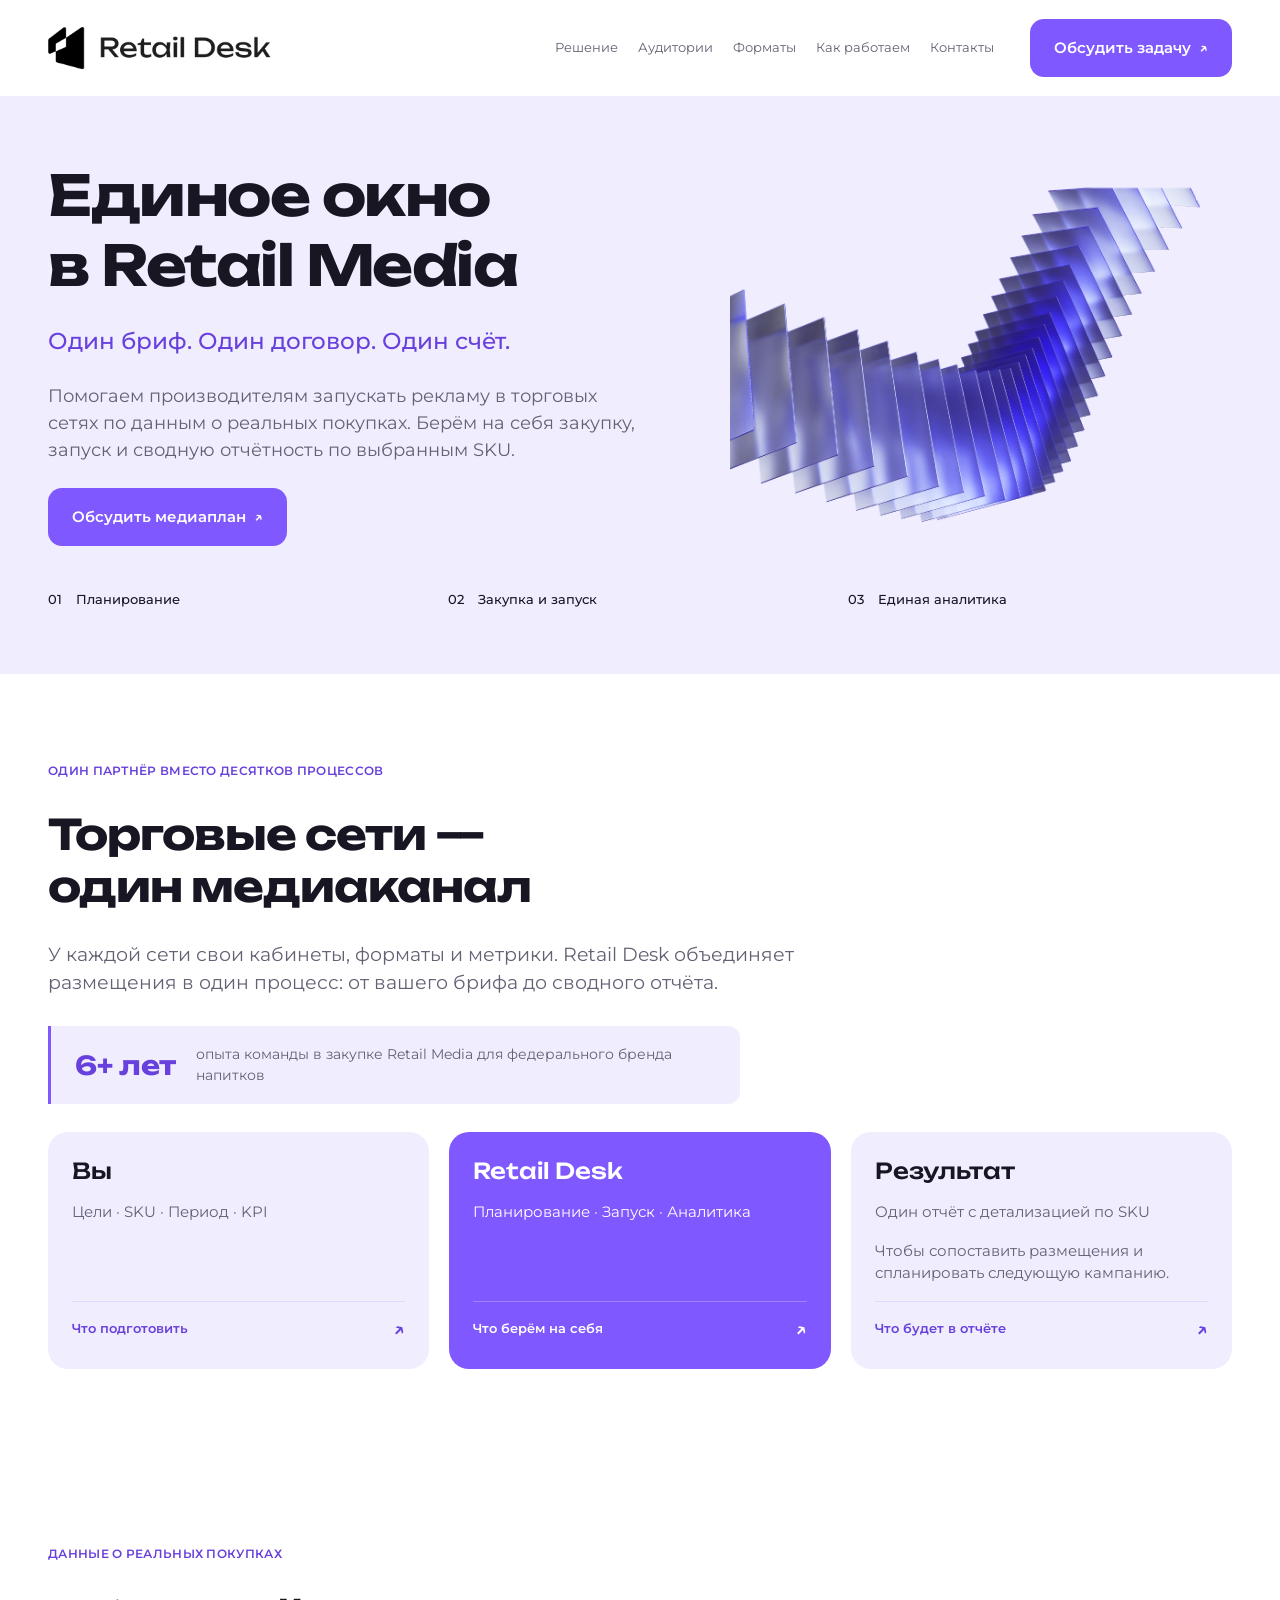
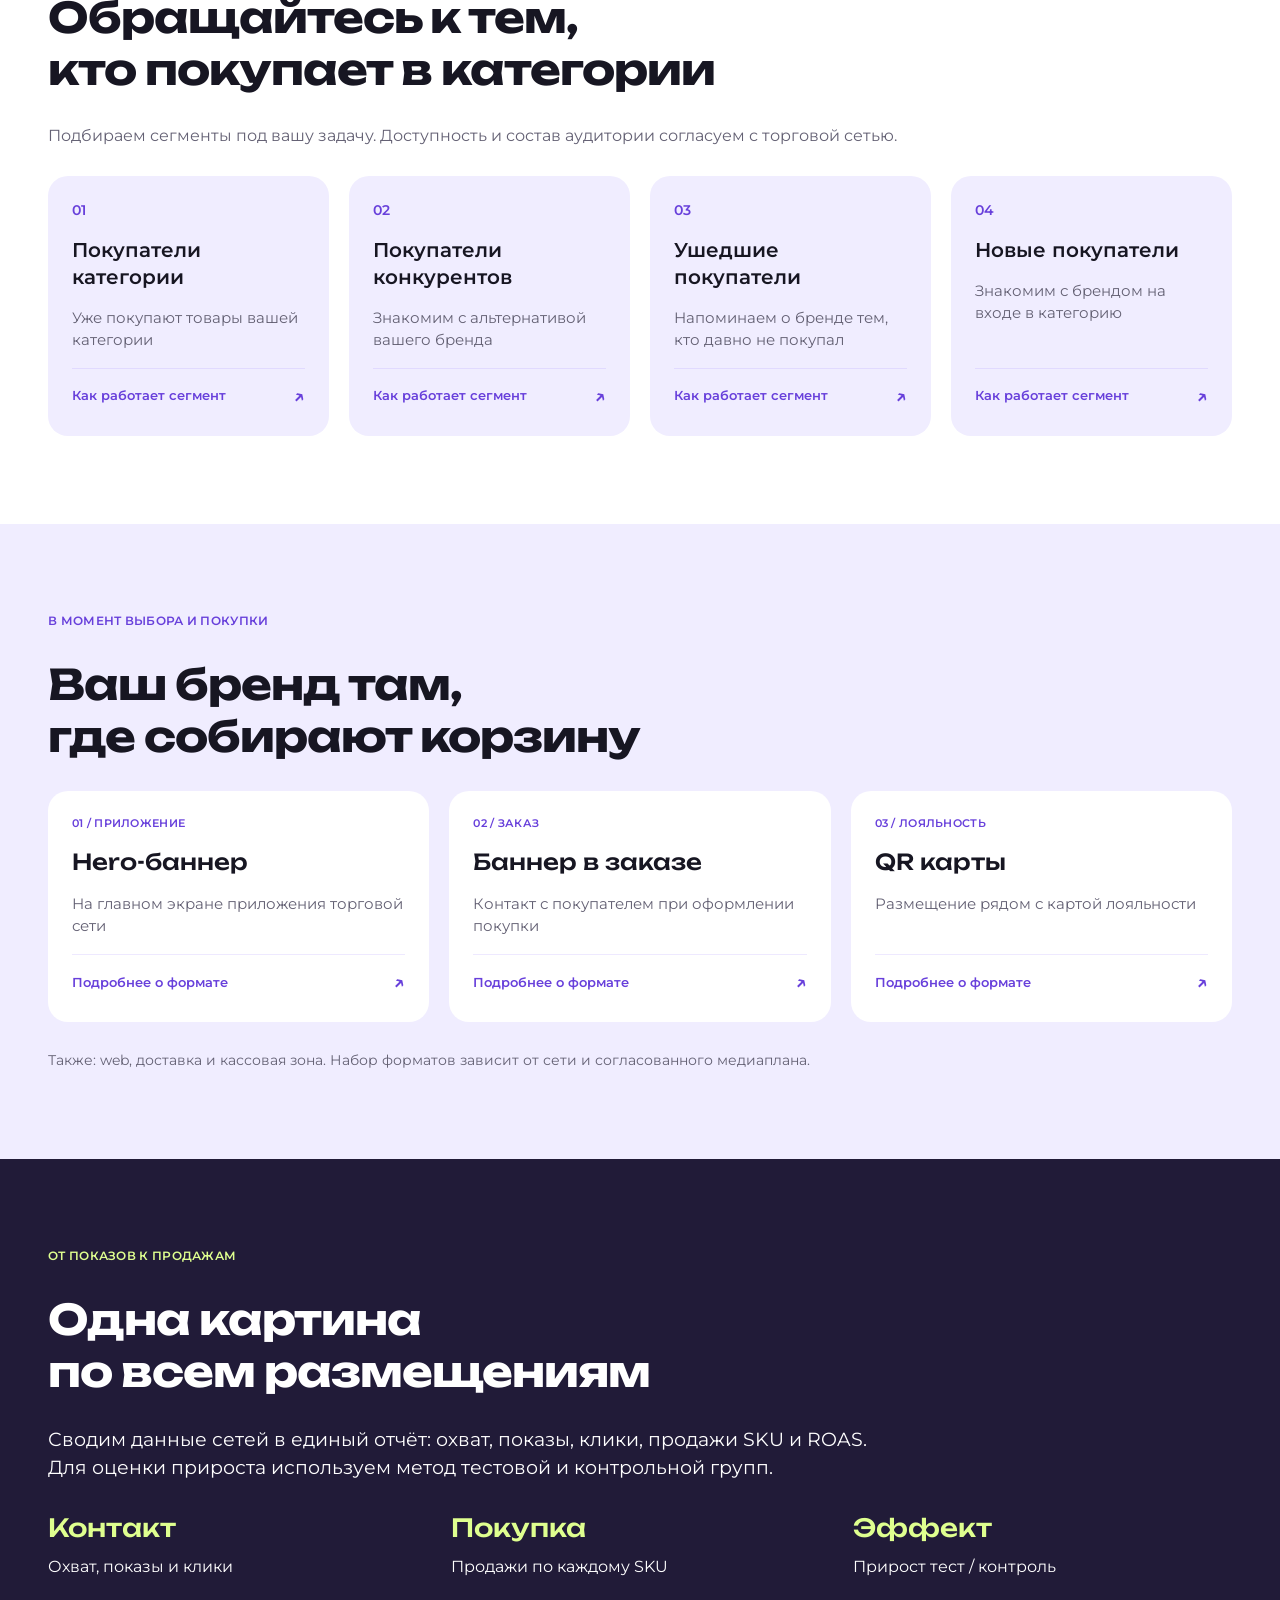
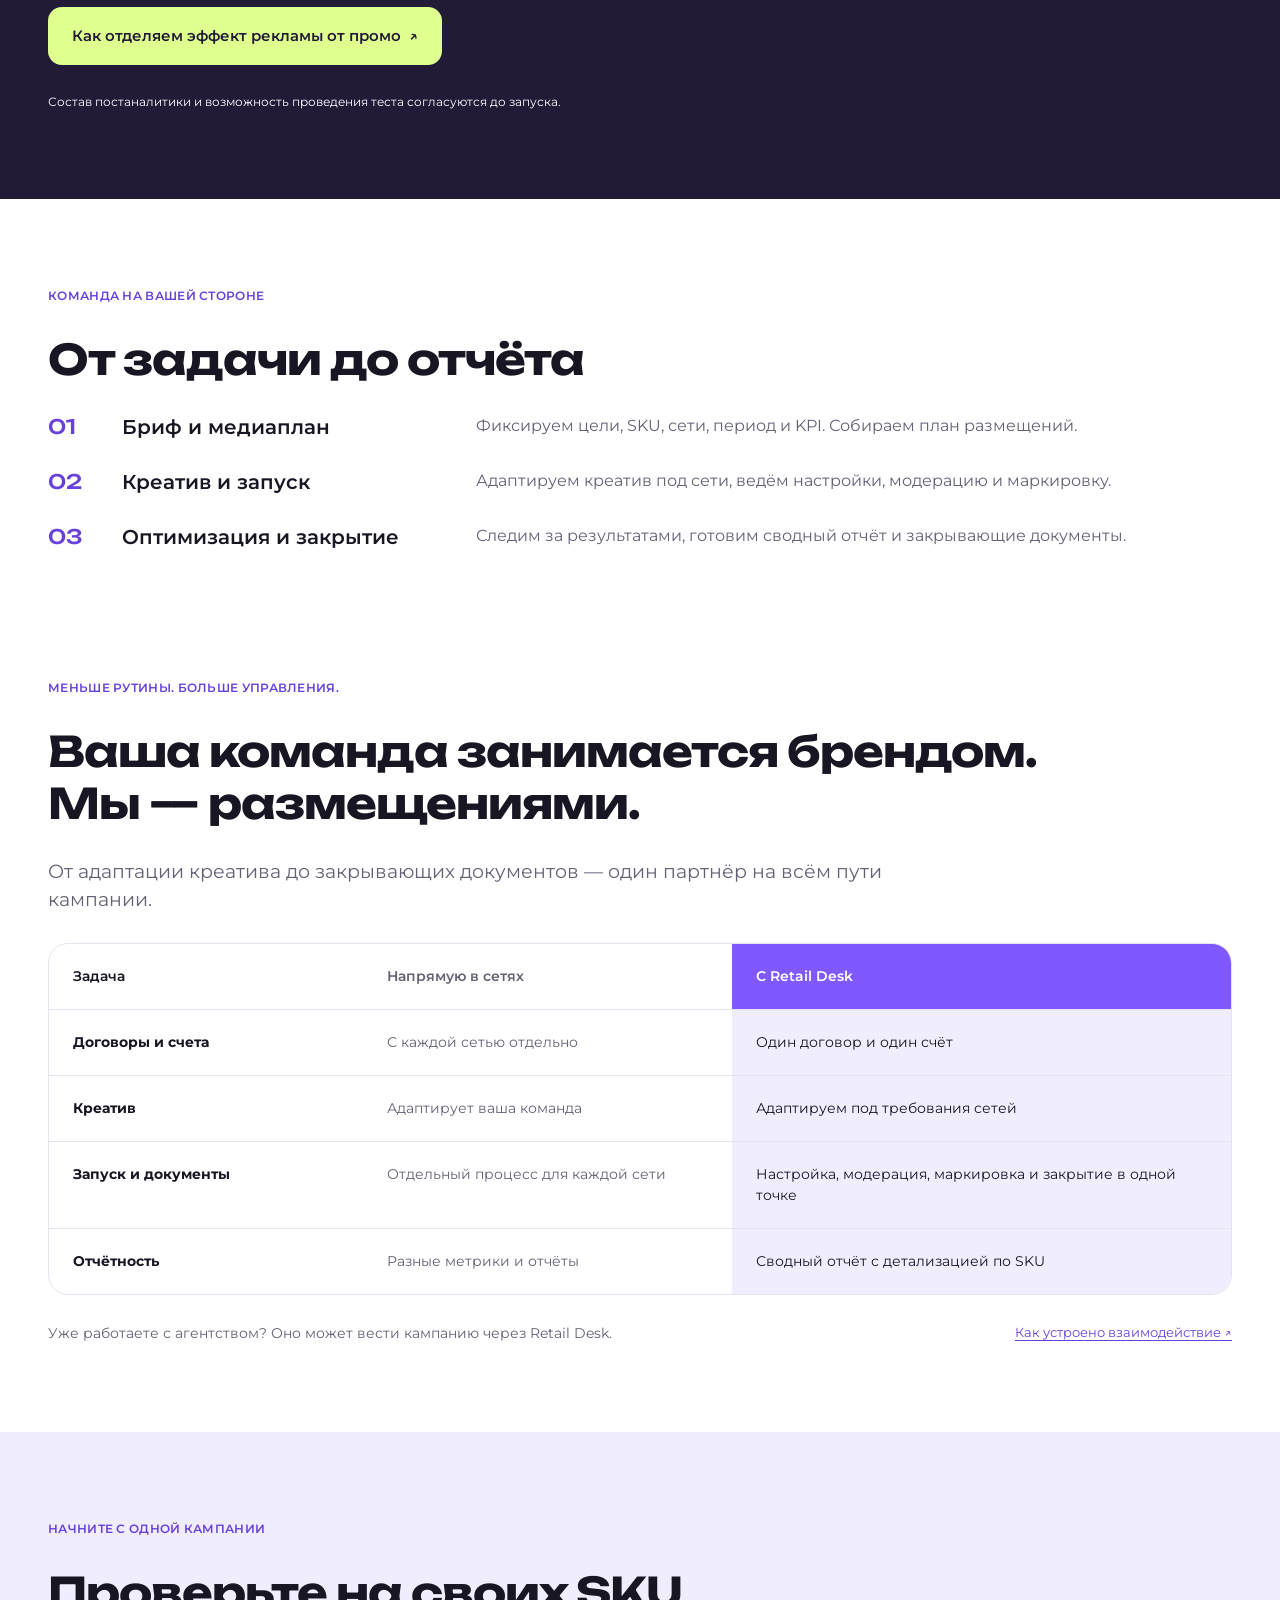
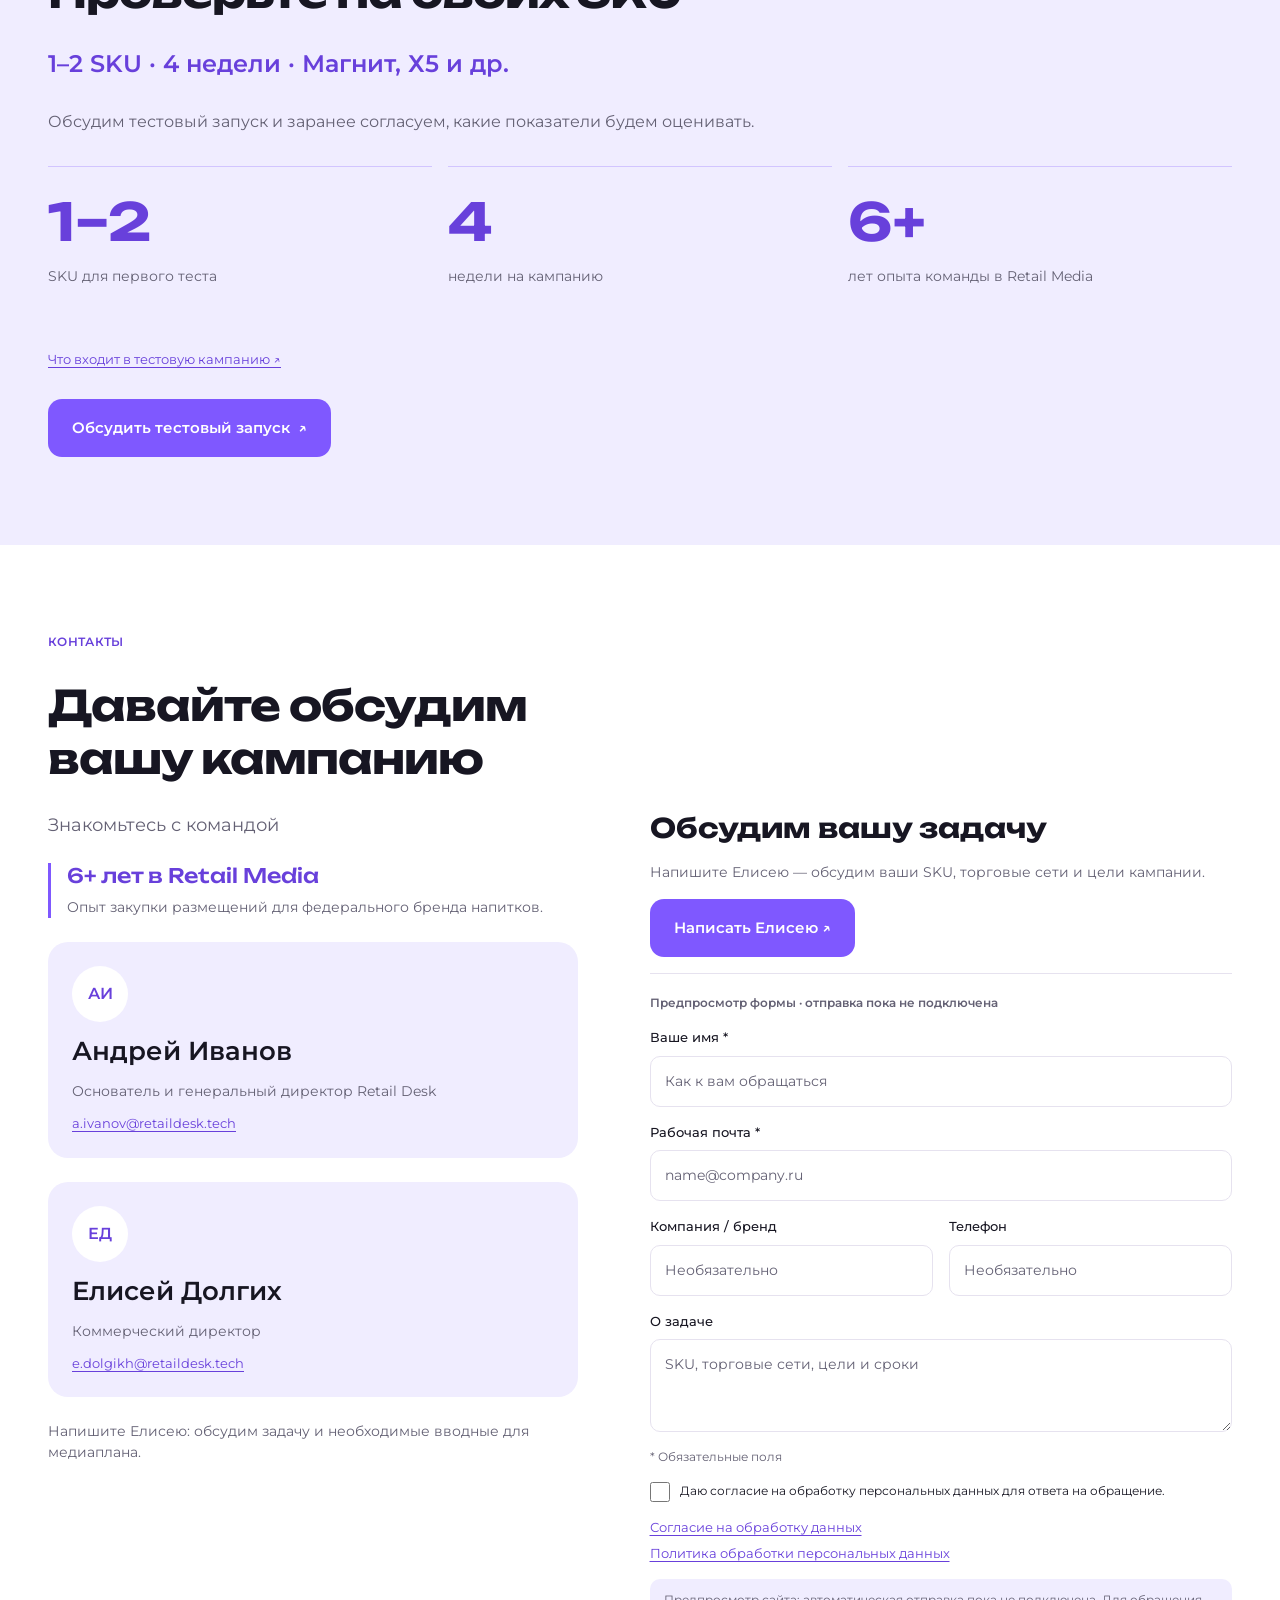
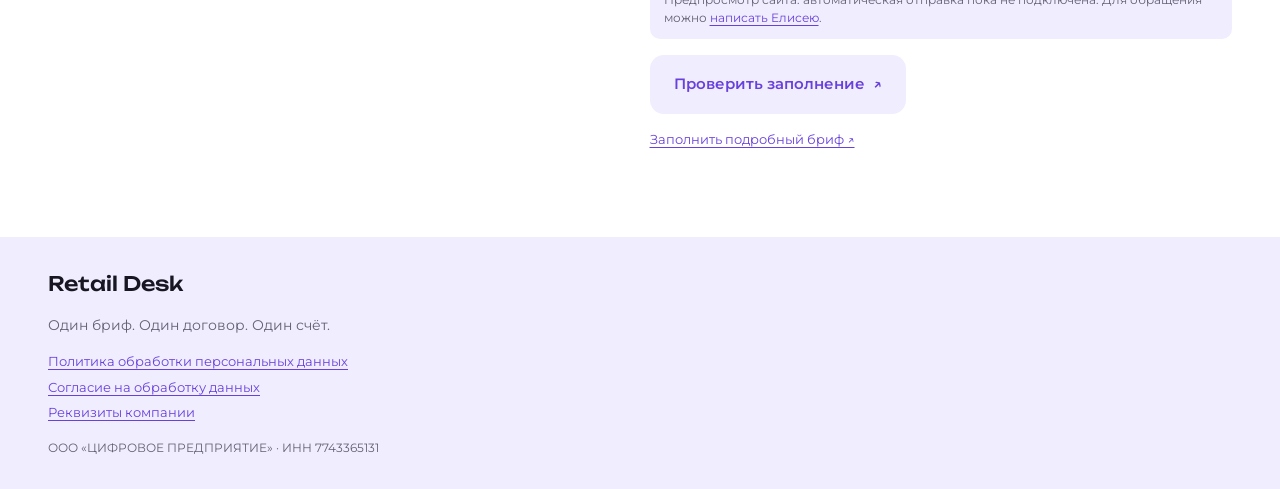
==== index.html @ 98cf6171 "Publish Retail Desk website preview" ====
<!doctype html>
<html lang="ru">
<head>
  <meta charset="UTF-8">
  <meta name="viewport" content="width=device-width,initial-scale=1">
  <meta name="description" content="Retail Desk — единое окно в Retail Media для производителей. Планирование, запуск и аналитика рекламы в торговых сетях.">
  <meta name="robots" content="noindex,nofollow">
  <meta name="theme-color" content="#7f58ff">
  <title>Retail Desk — единое окно в Retail Media</title>
  <style>@font-face {
  font-family: 'Montserrat';
  font-style: normal;
  font-weight: 400;
  font-display: swap;
  src: url([data-uri]) format('truetype');
}
@font-face {
  font-family: 'Montserrat';
  font-style: normal;
  font-weight: 500;
  font-display: swap;
  src: url([data-uri]) format('truetype');
}
@font-face {
  font-family: 'Montserrat';
  font-style: normal;
  font-weight: 600;
  font-display: swap;
  src: url([data-uri]) format('truetype');
}
@font-face {
  font-family: 'Montserrat';
  font-style: normal;
  font-weight: 700;
  font-display: swap;
  src: url([data-uri]) format('truetype');
}
@font-face {
  font-family: 'Unbounded';
  font-style: normal;
  font-weight: 500;
  font-display: swap;
  src: url([data-uri]) format('truetype');
}
@font-face {
  font-family: 'Unbounded';
  font-style: normal;
  font-weight: 700;
  font-display: swap;
  src: url([data-uri]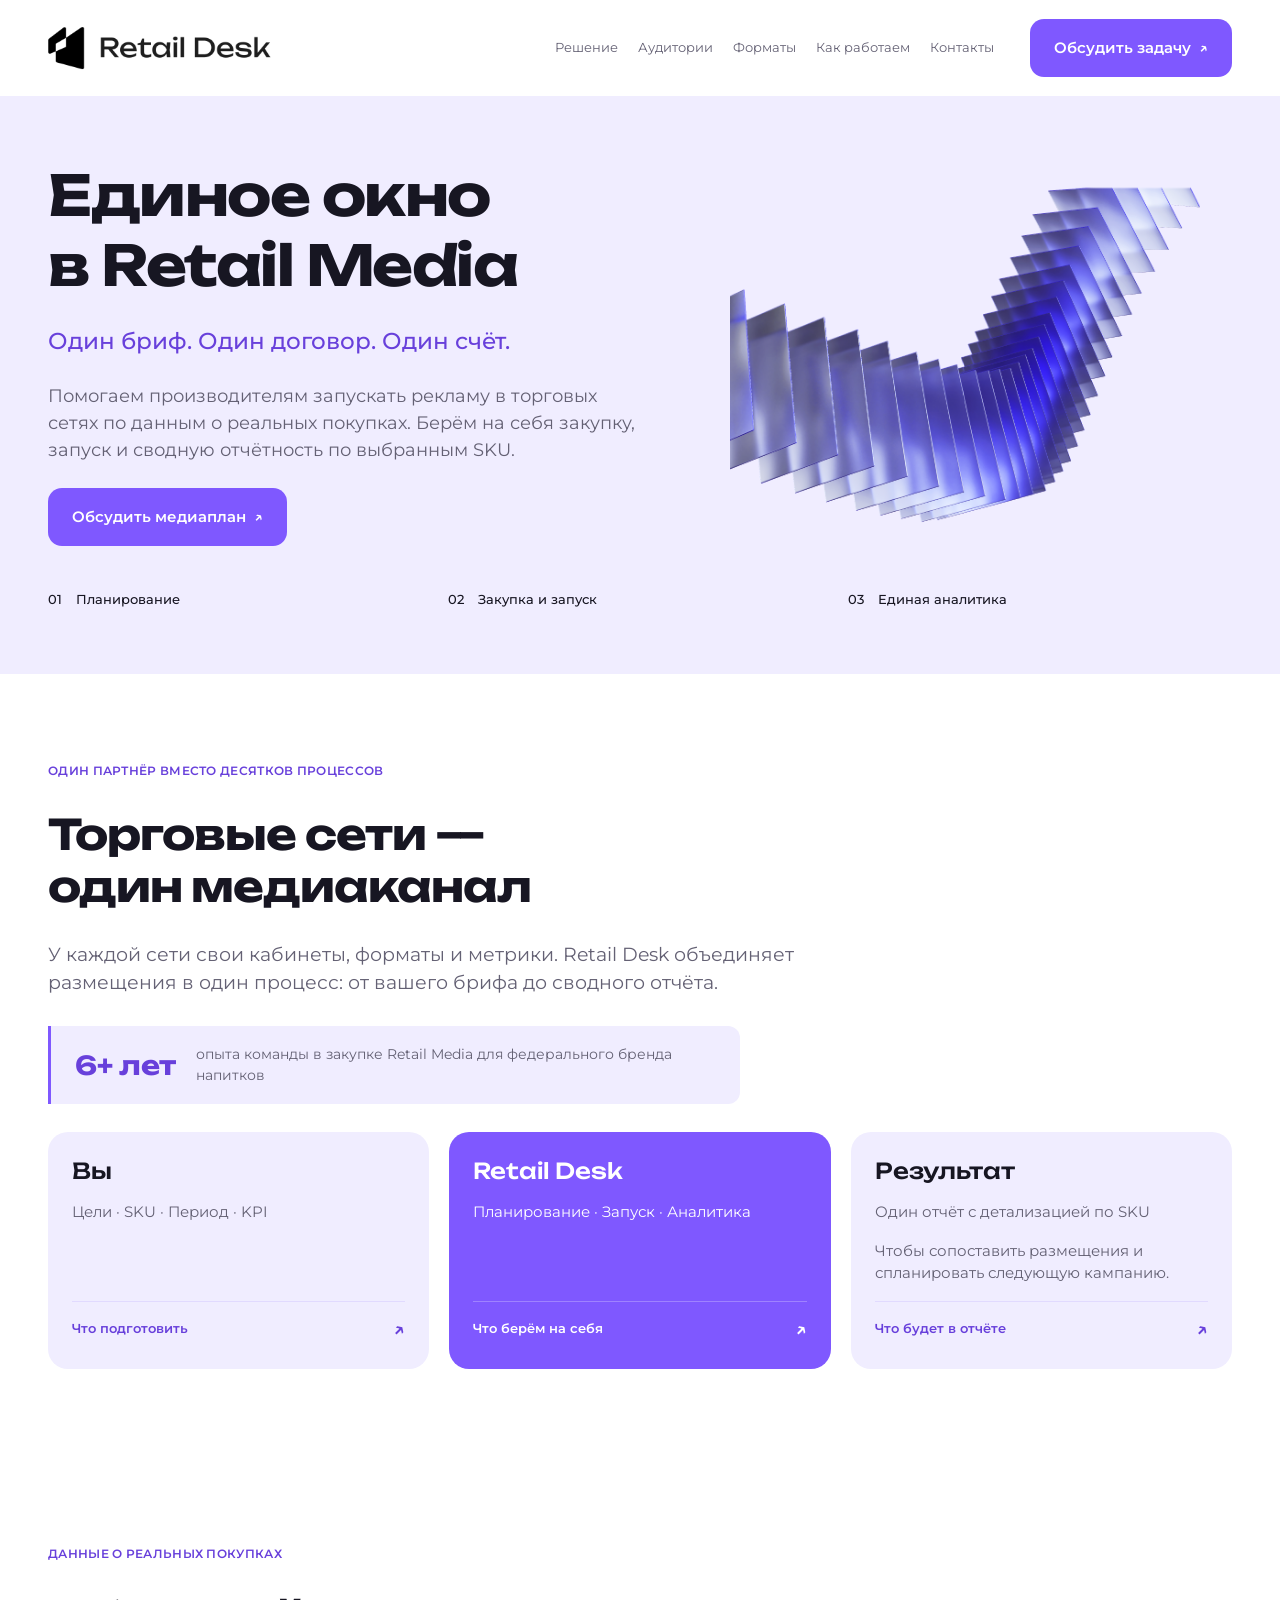
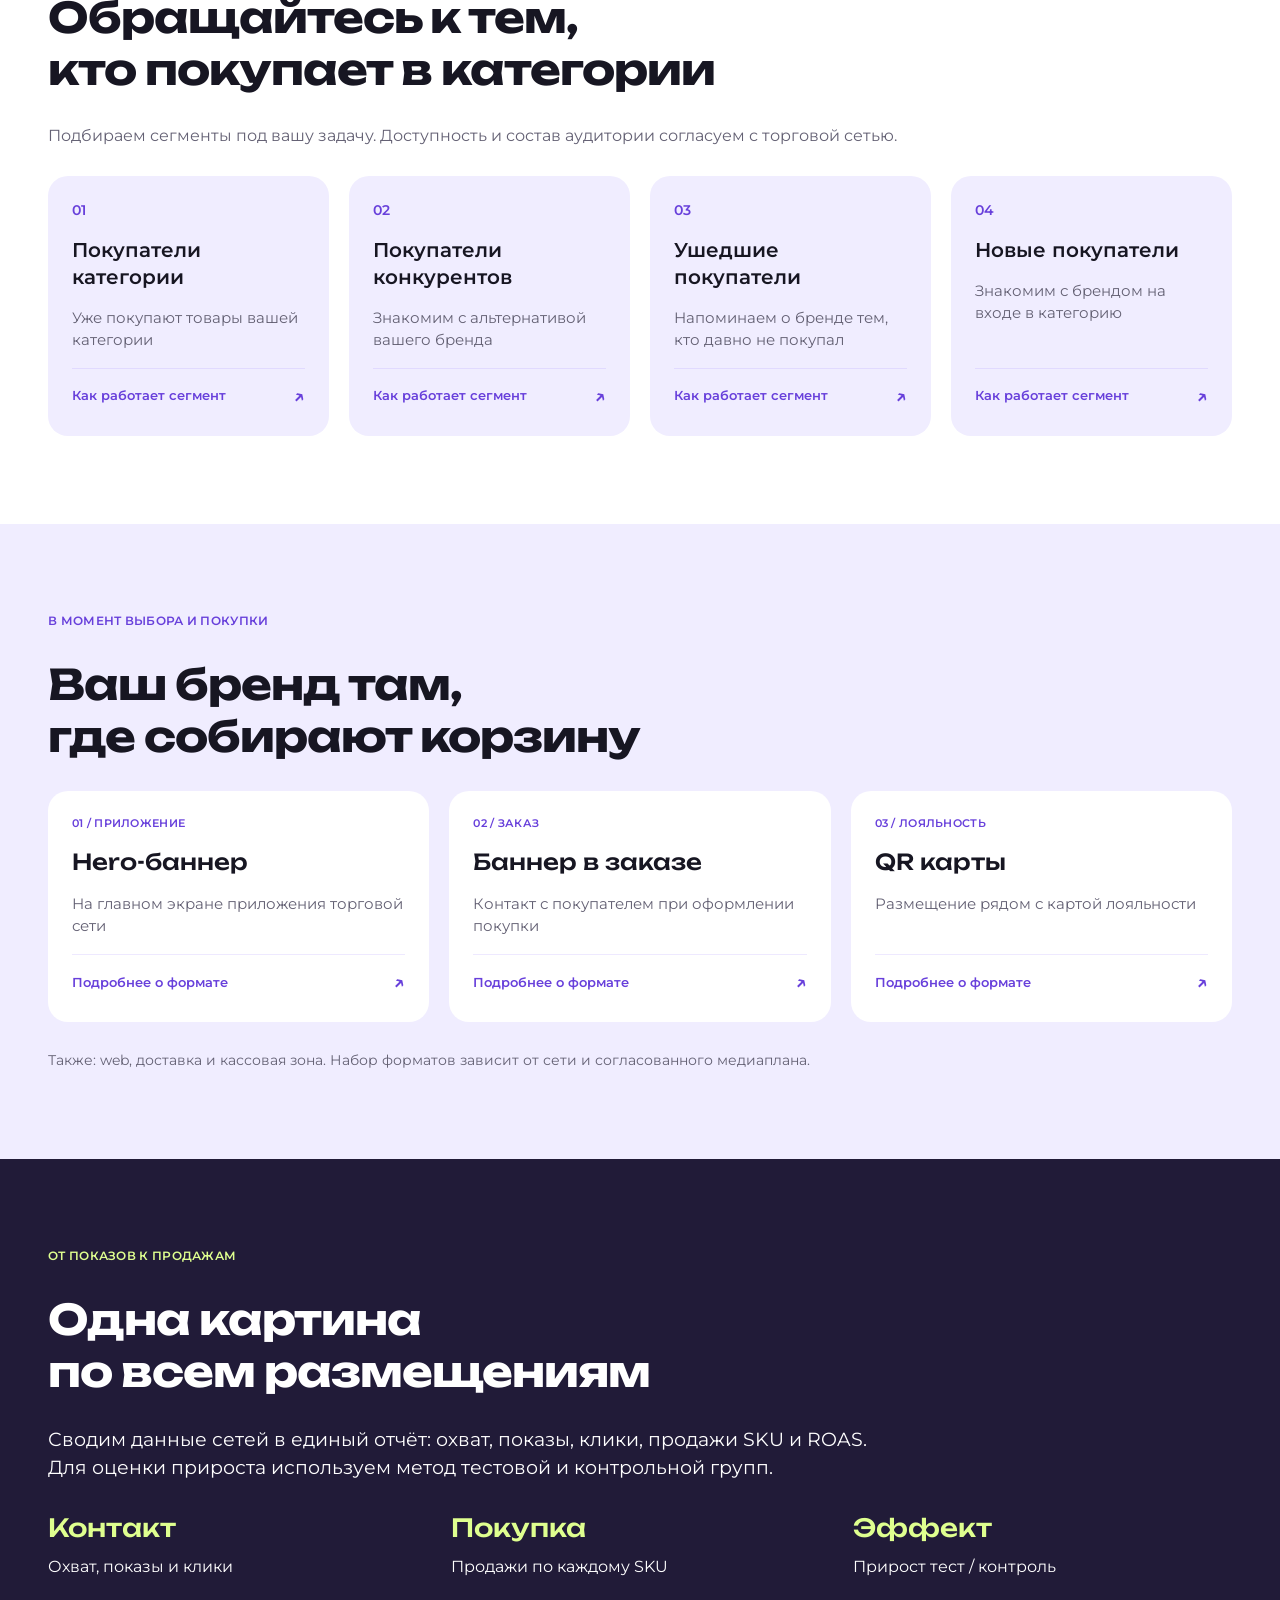
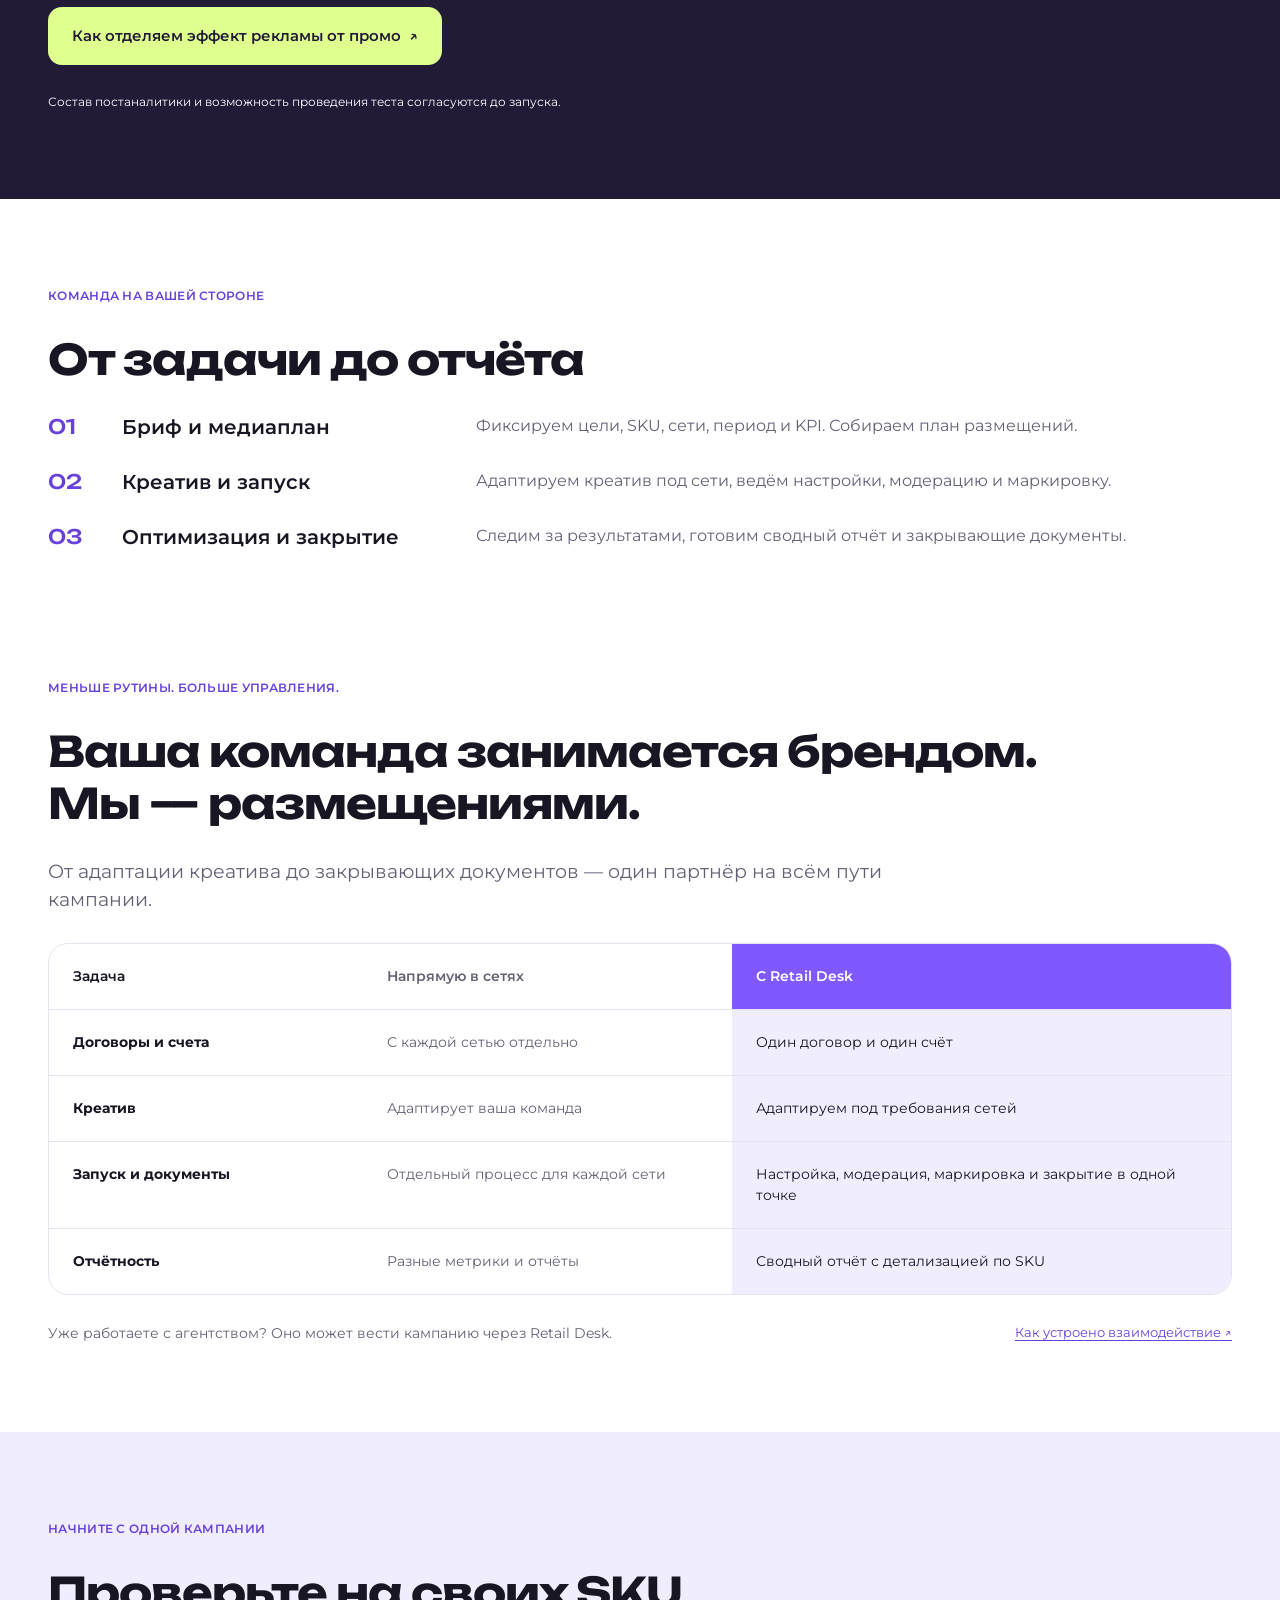
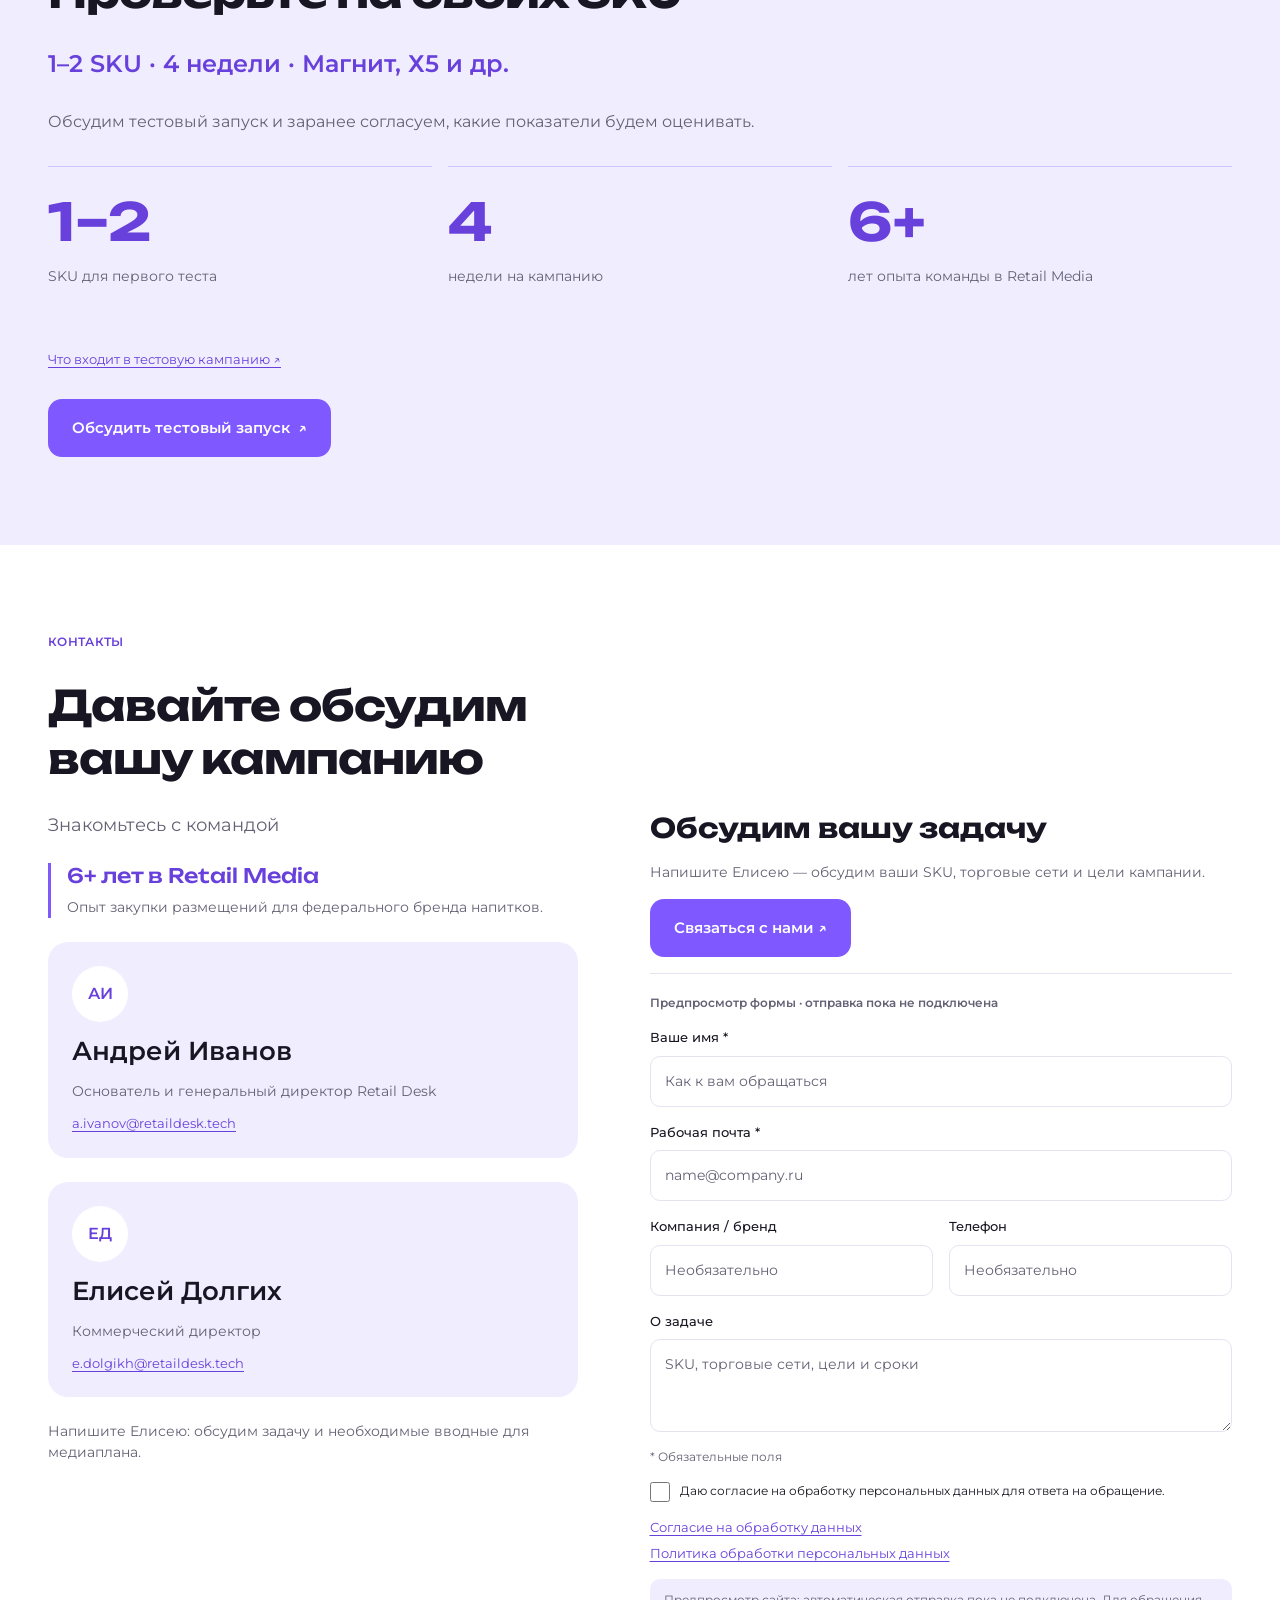
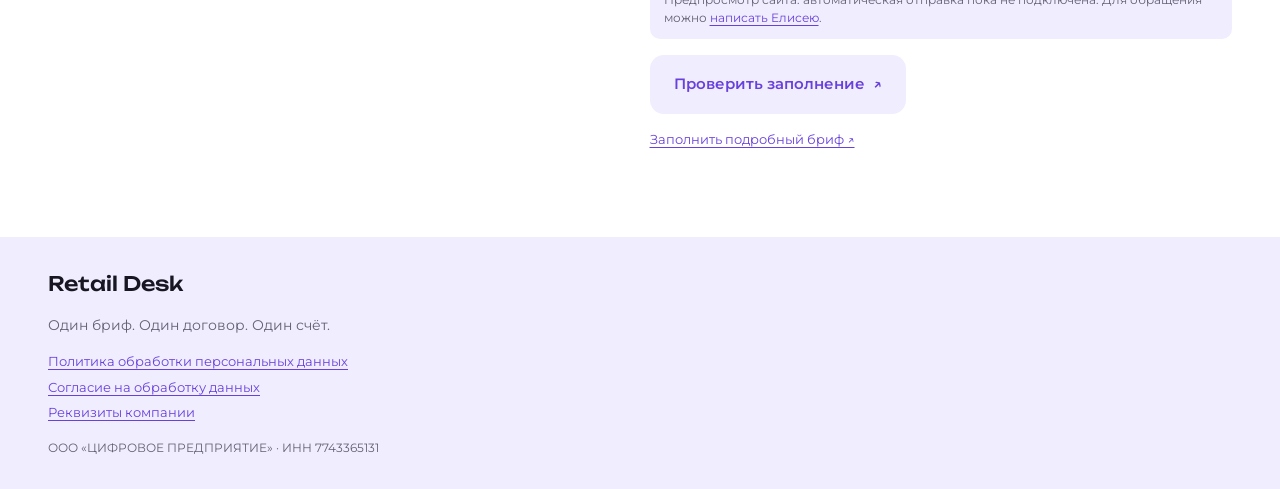
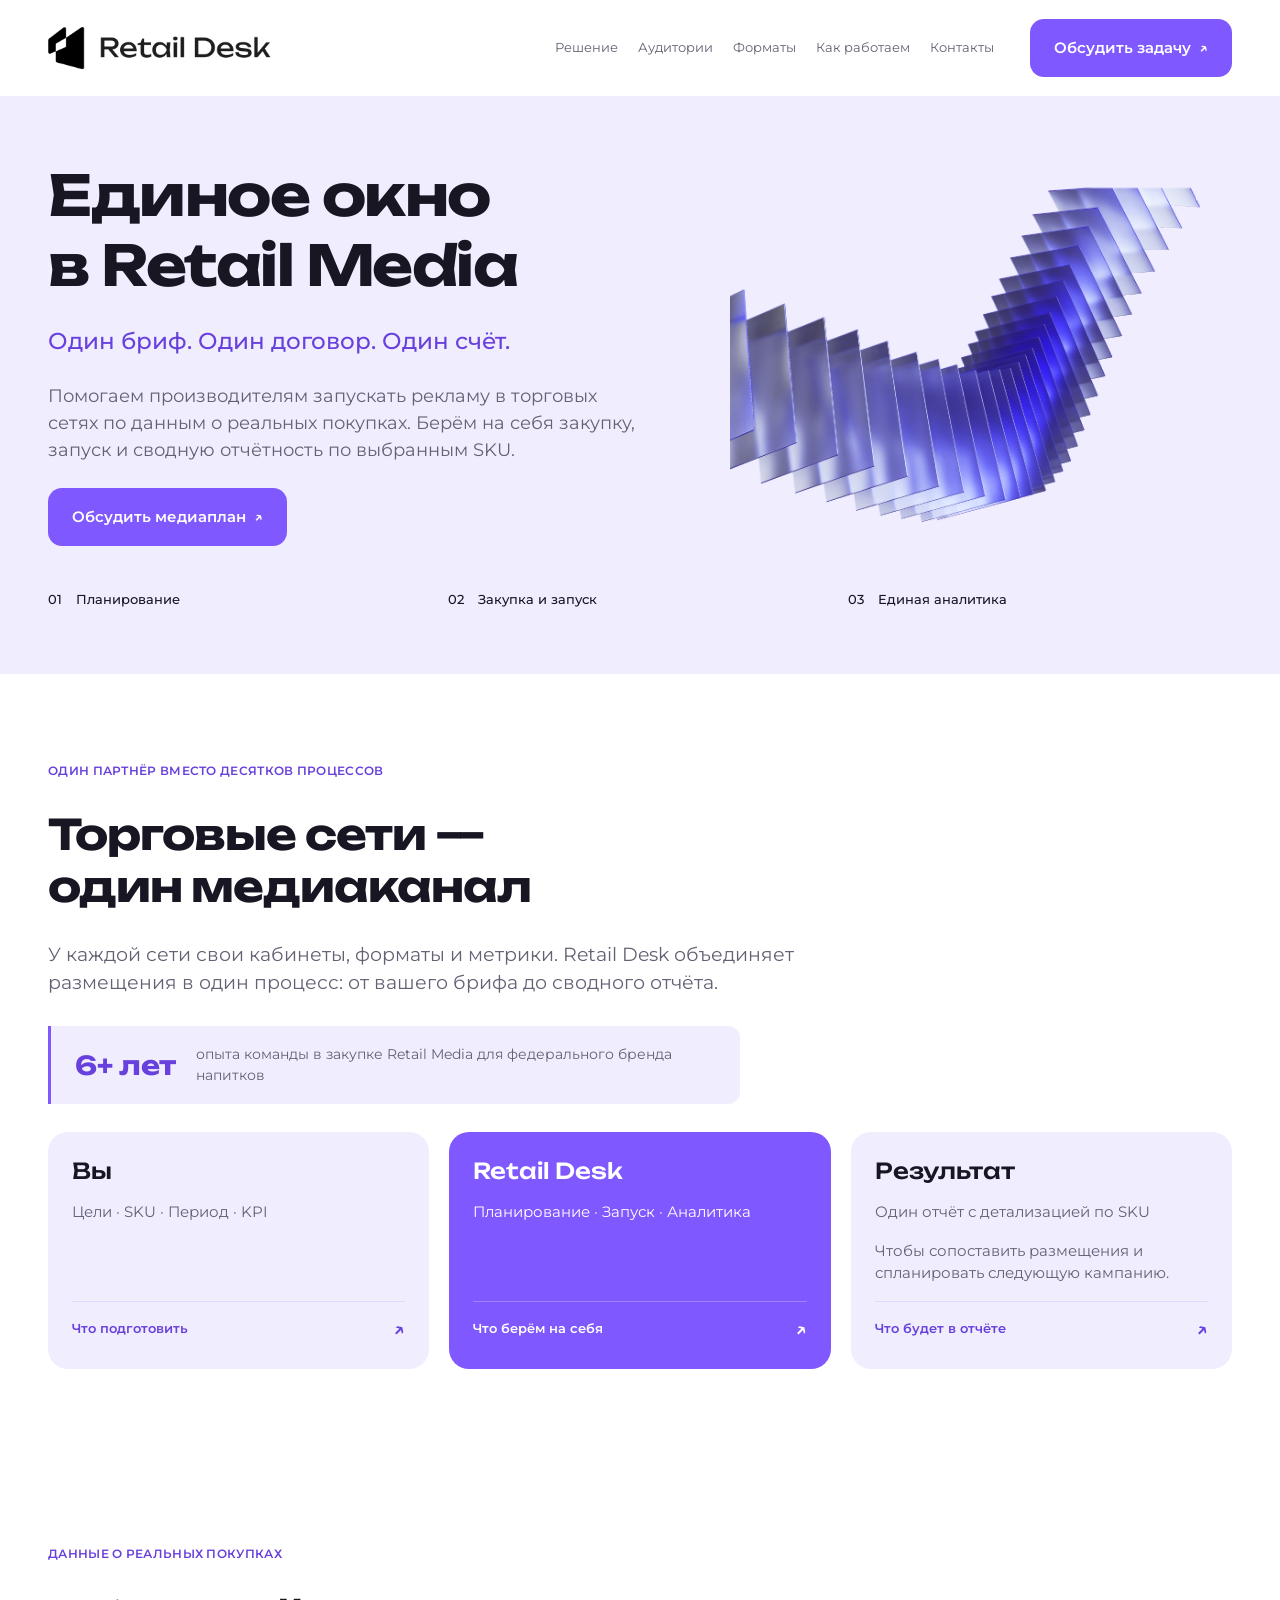
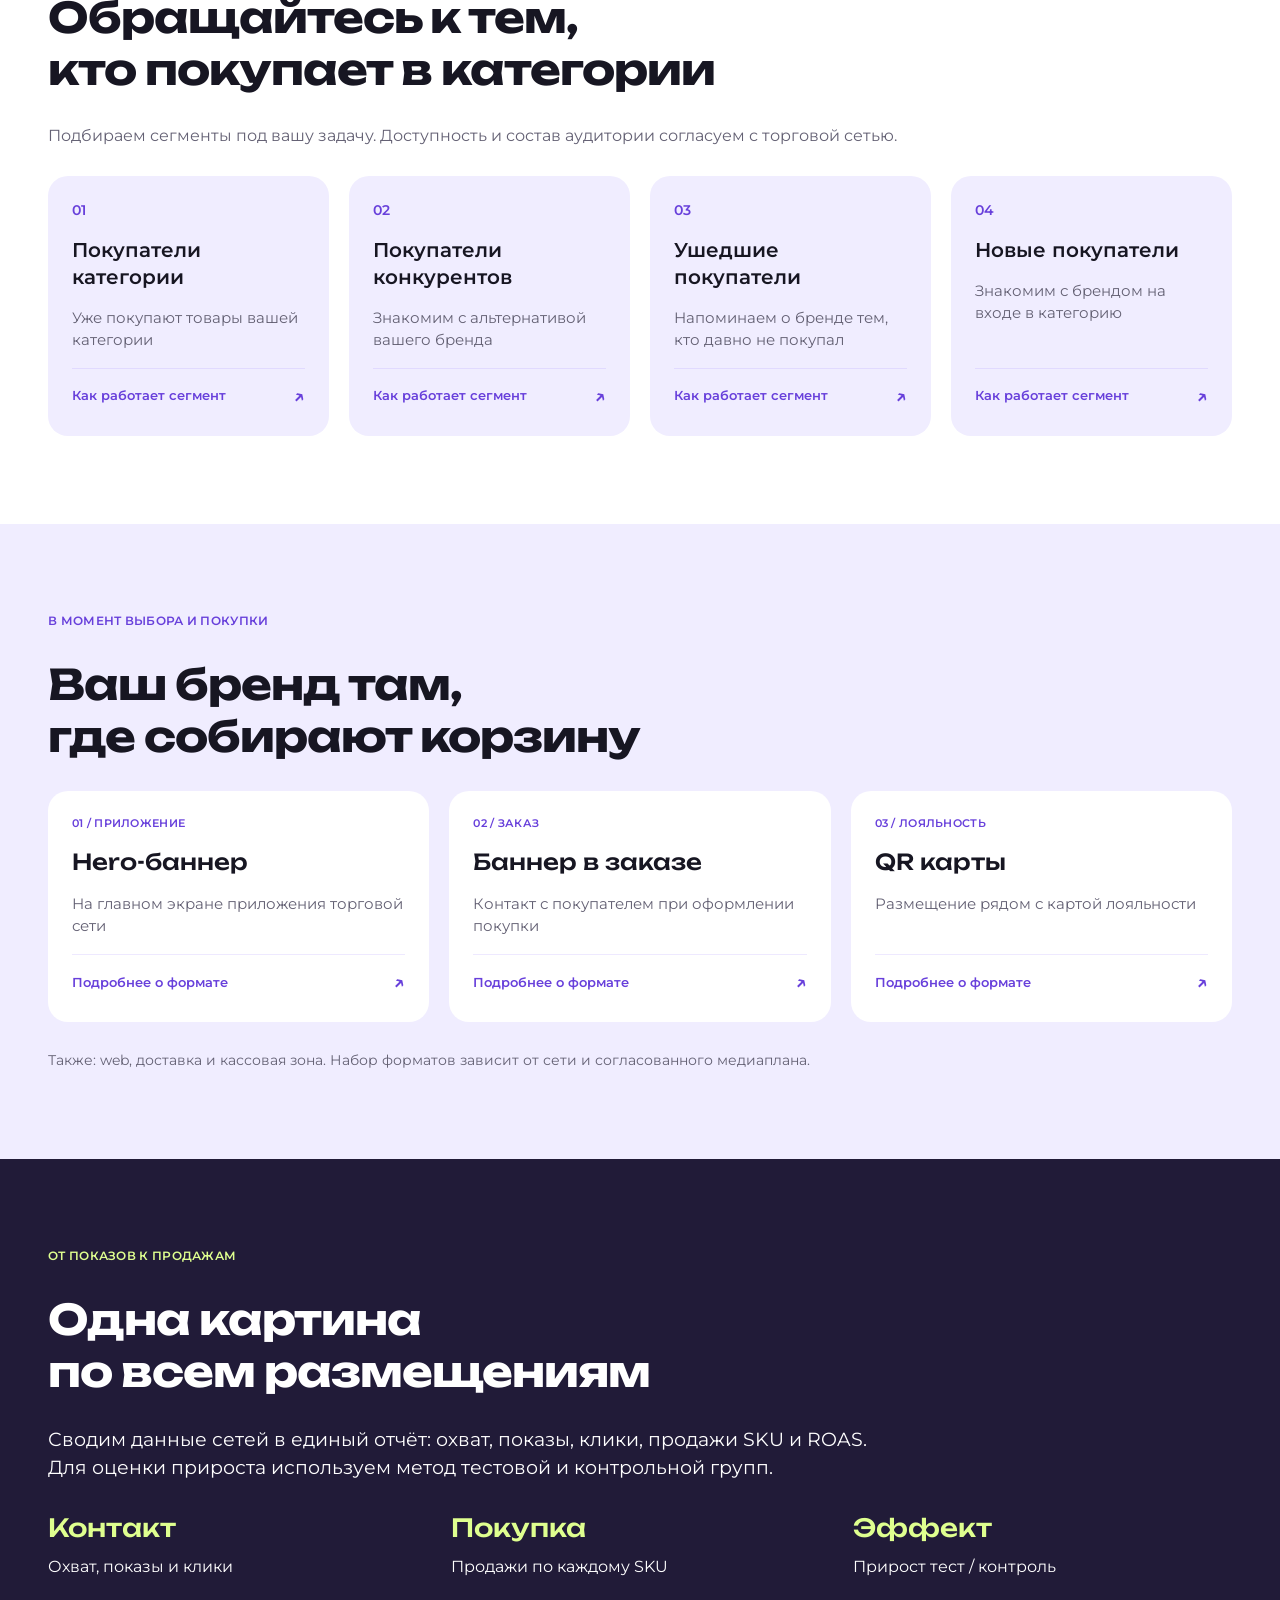
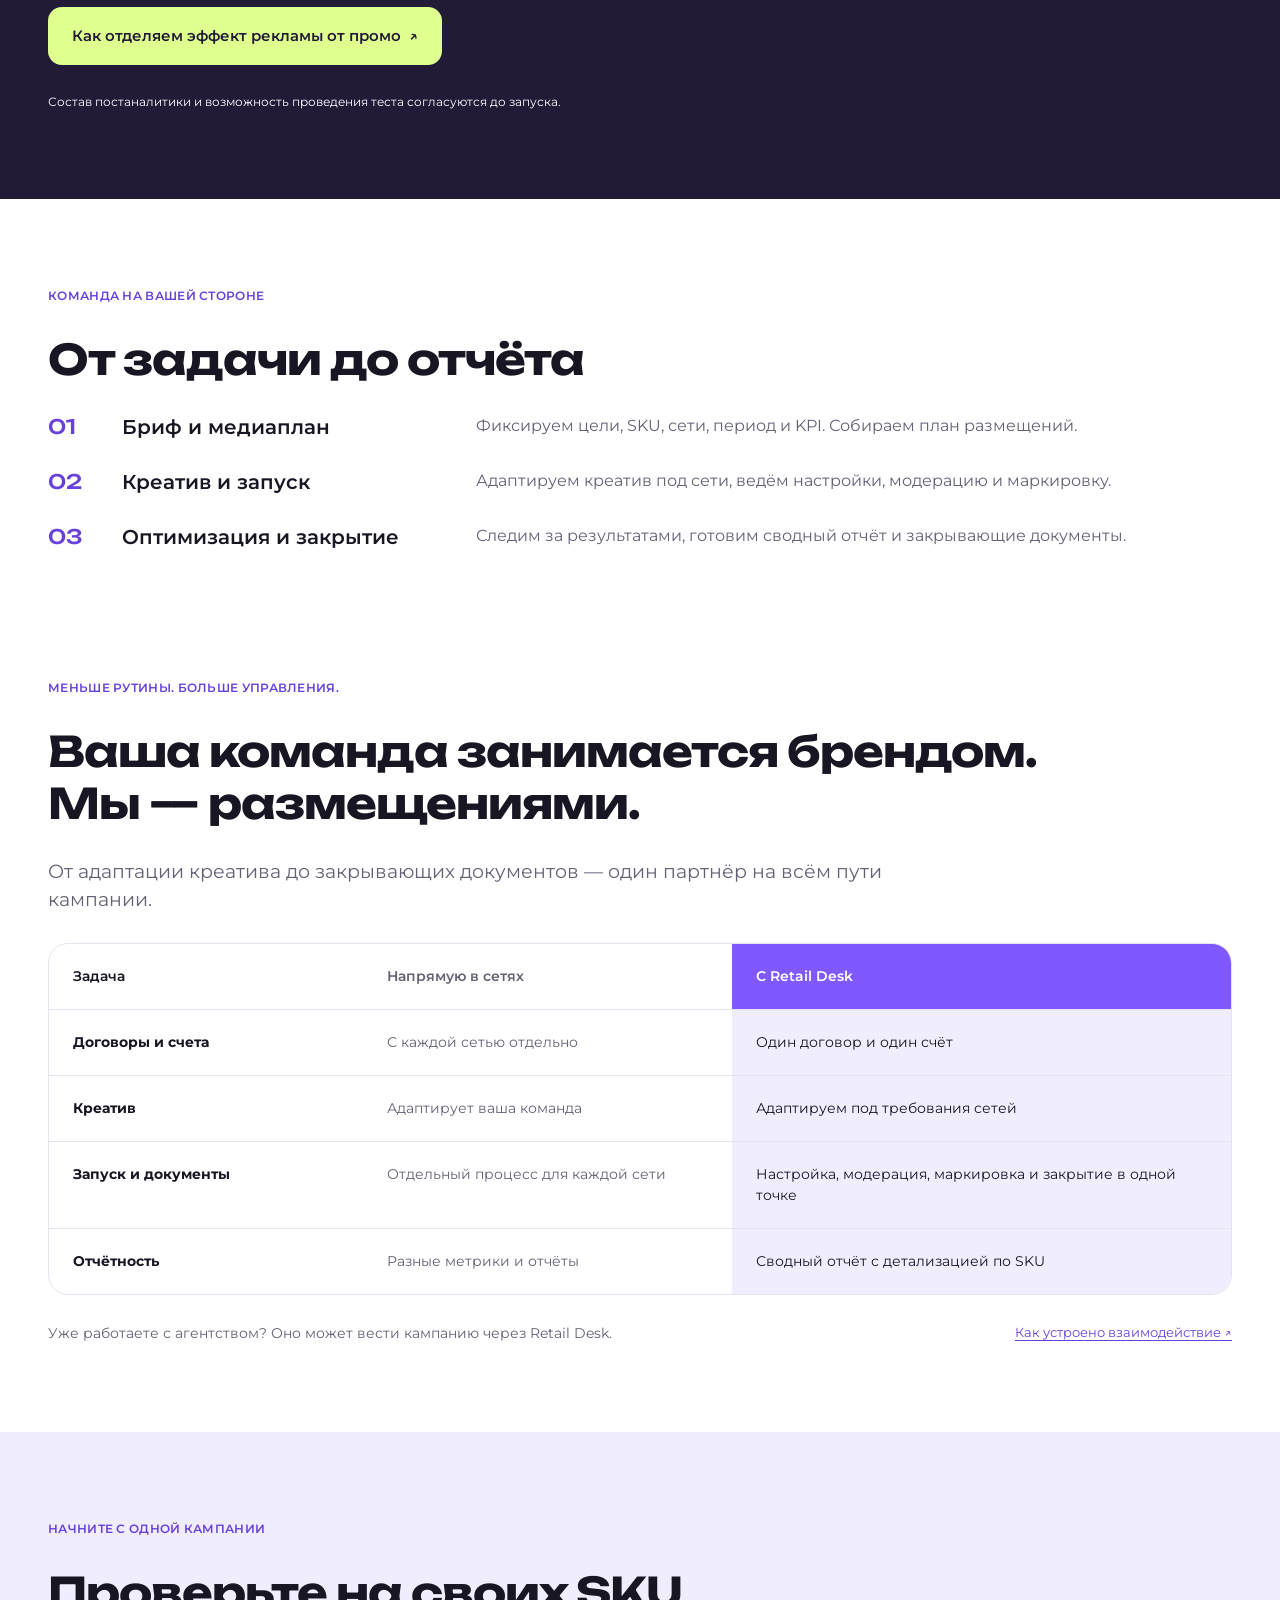
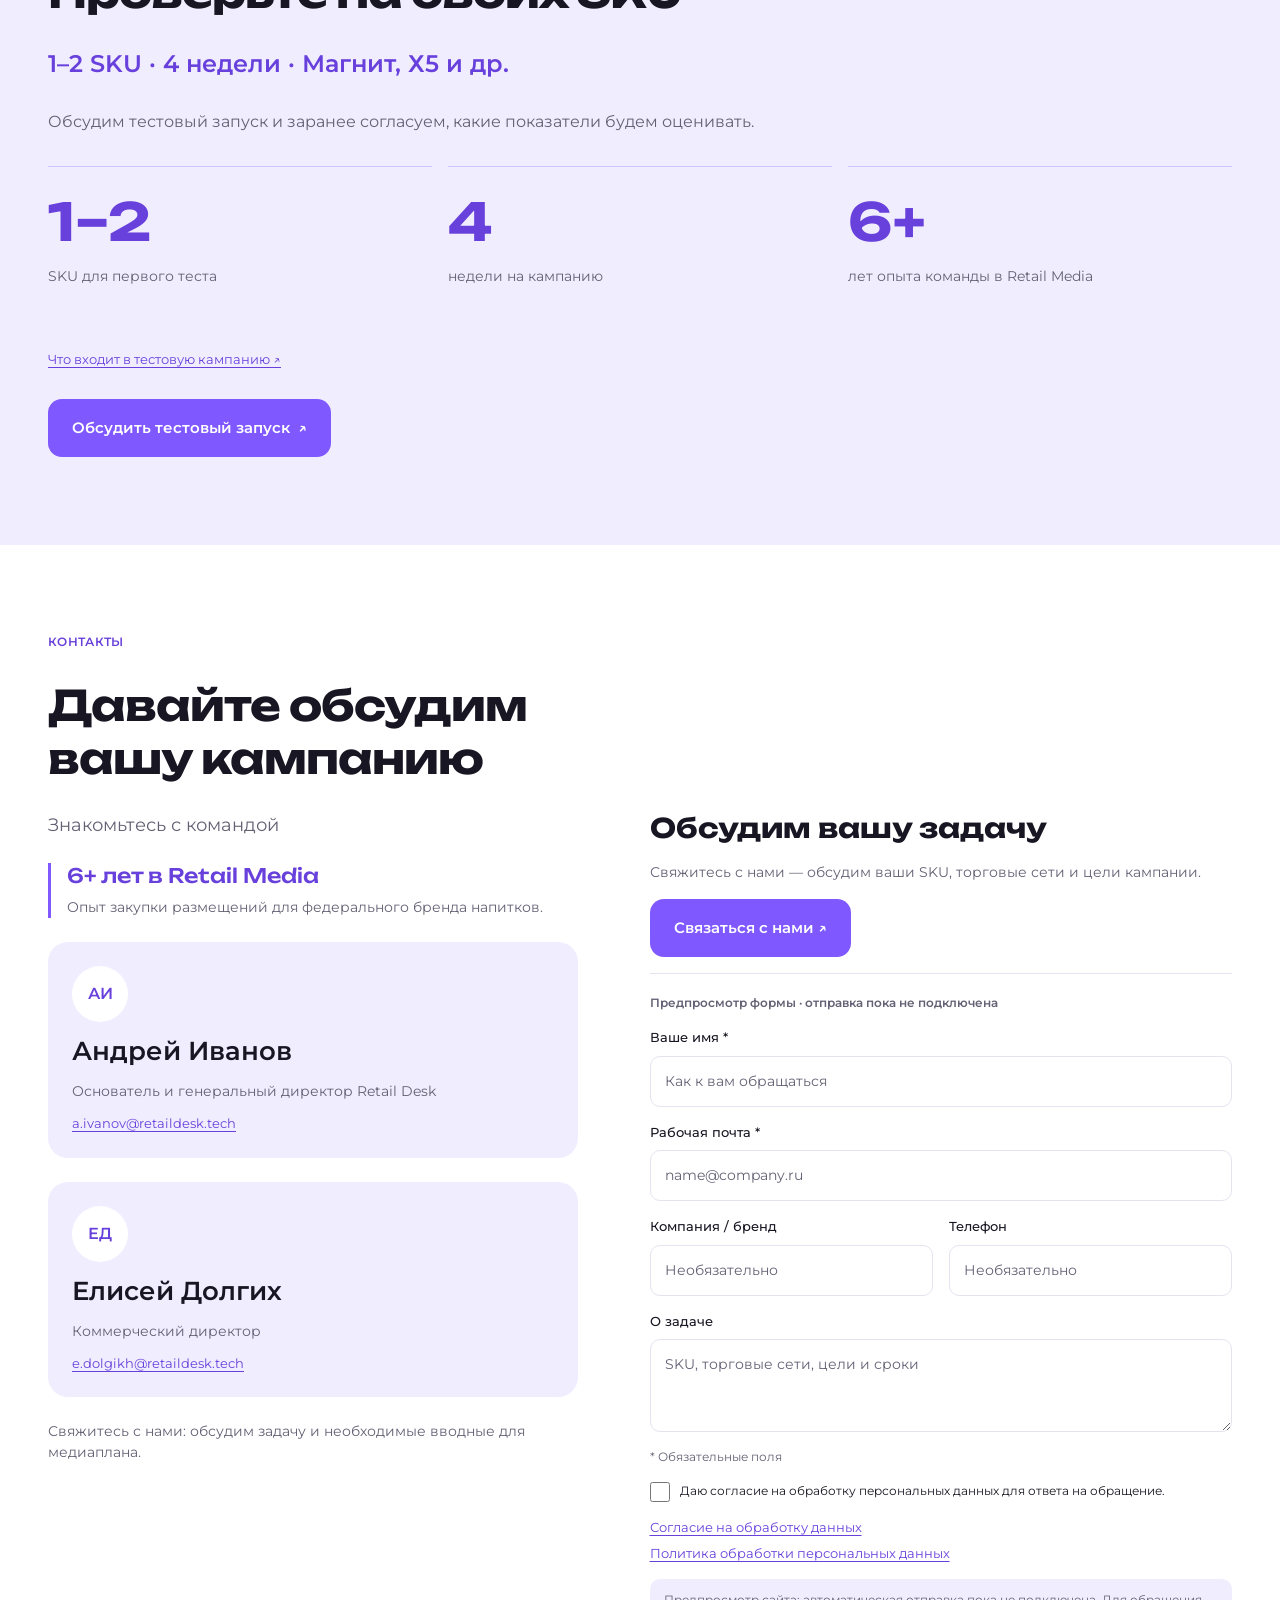
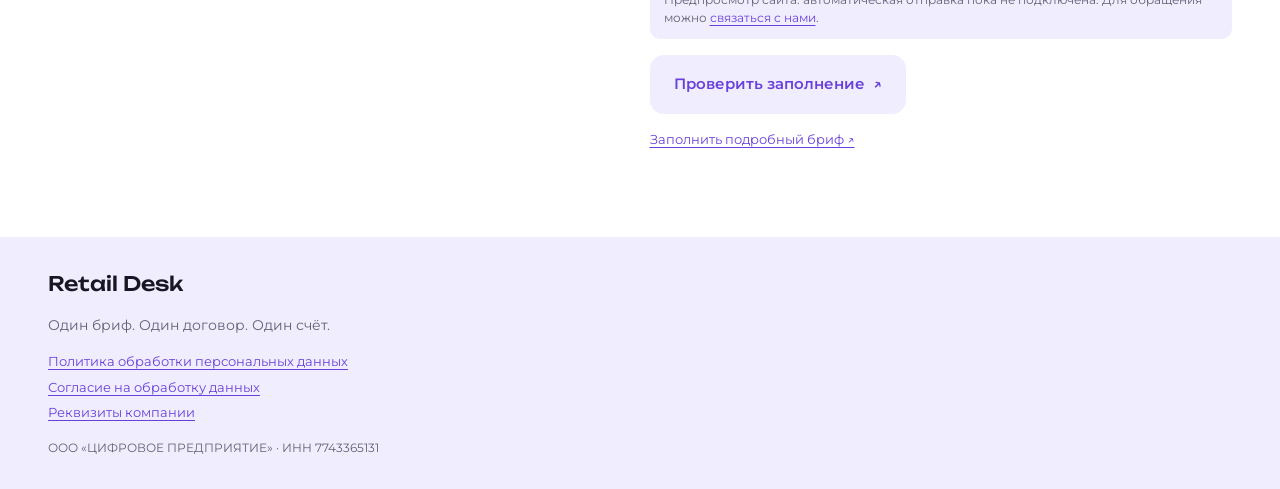
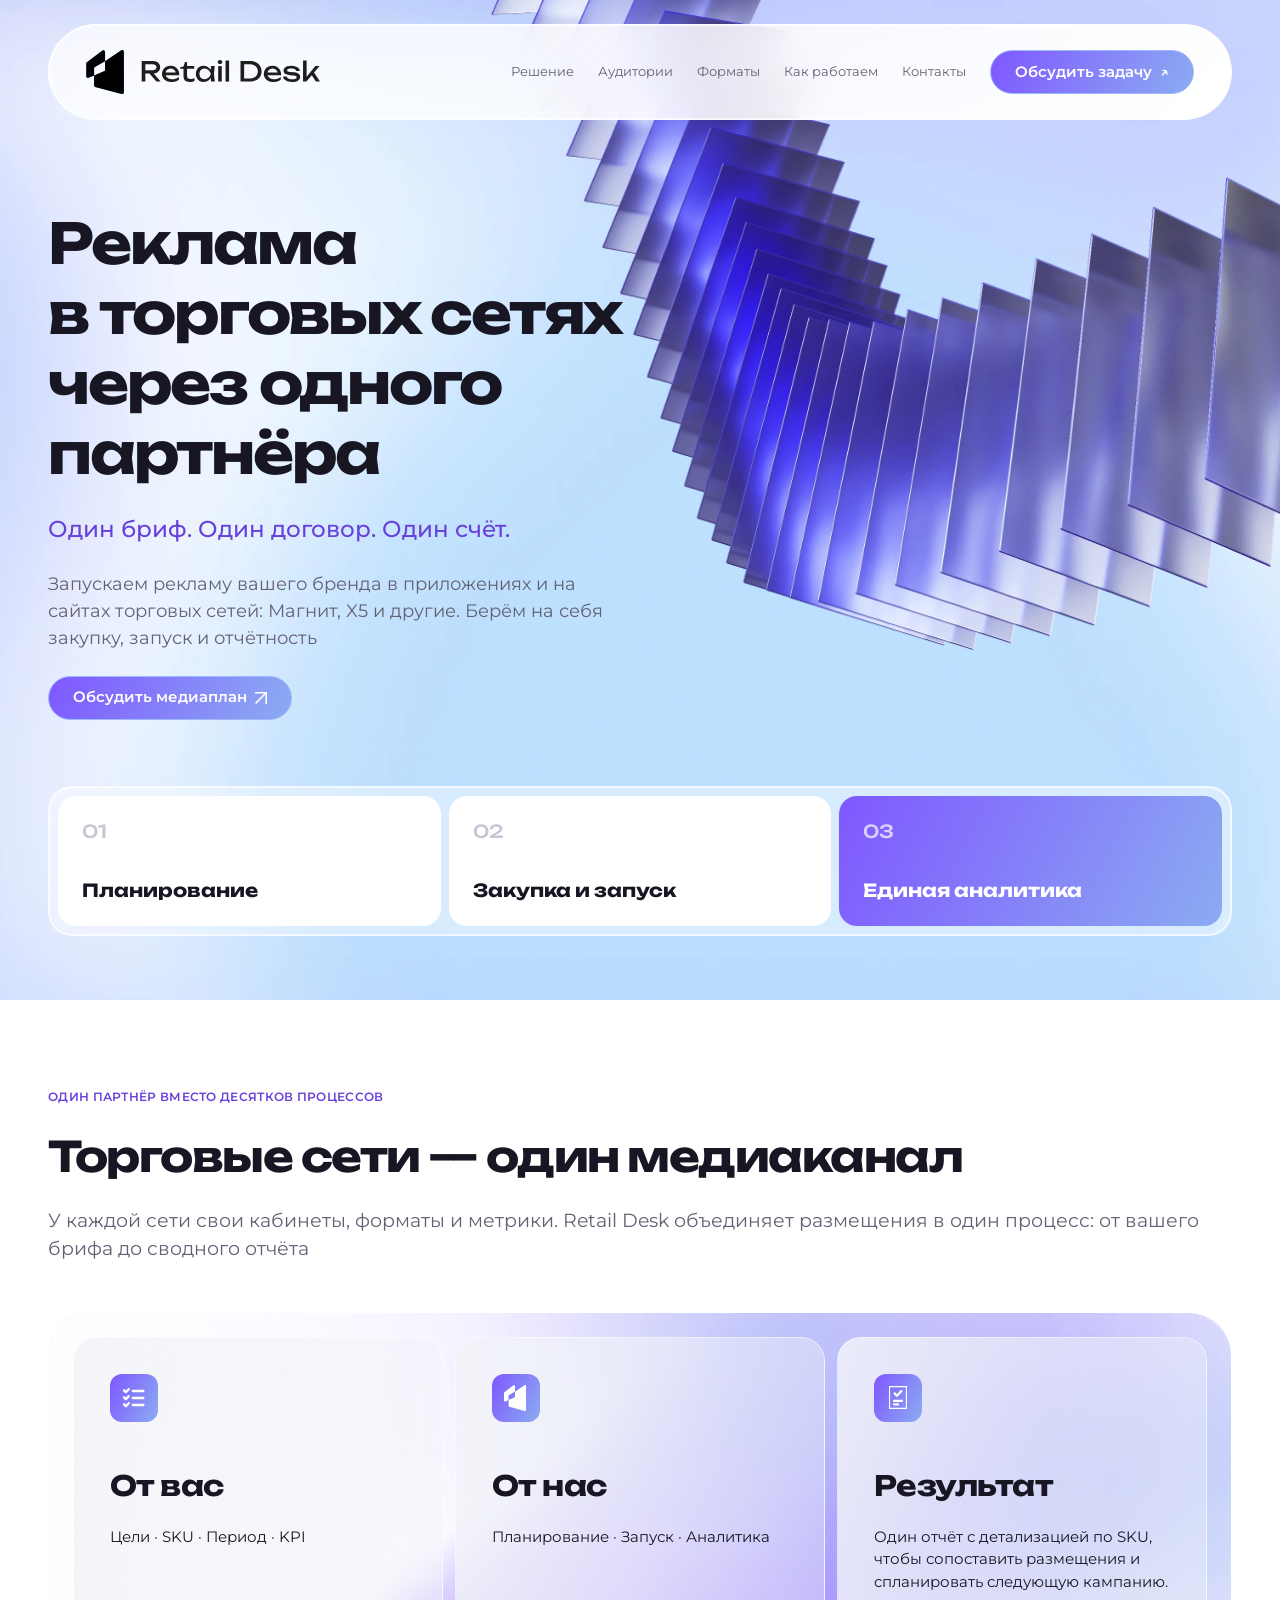
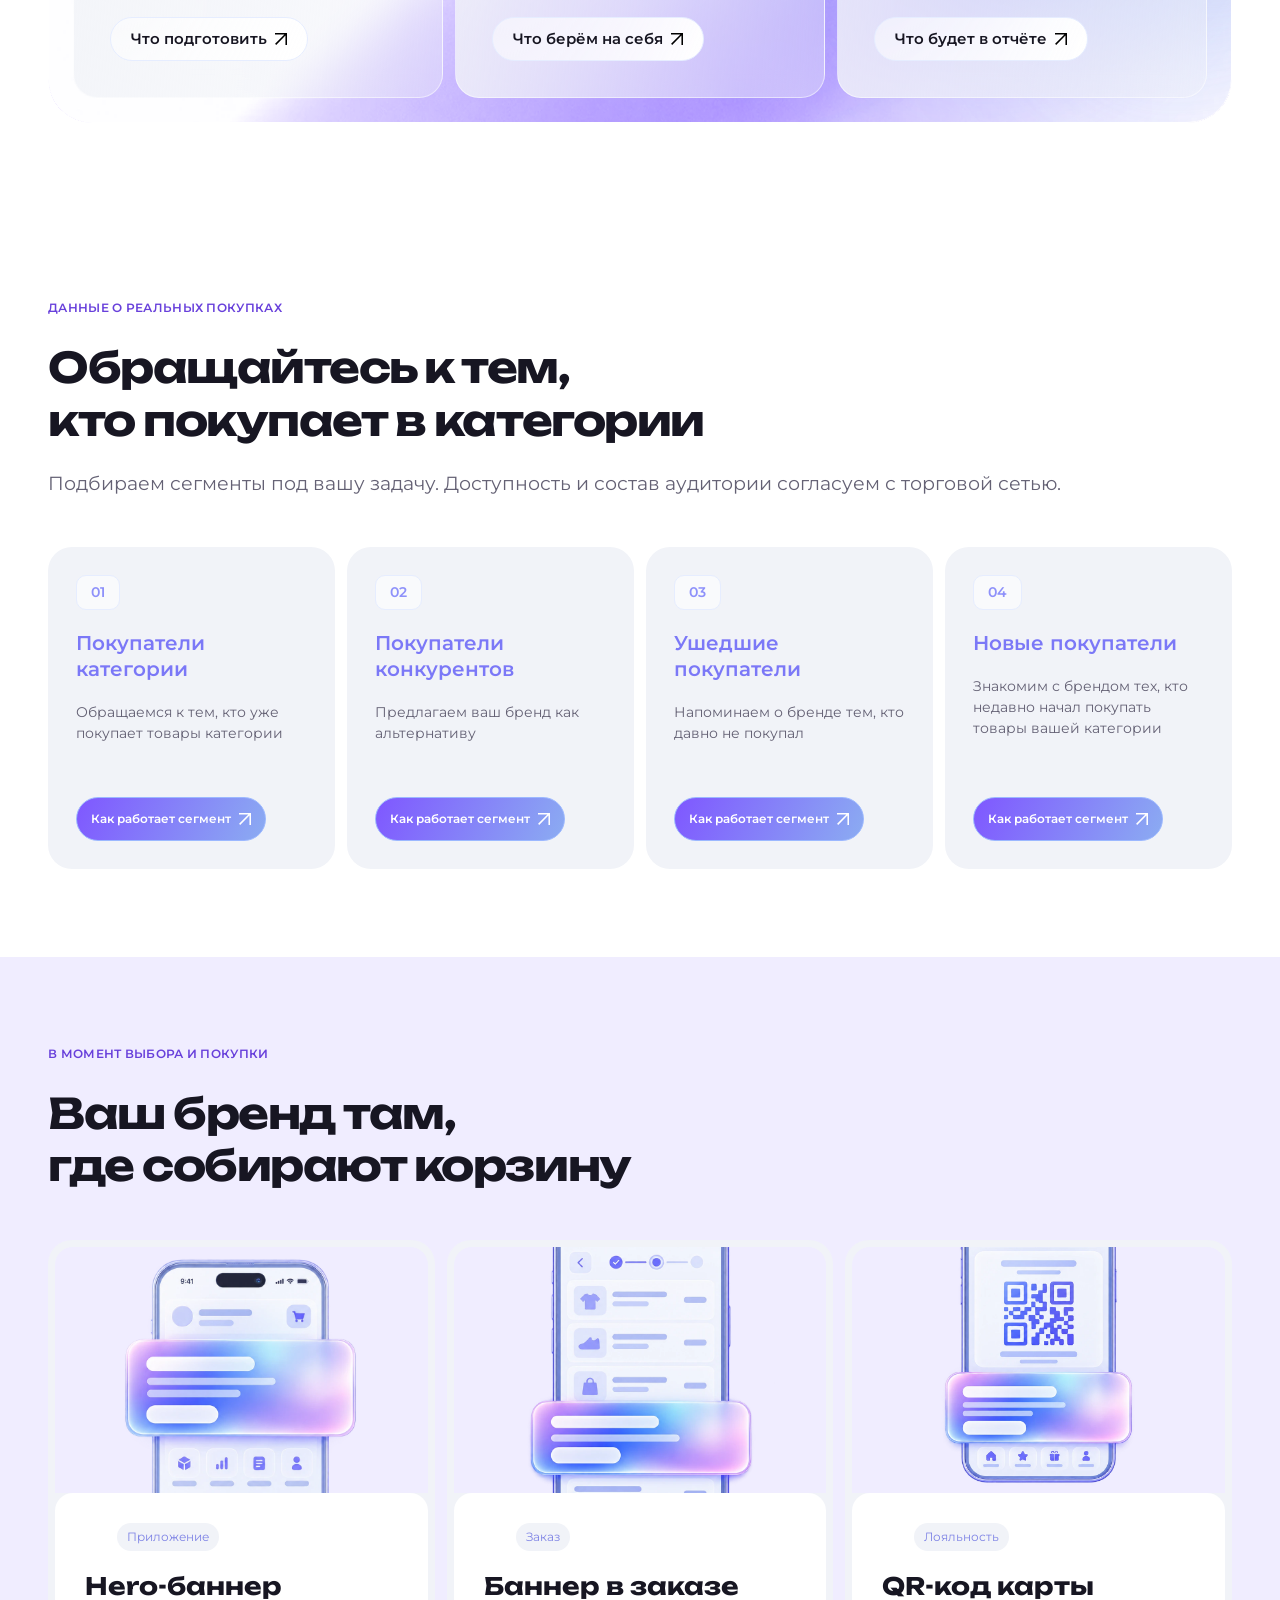
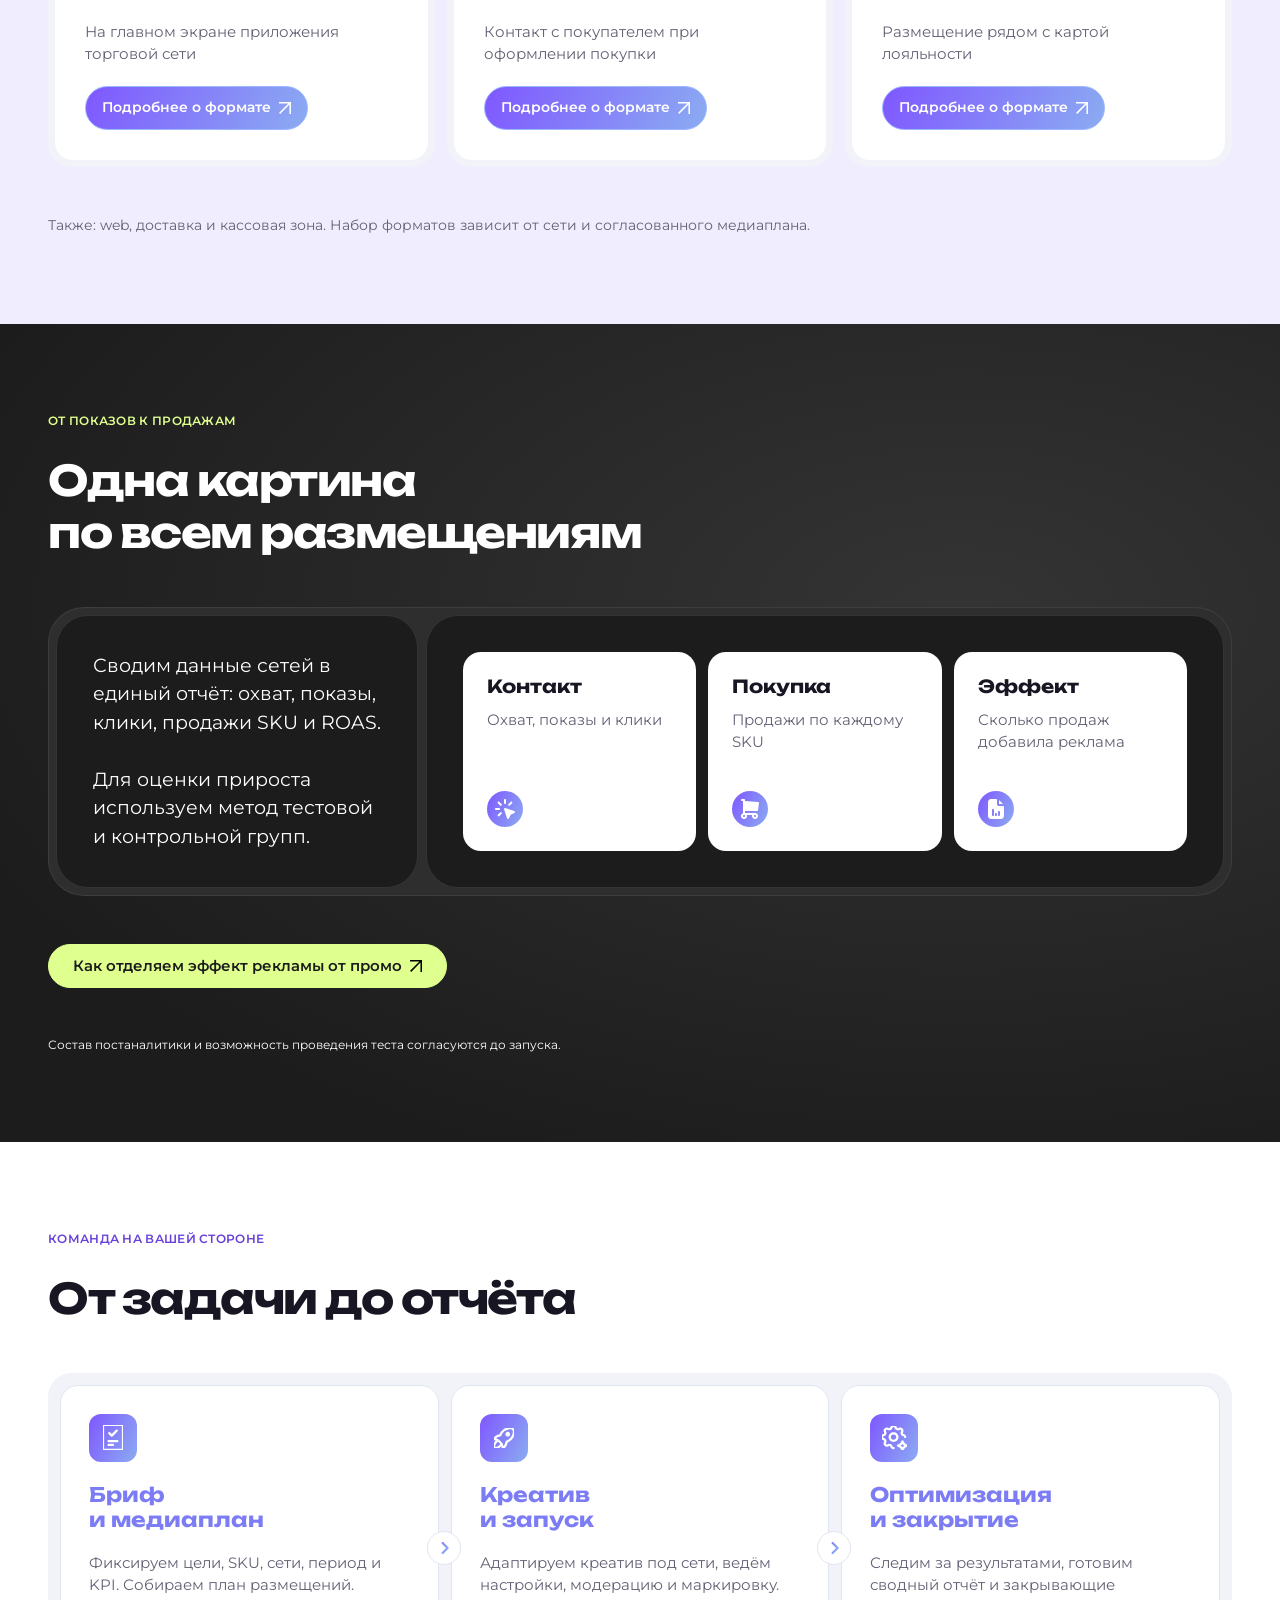
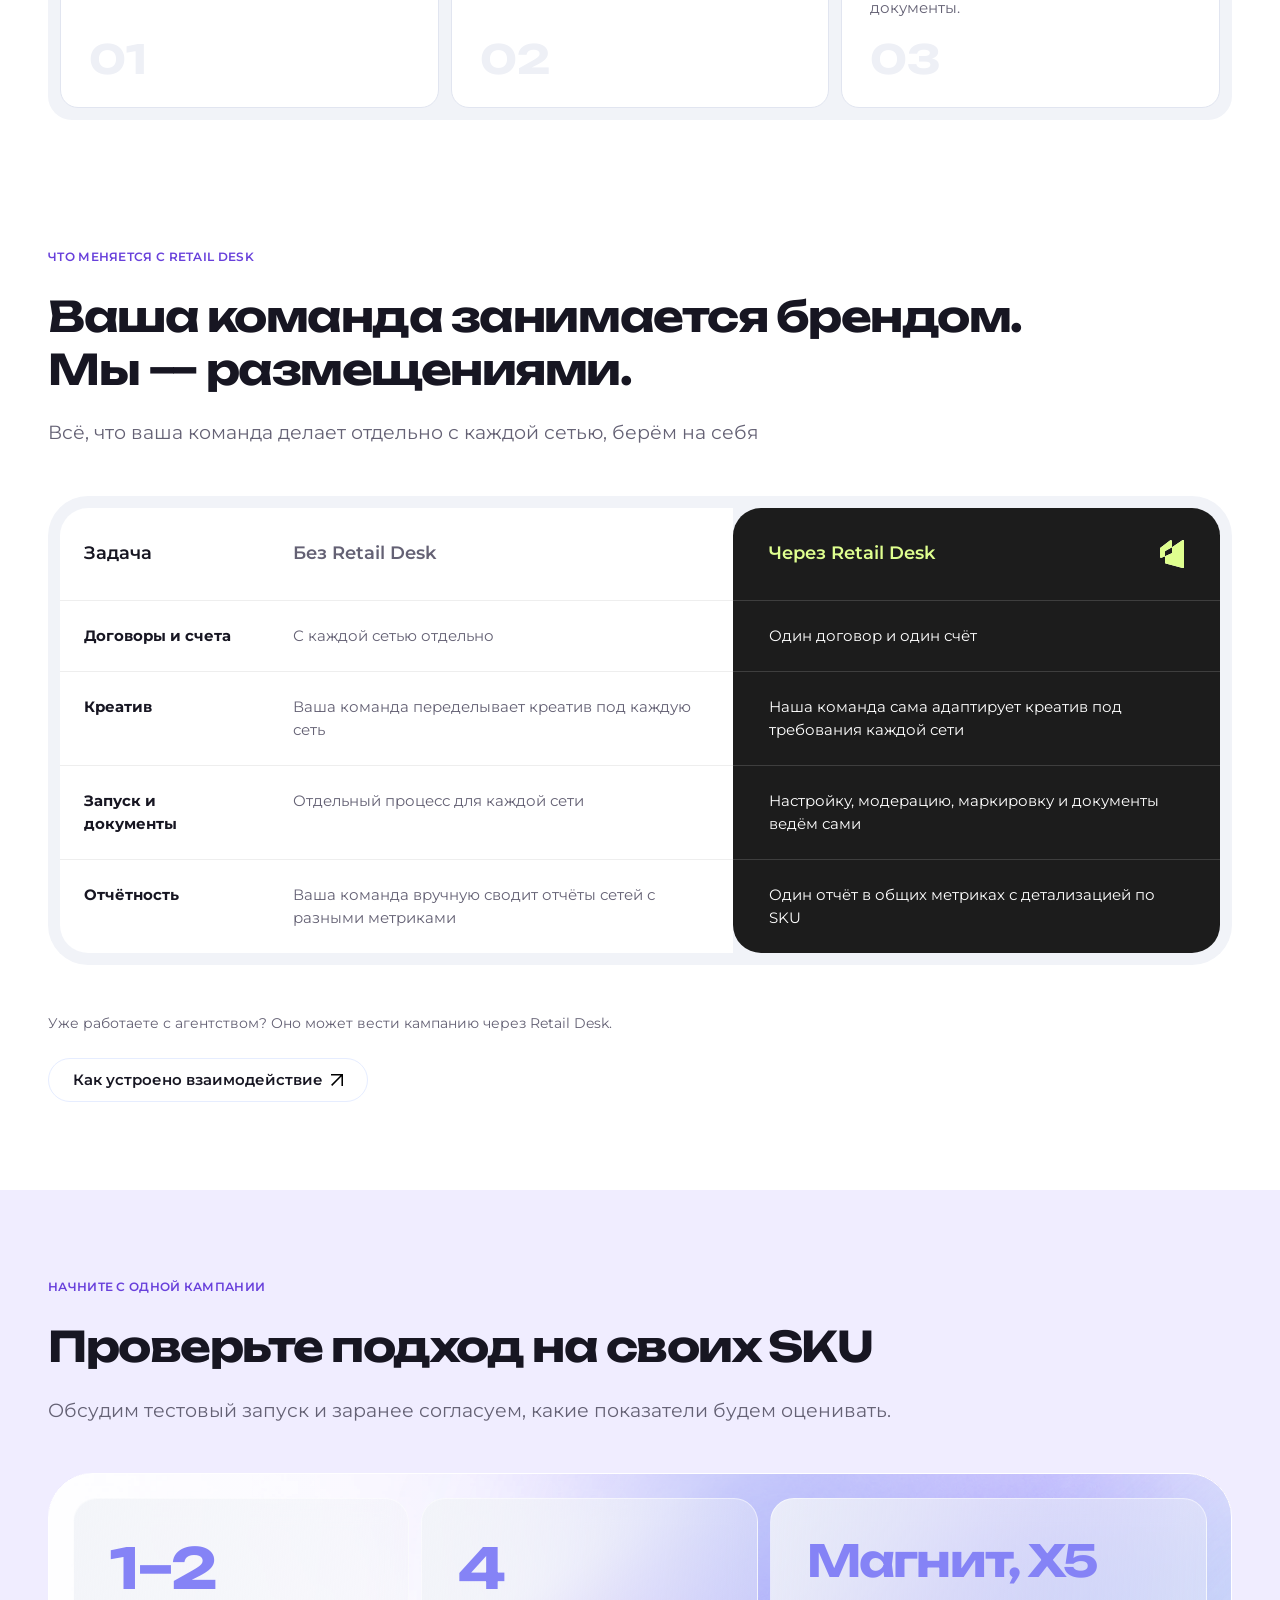
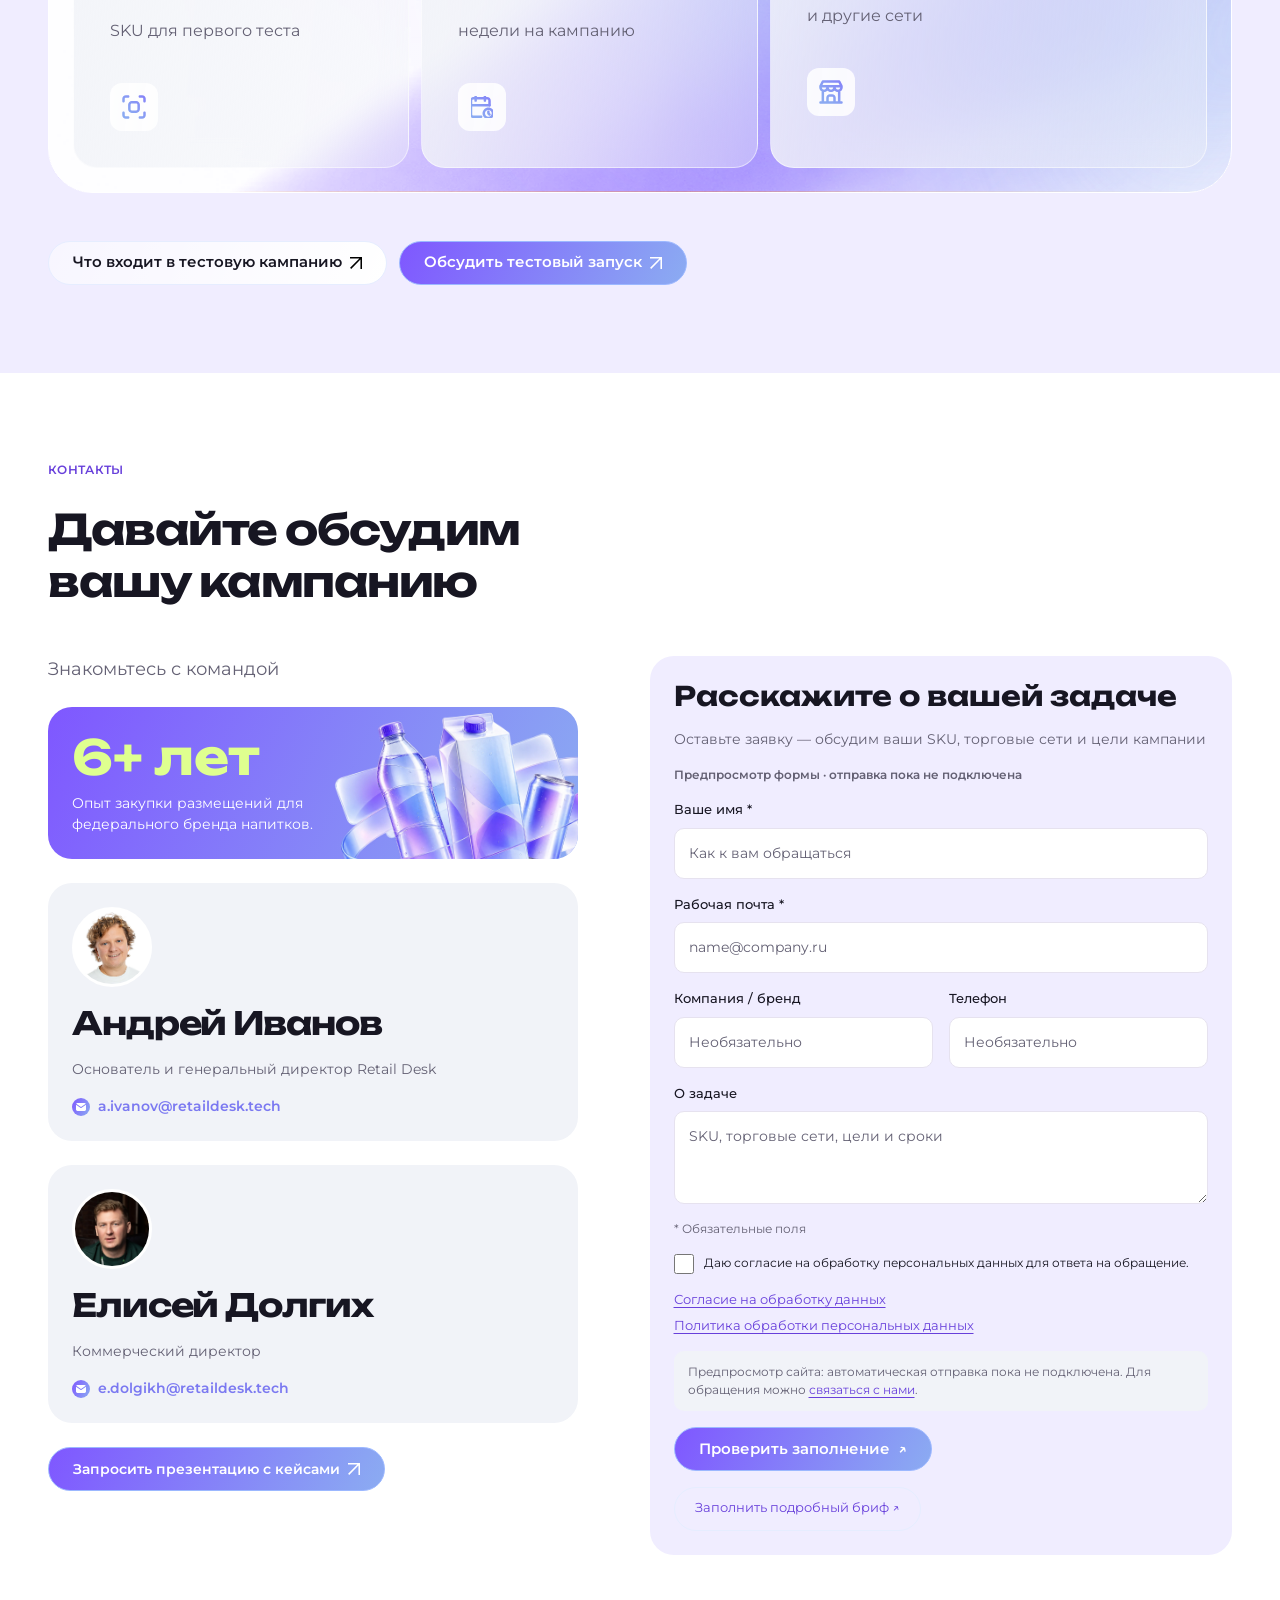
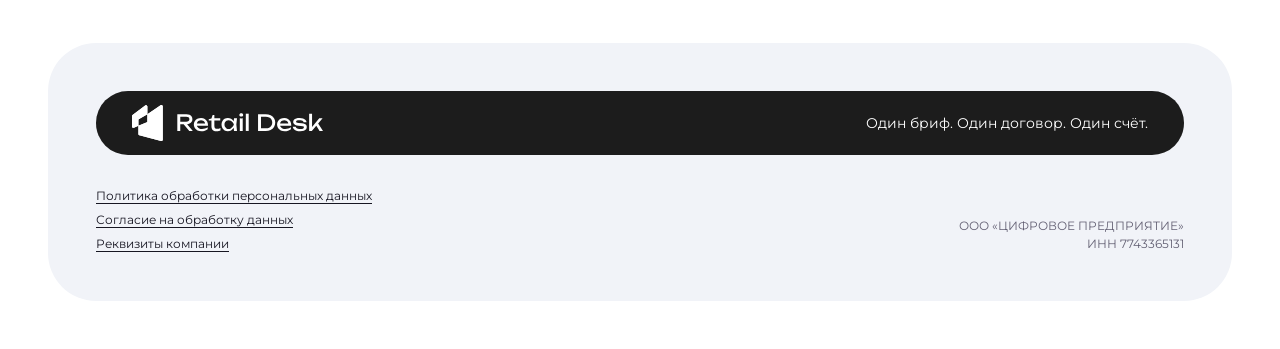
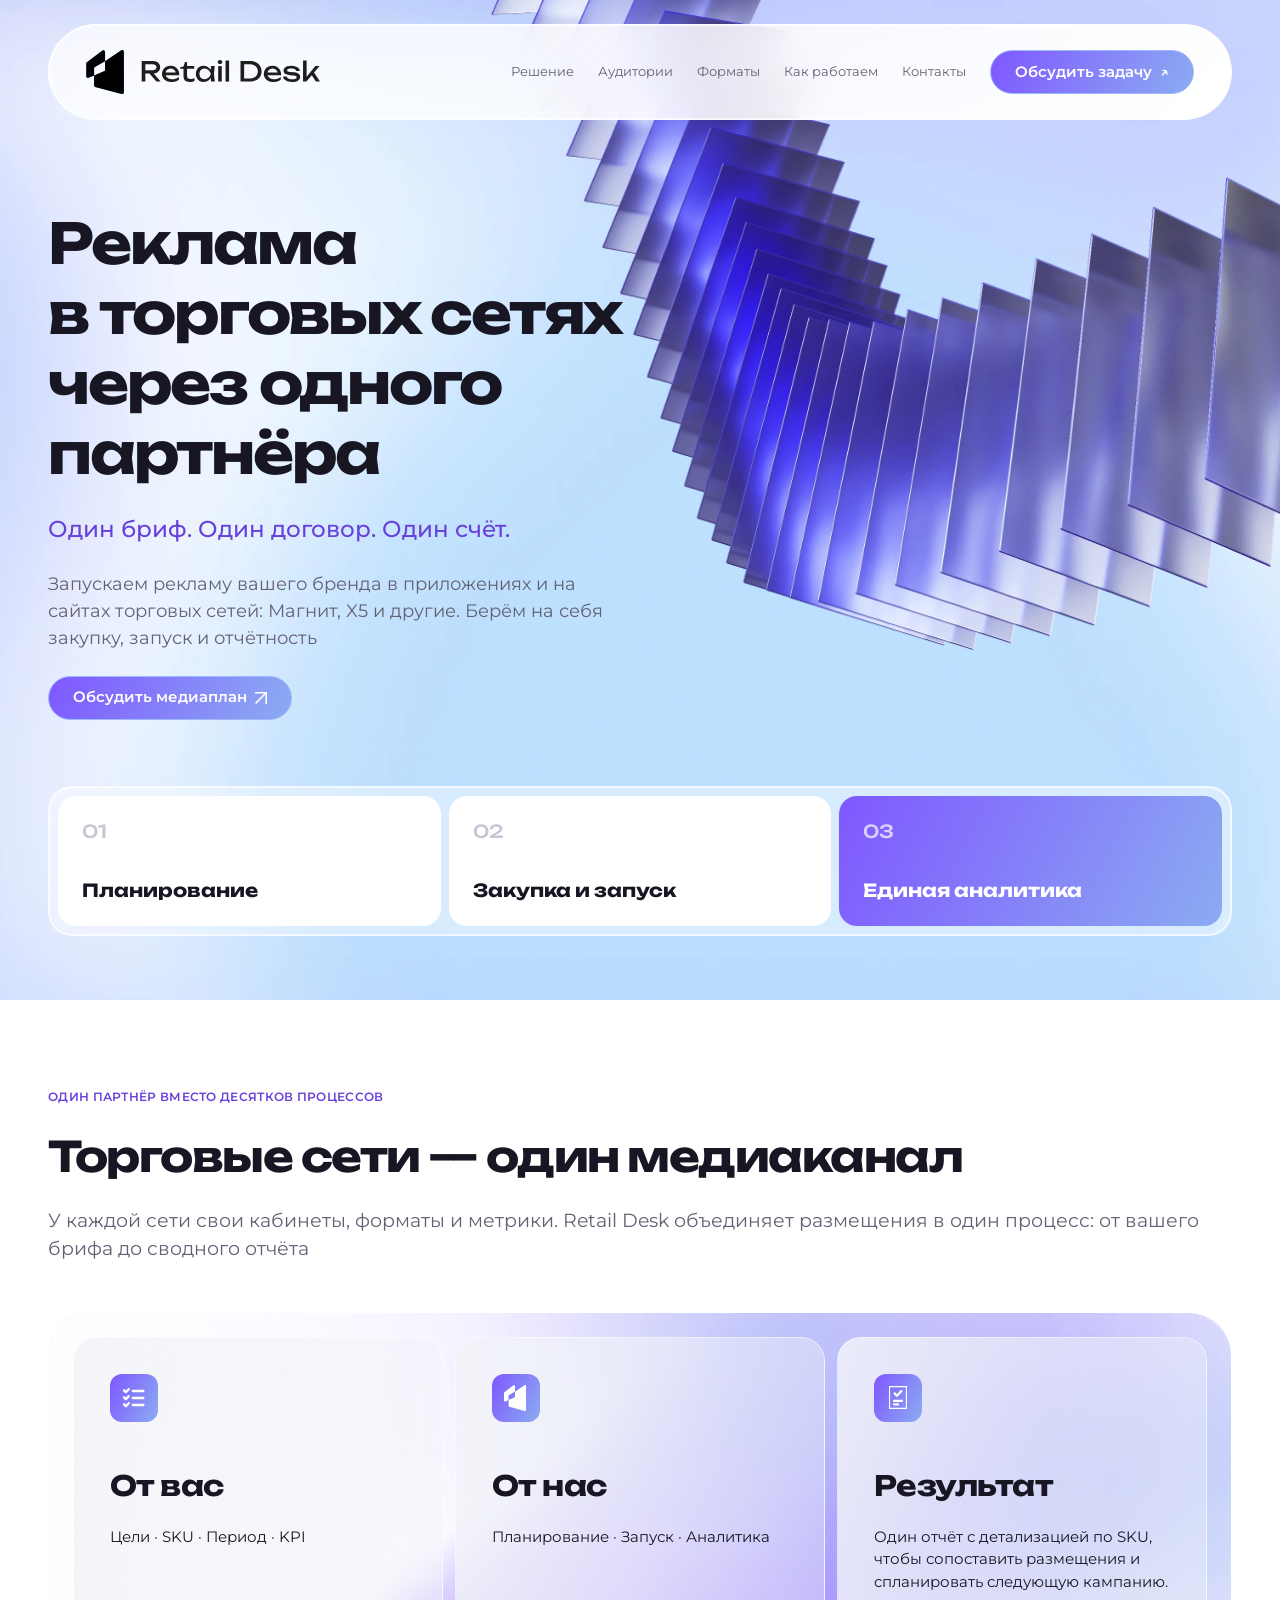
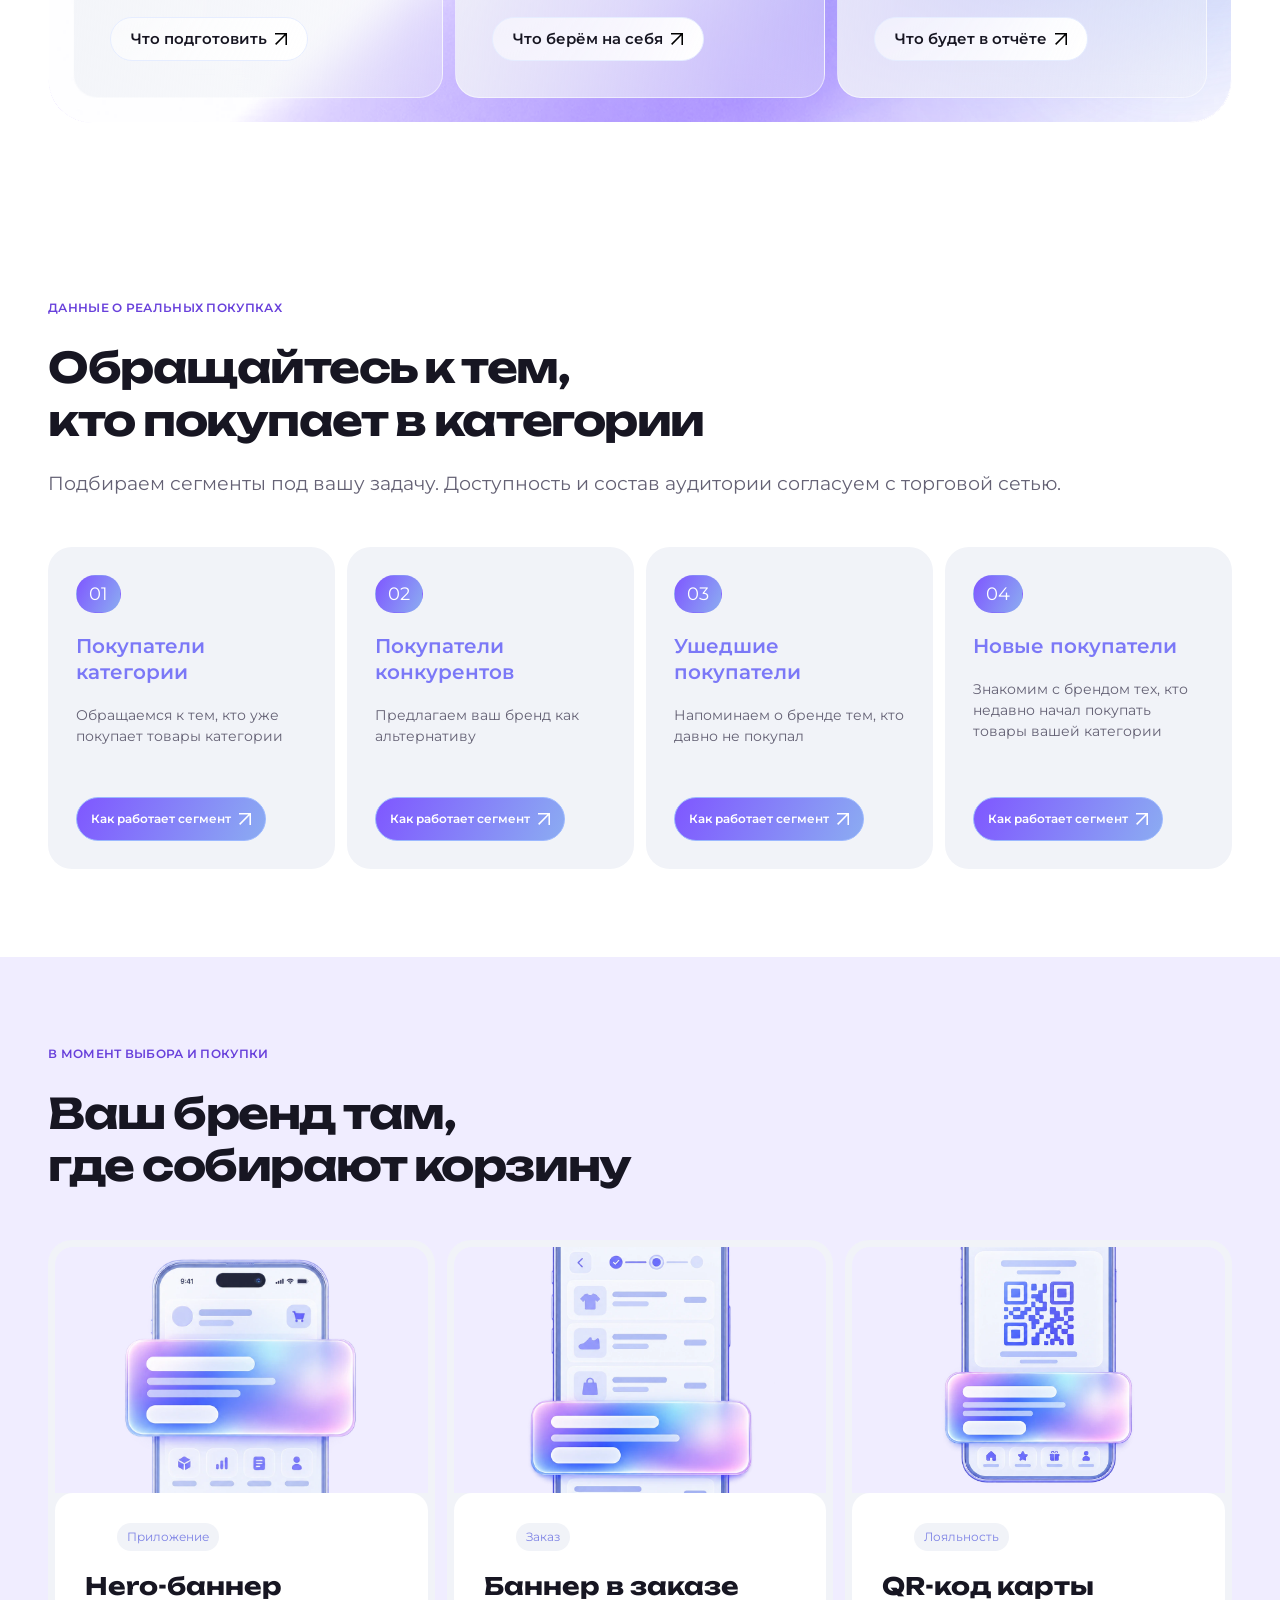
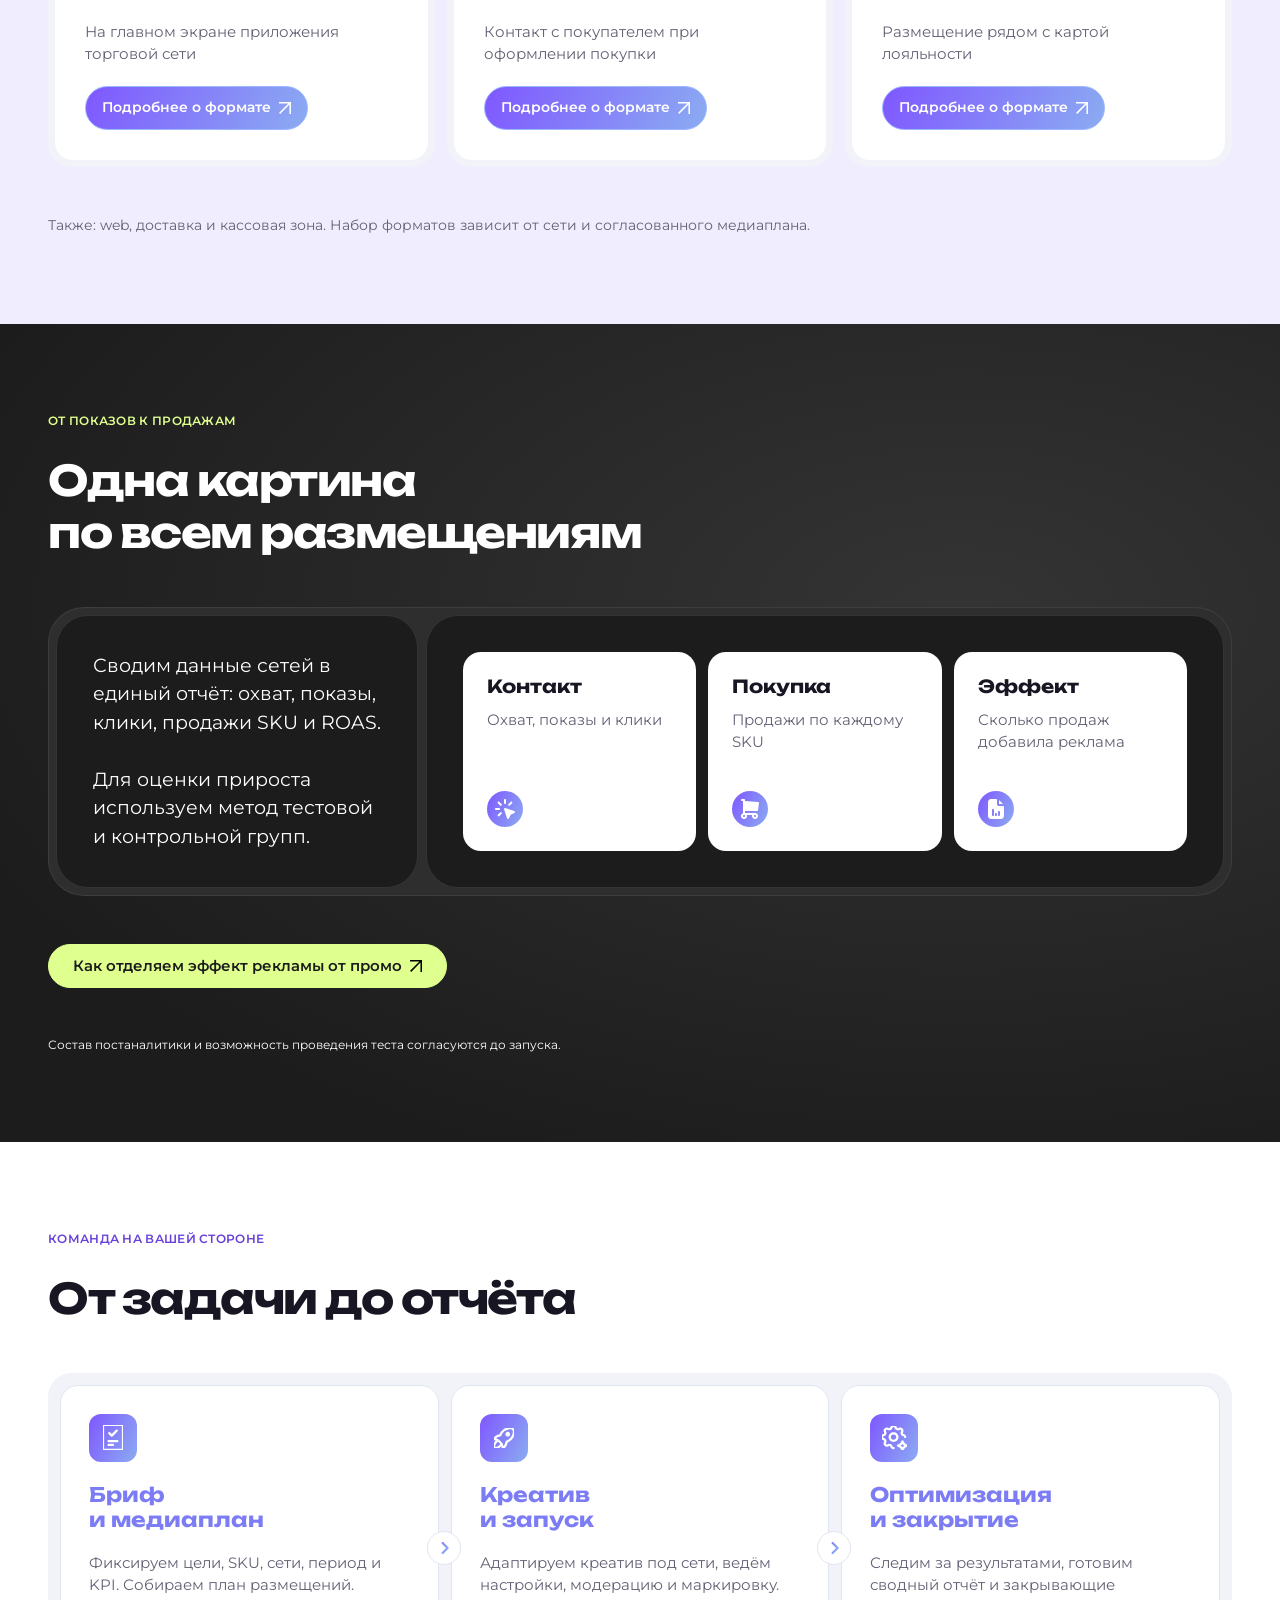
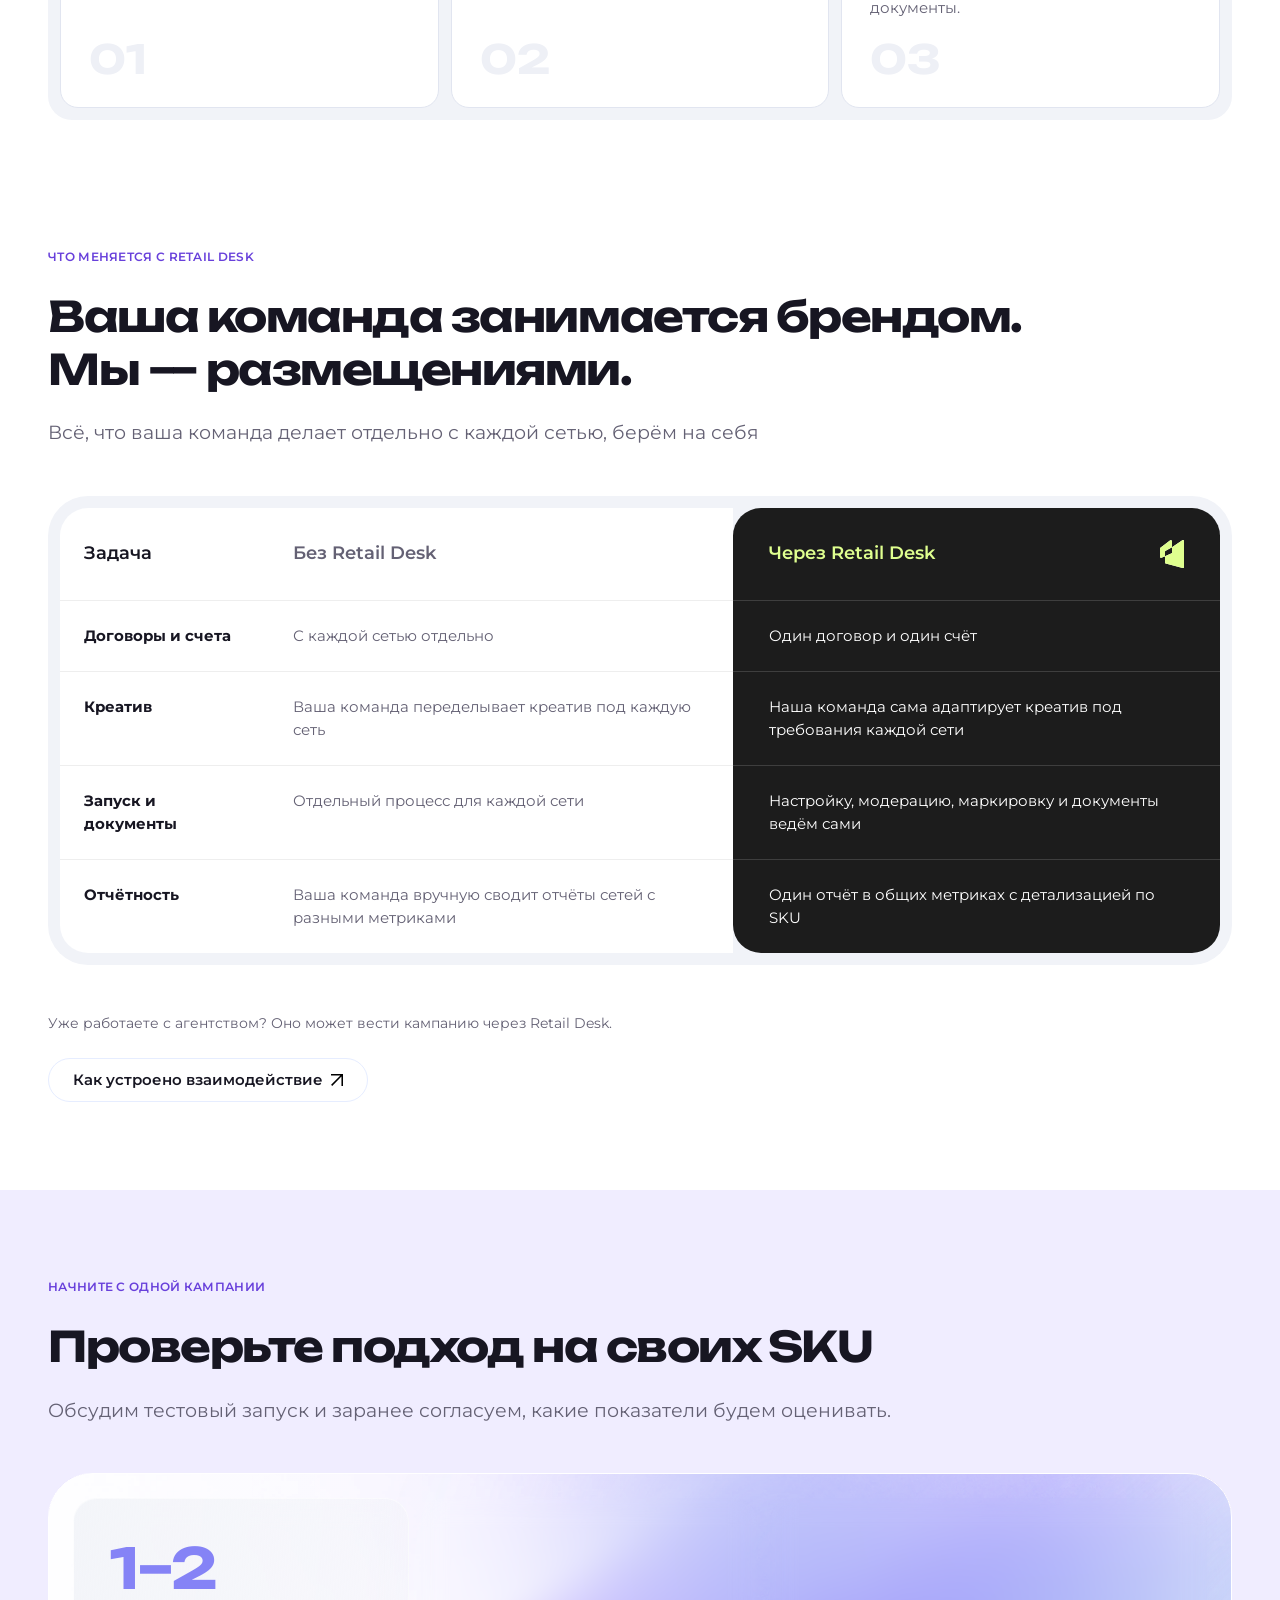
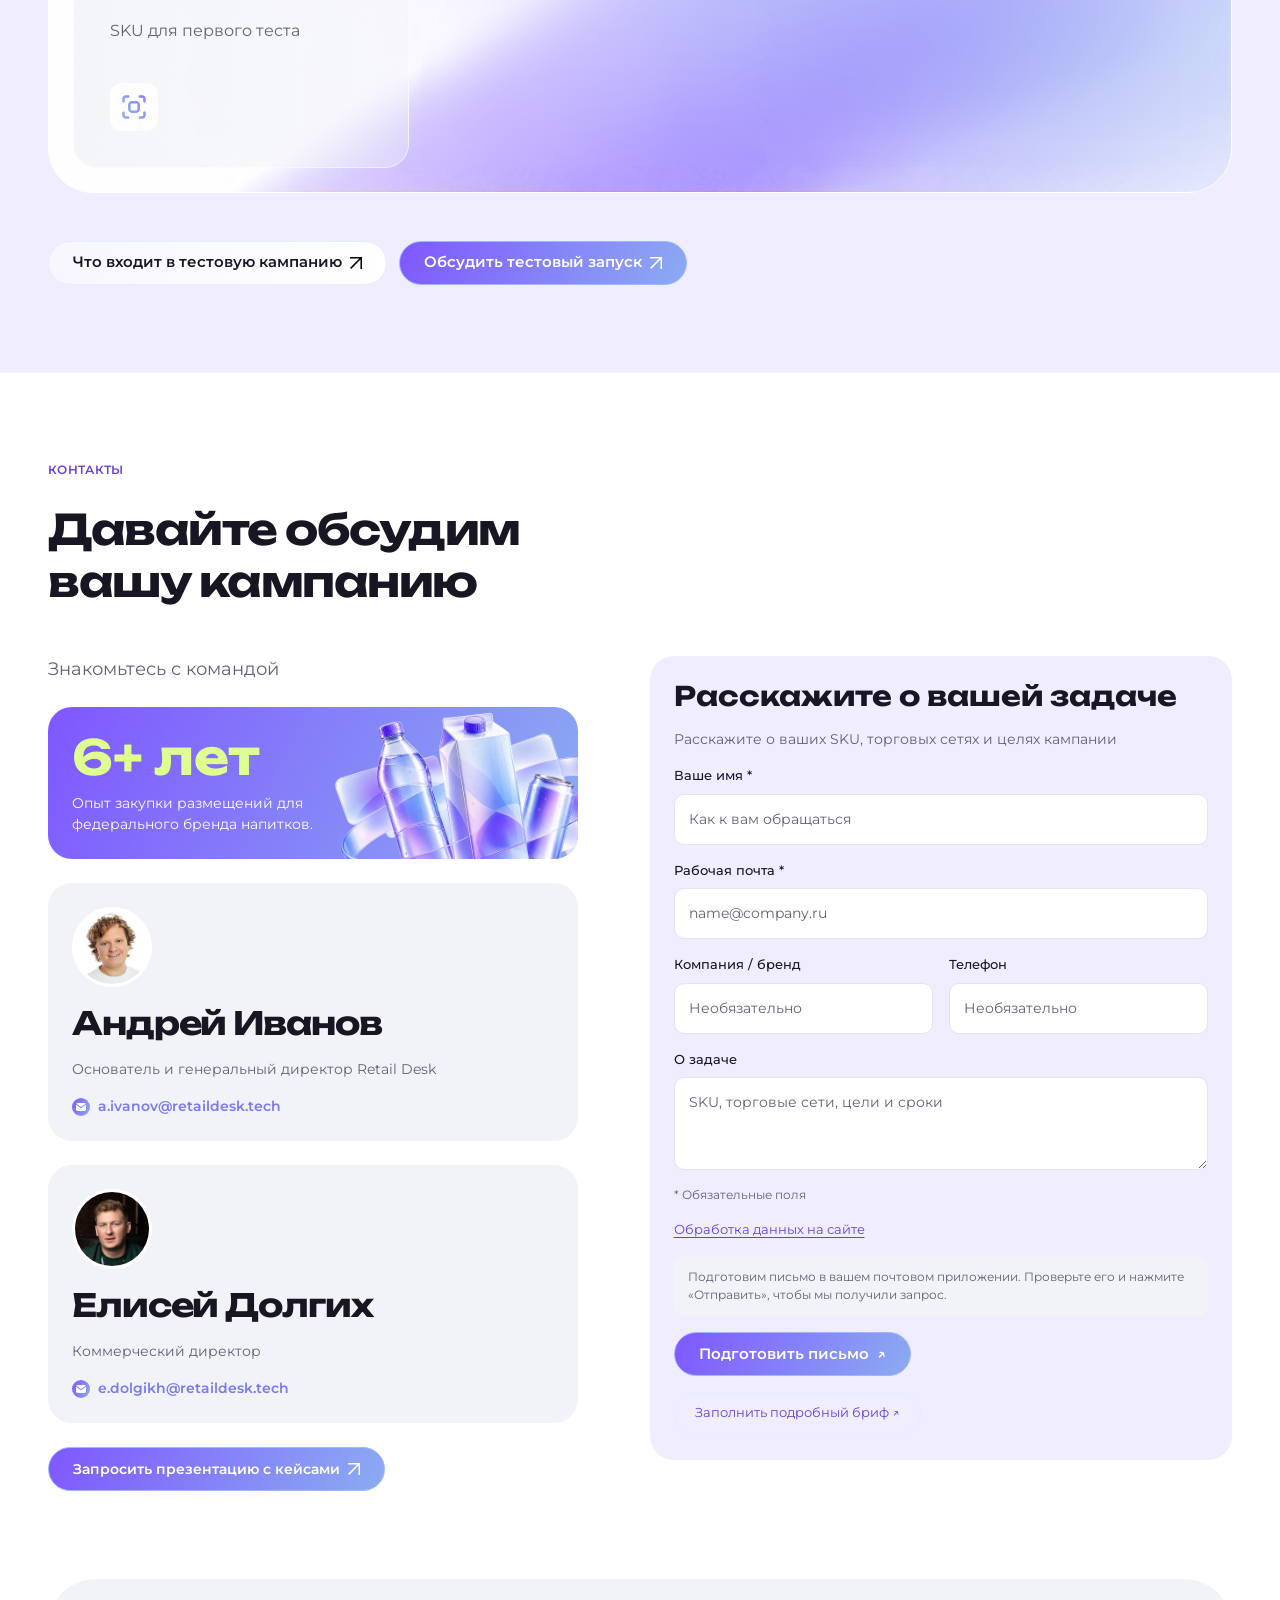
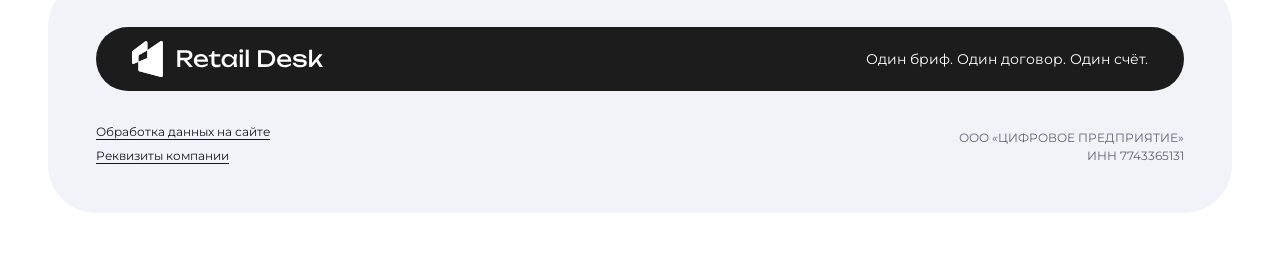
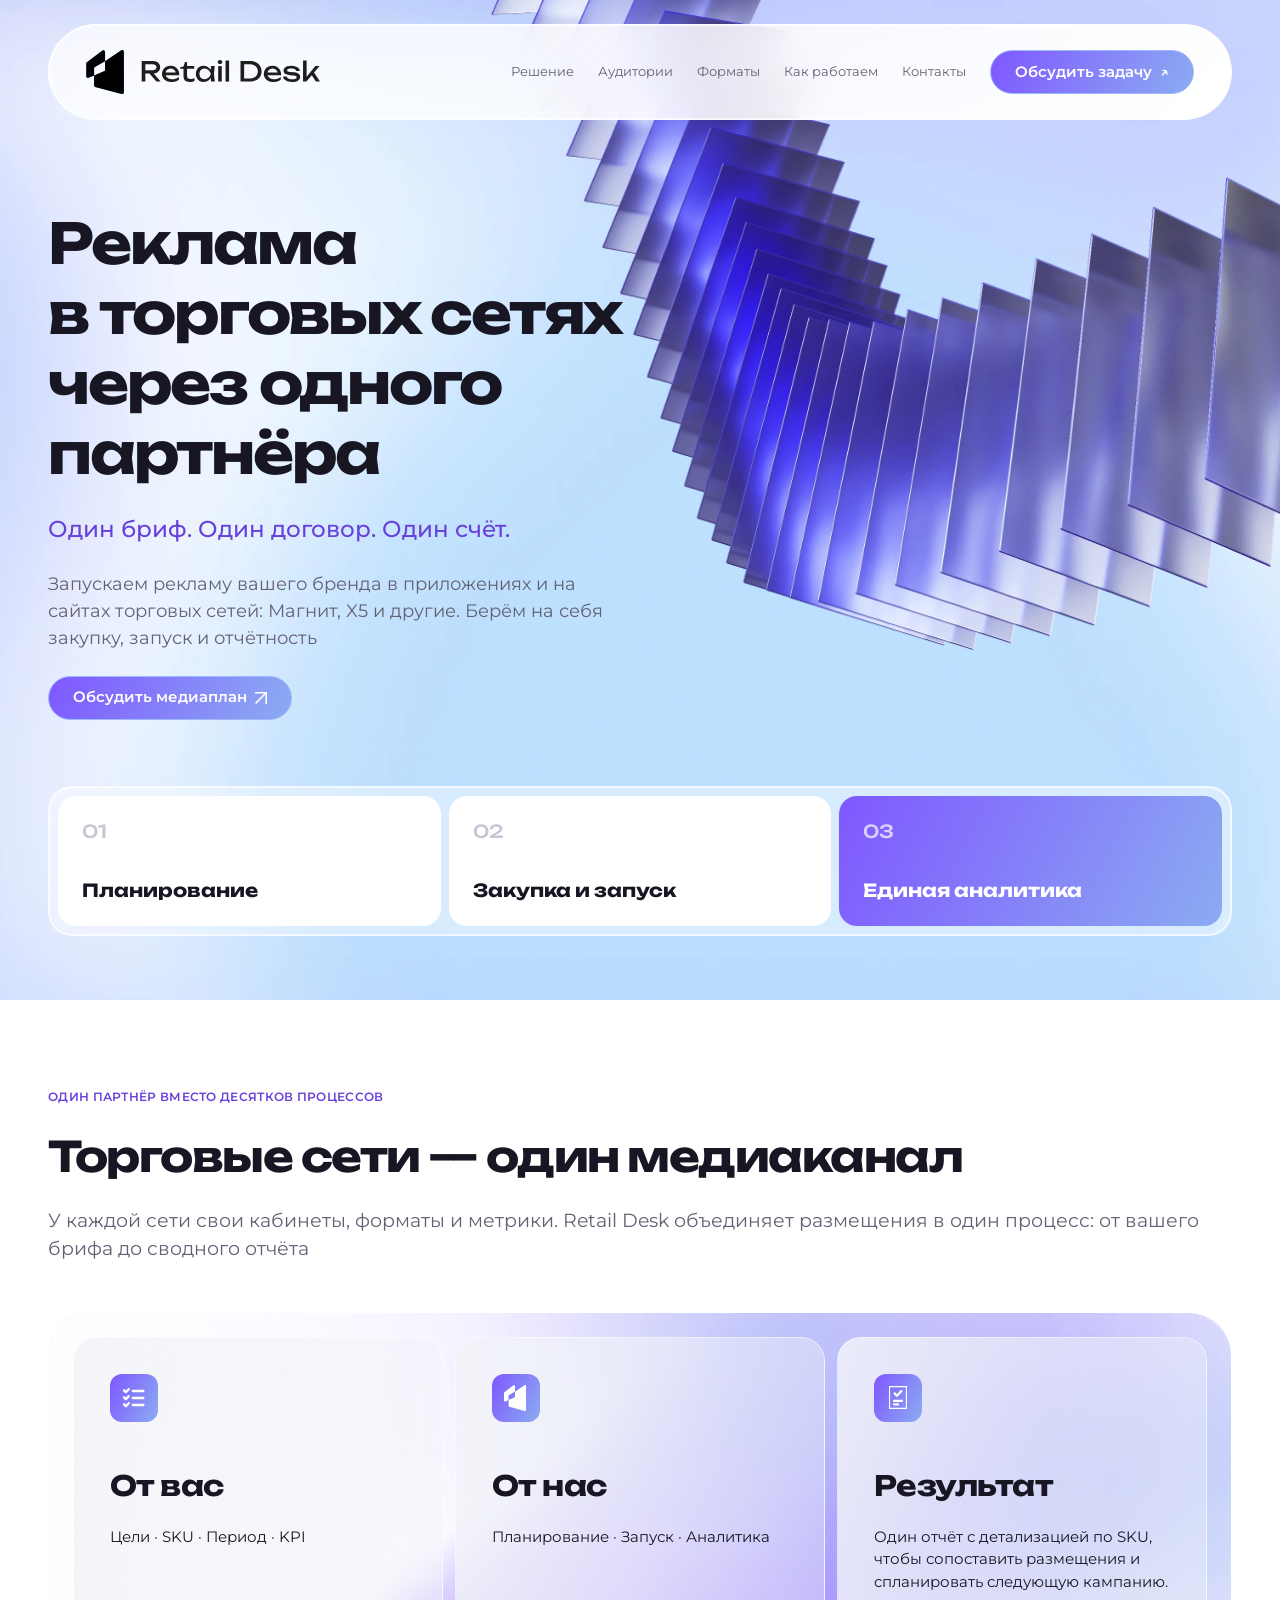
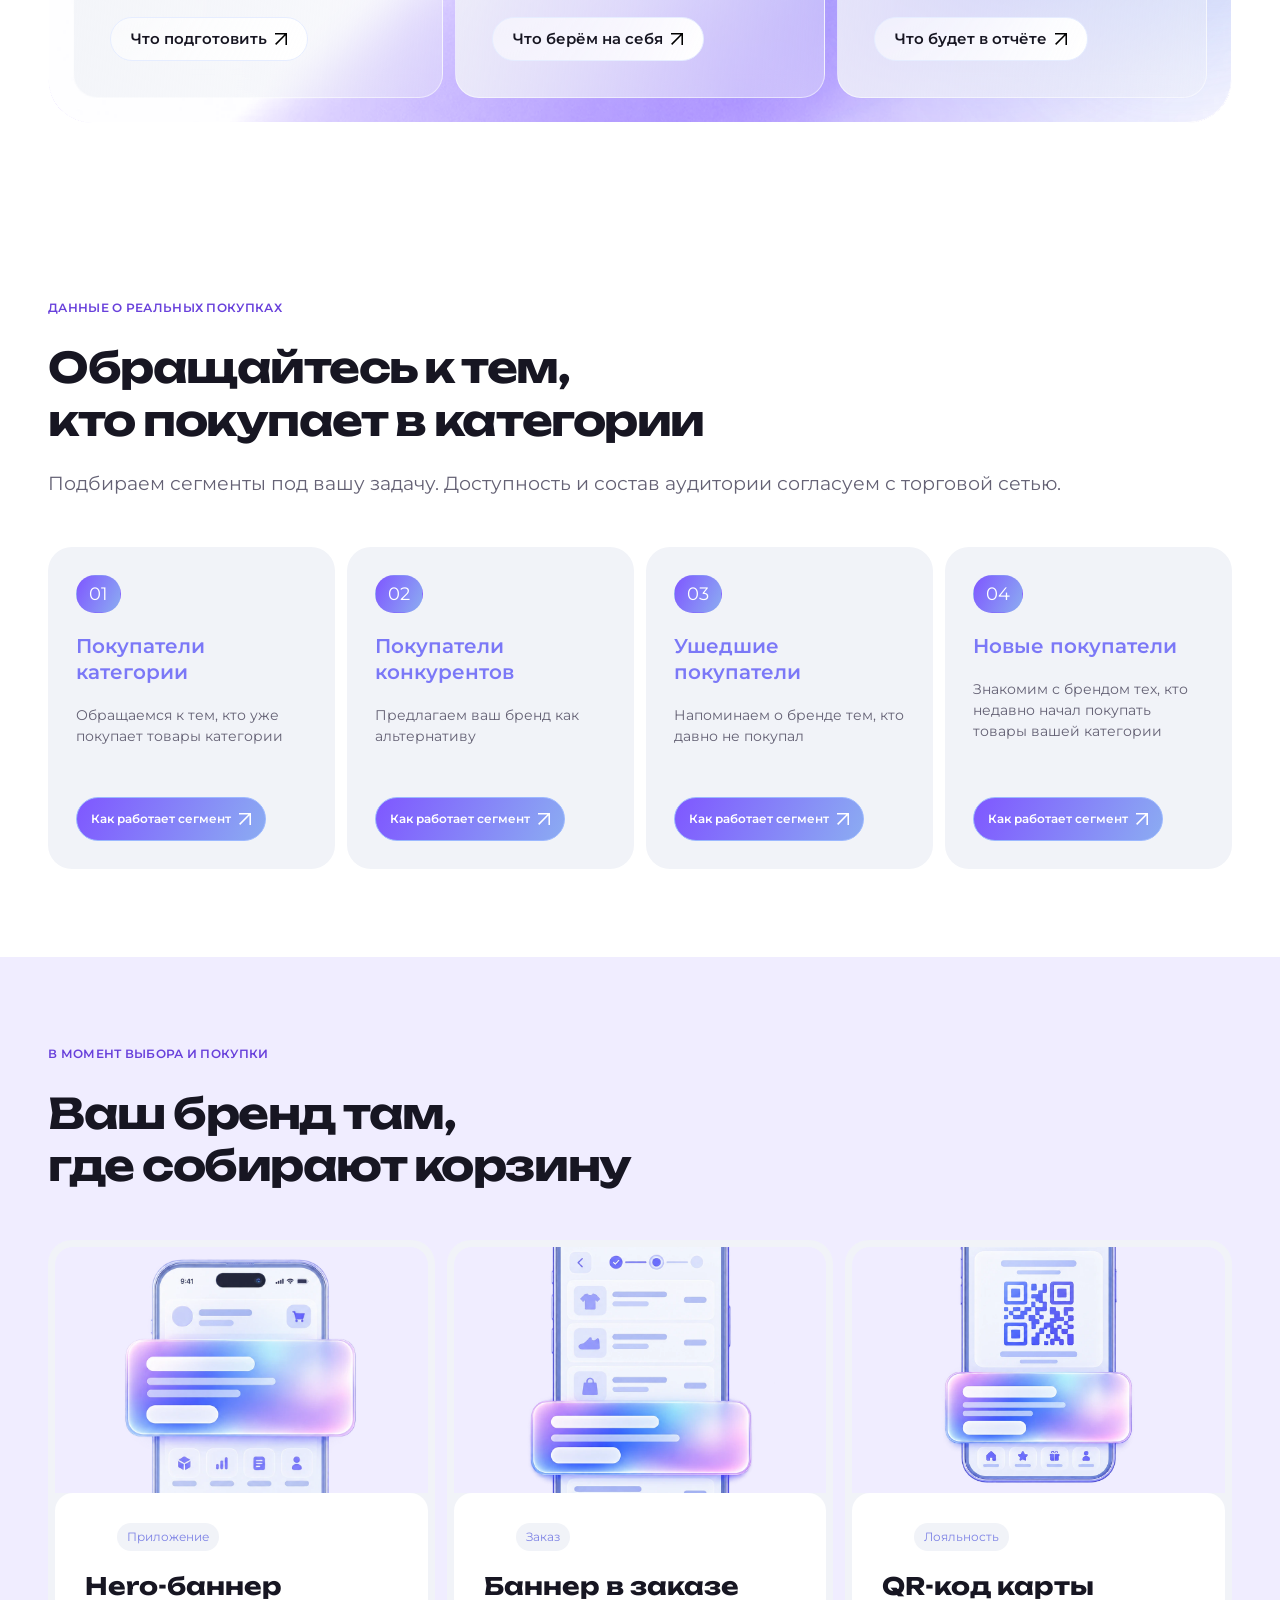
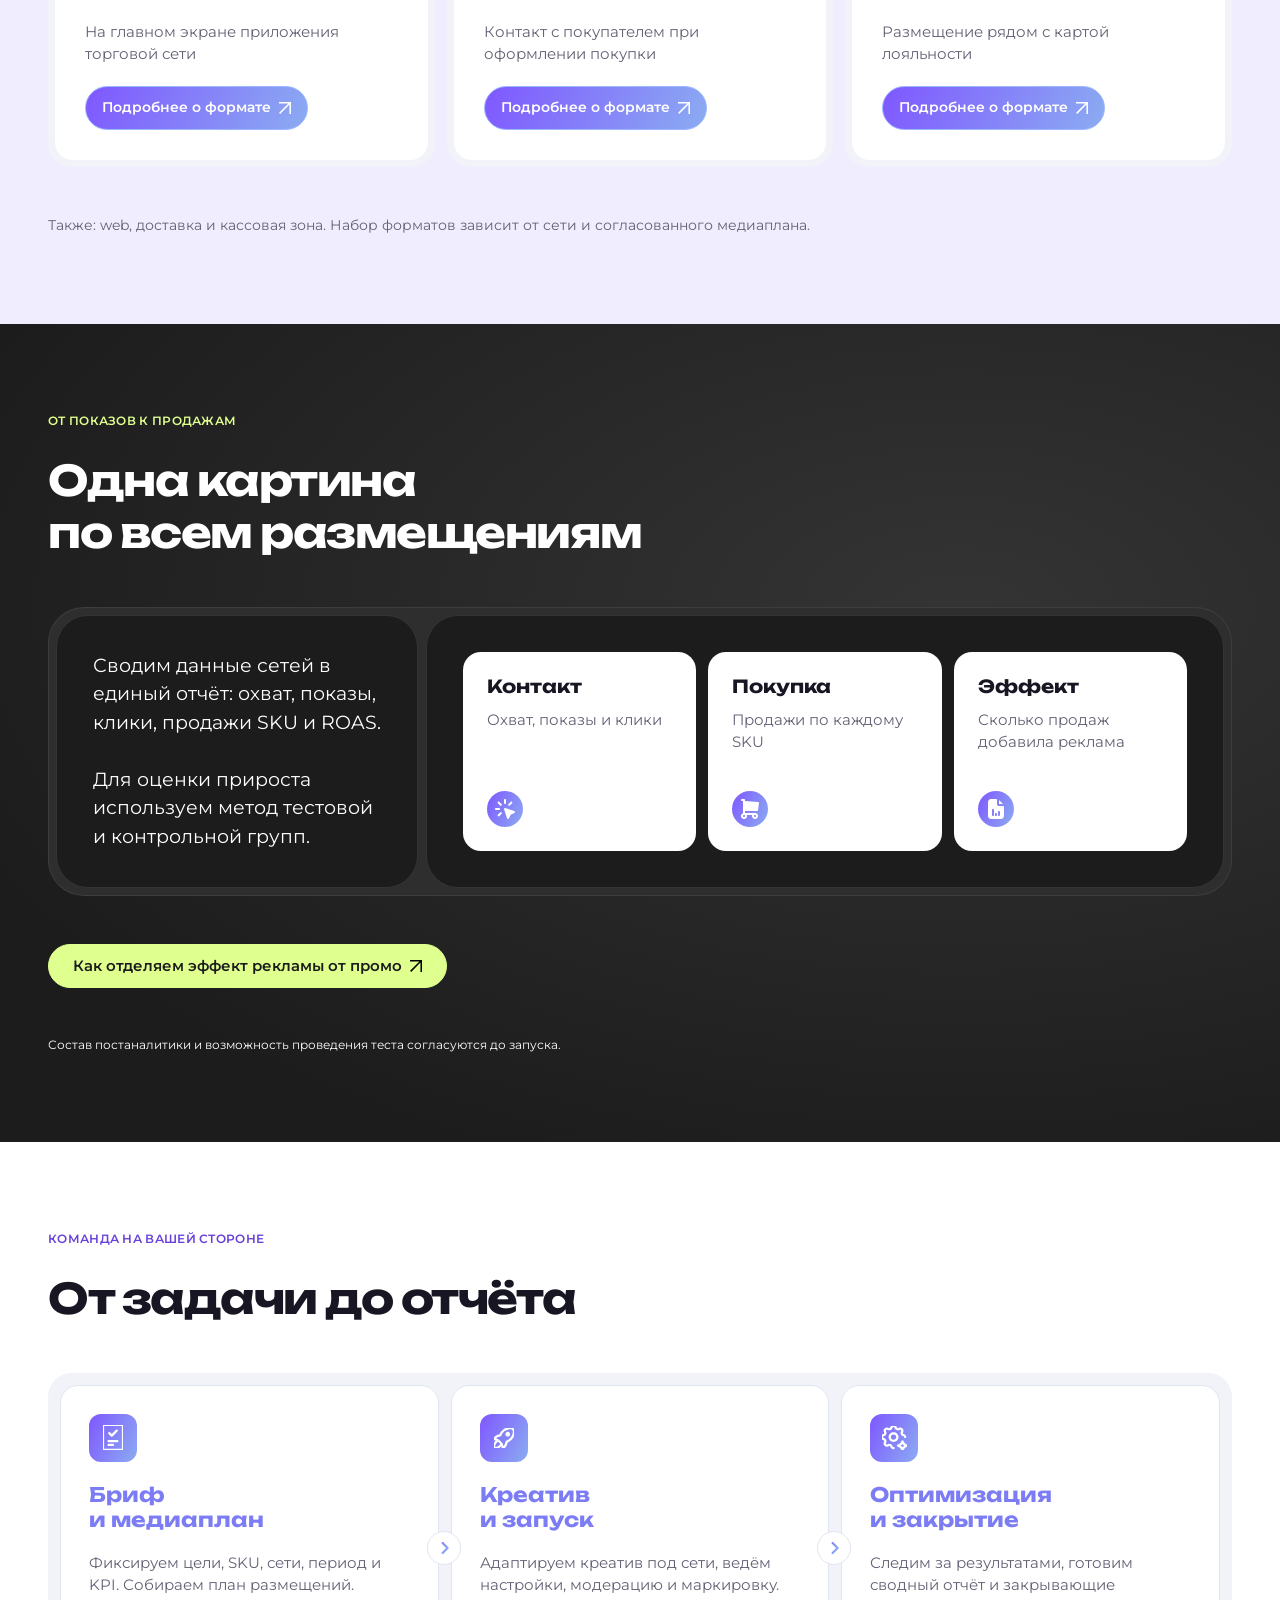
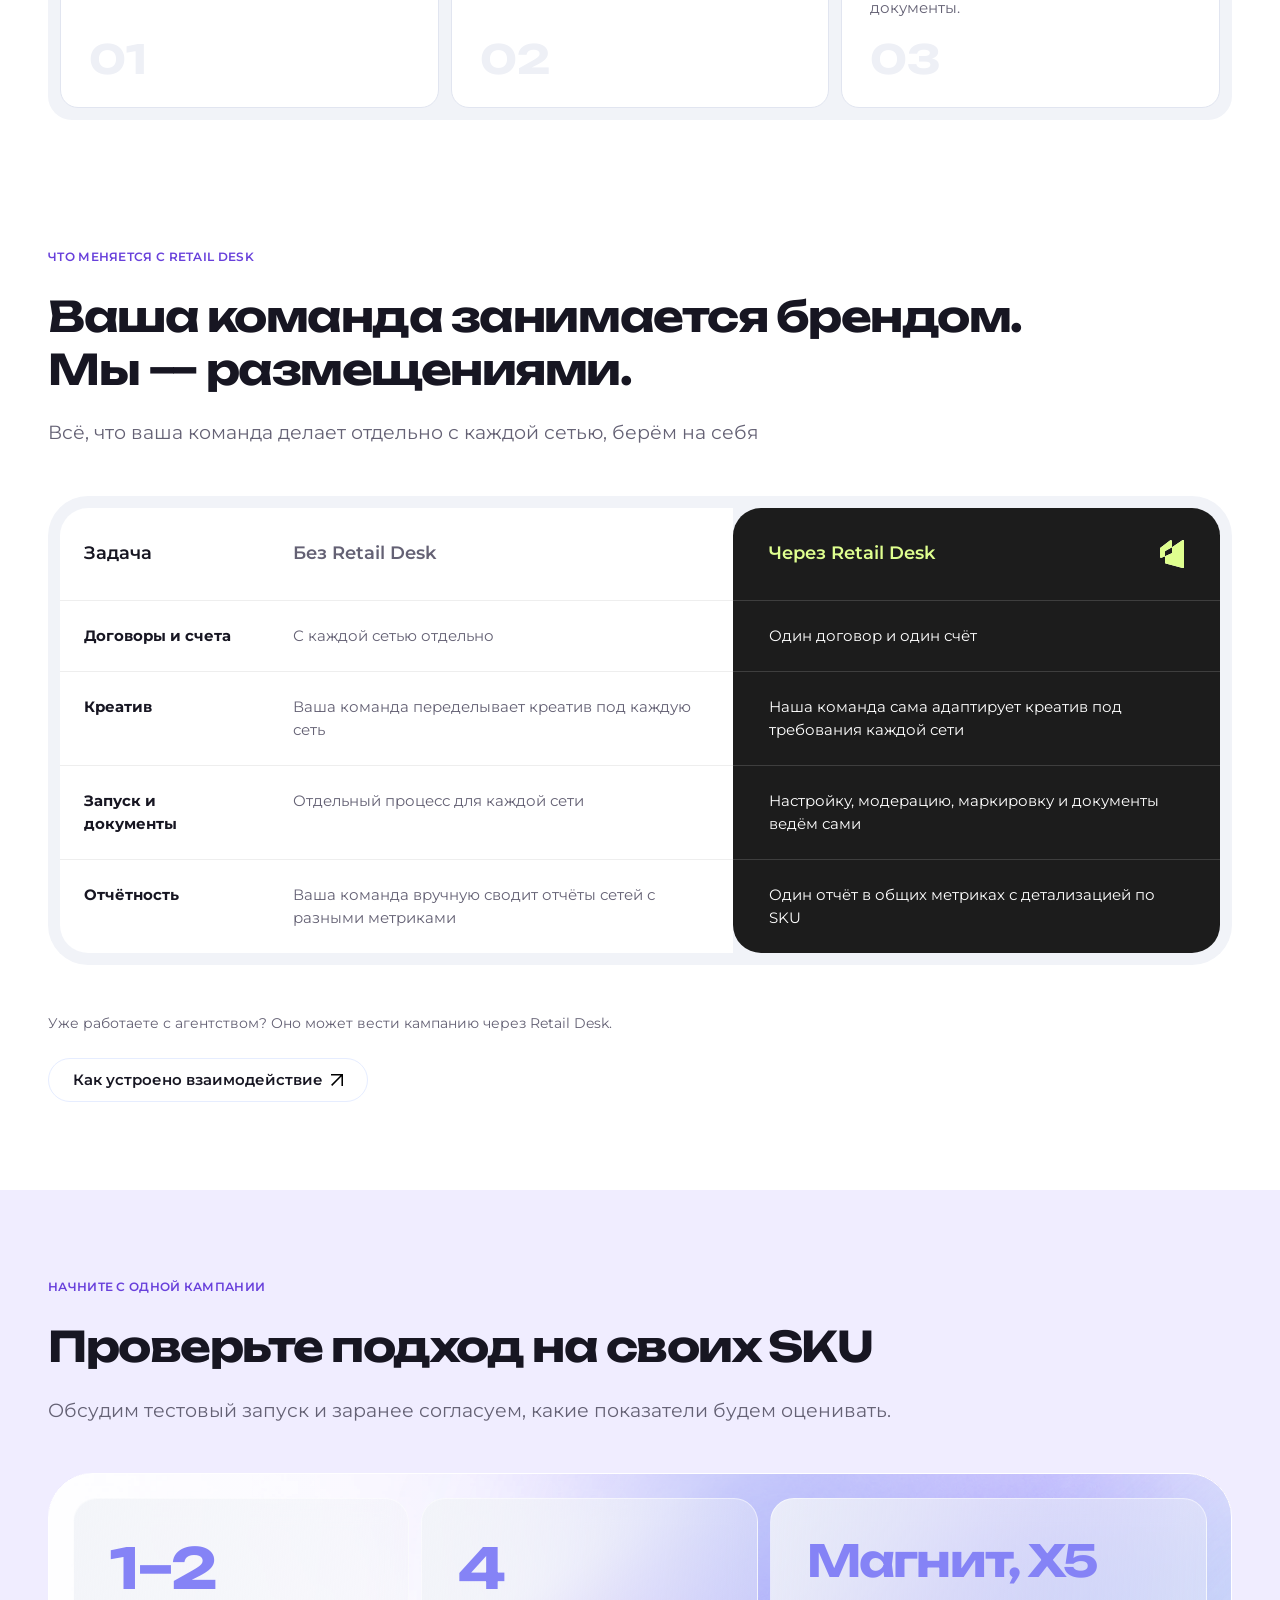
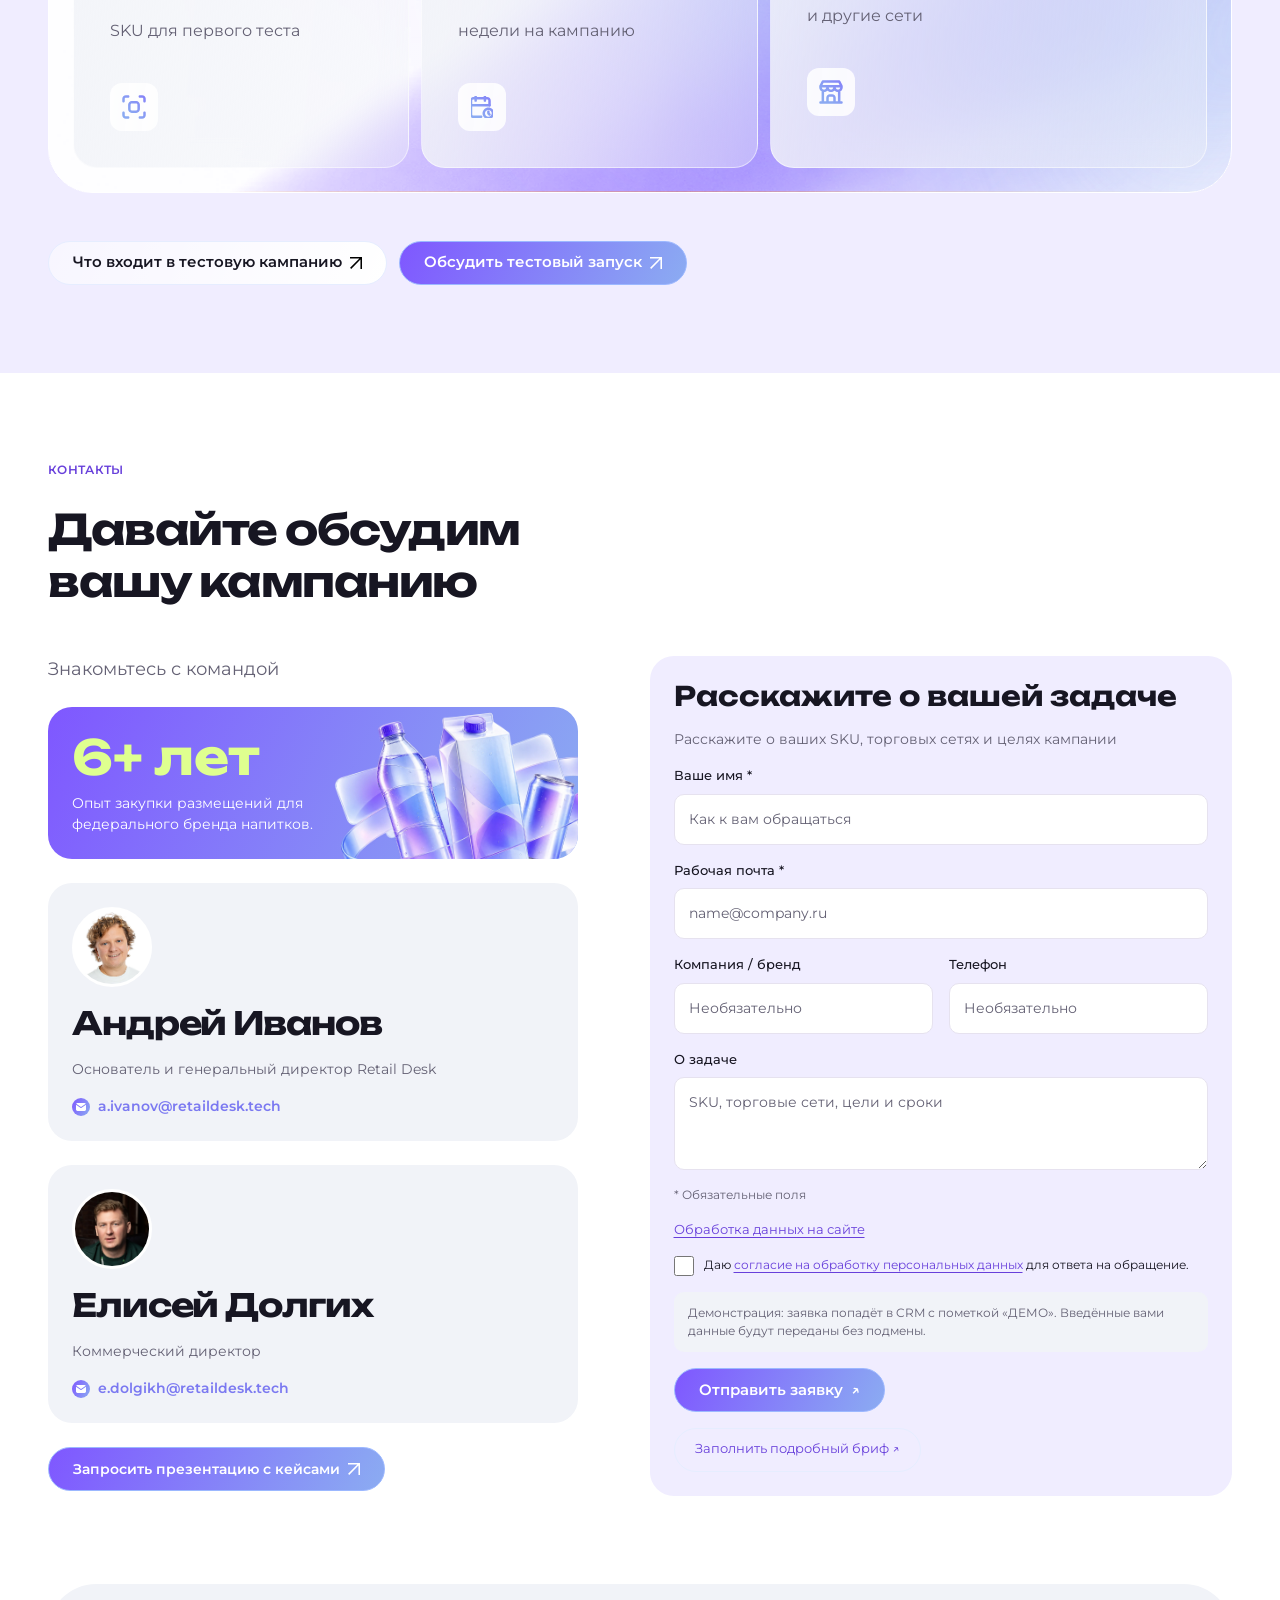
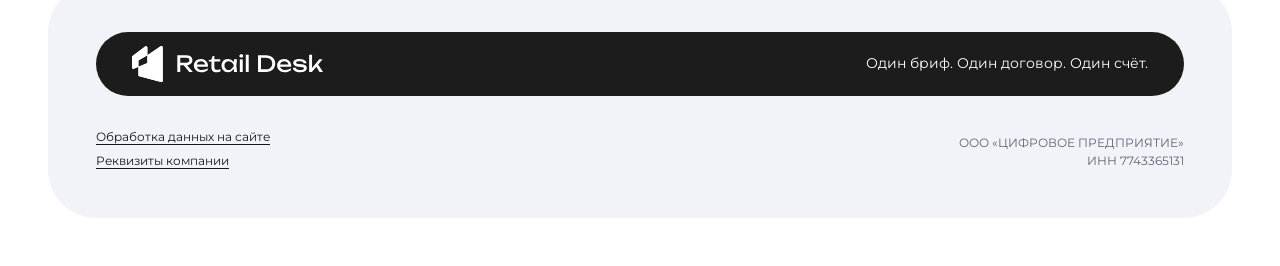
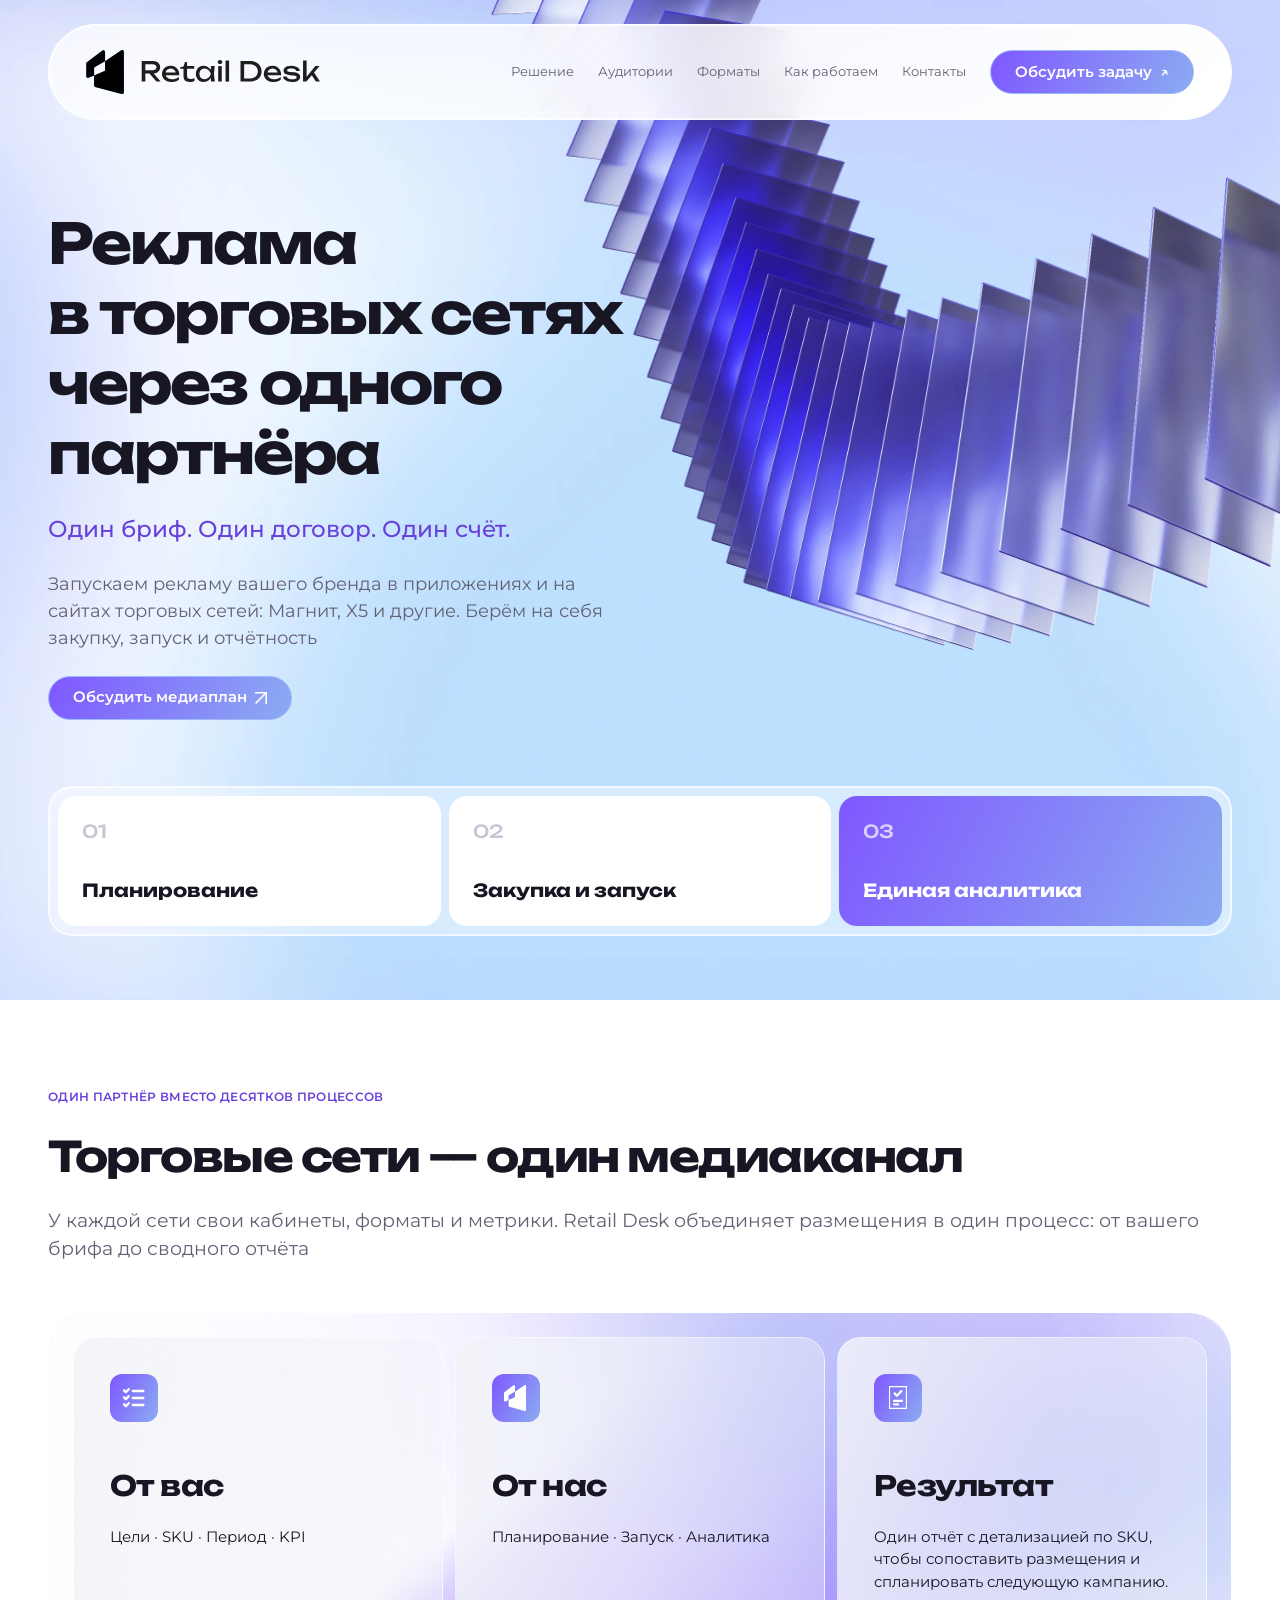
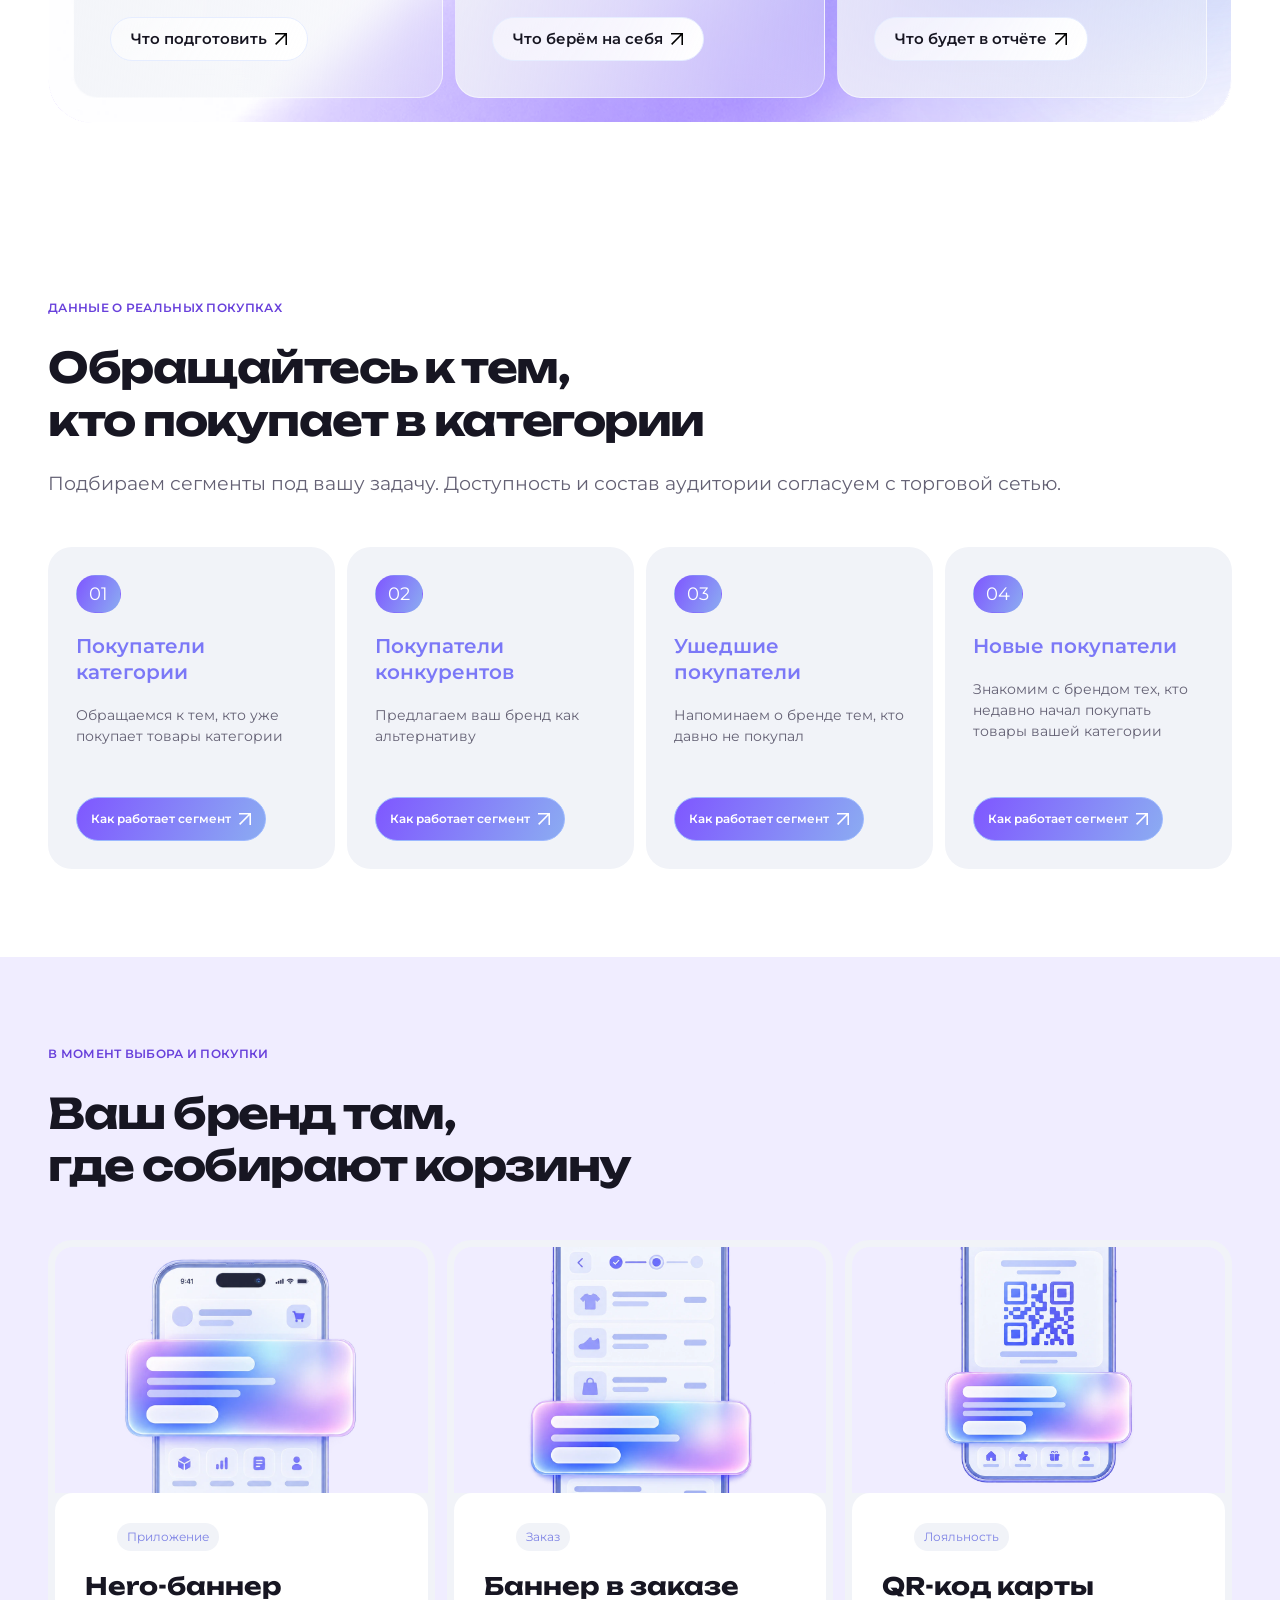
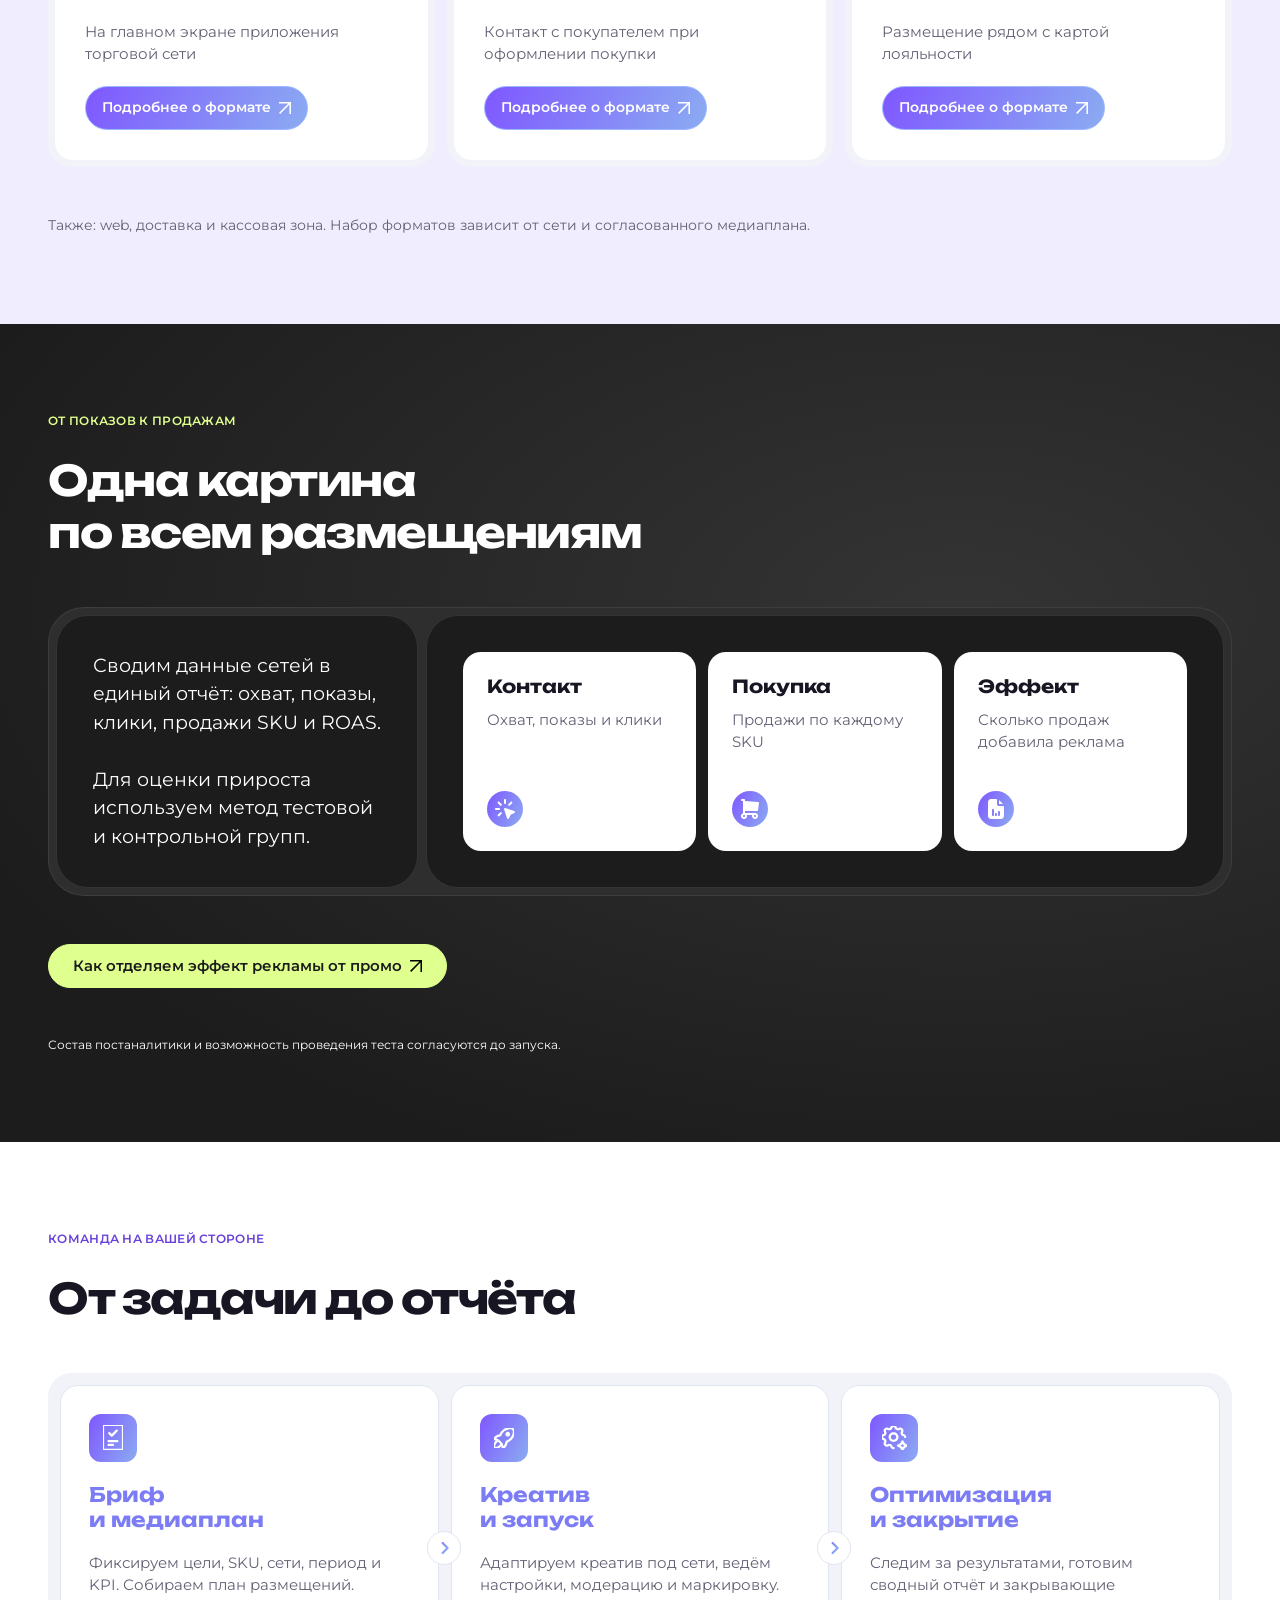
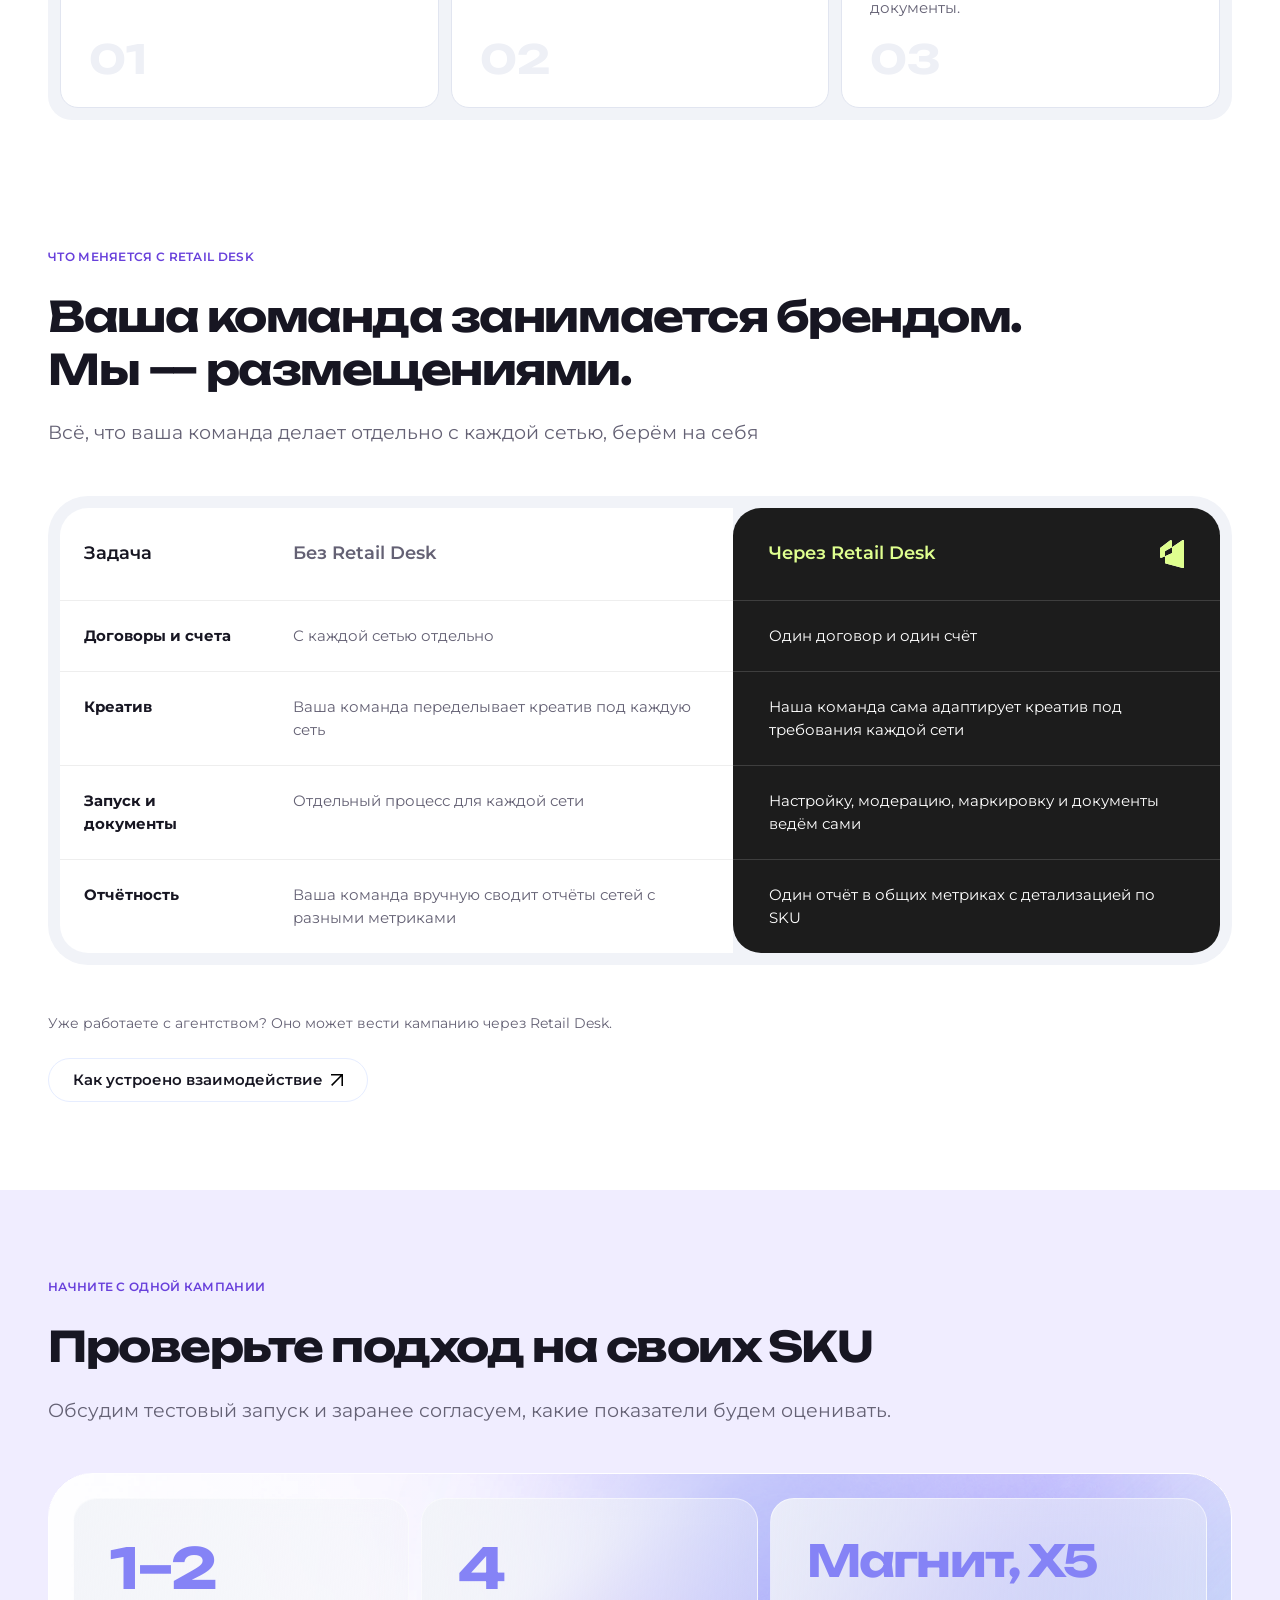
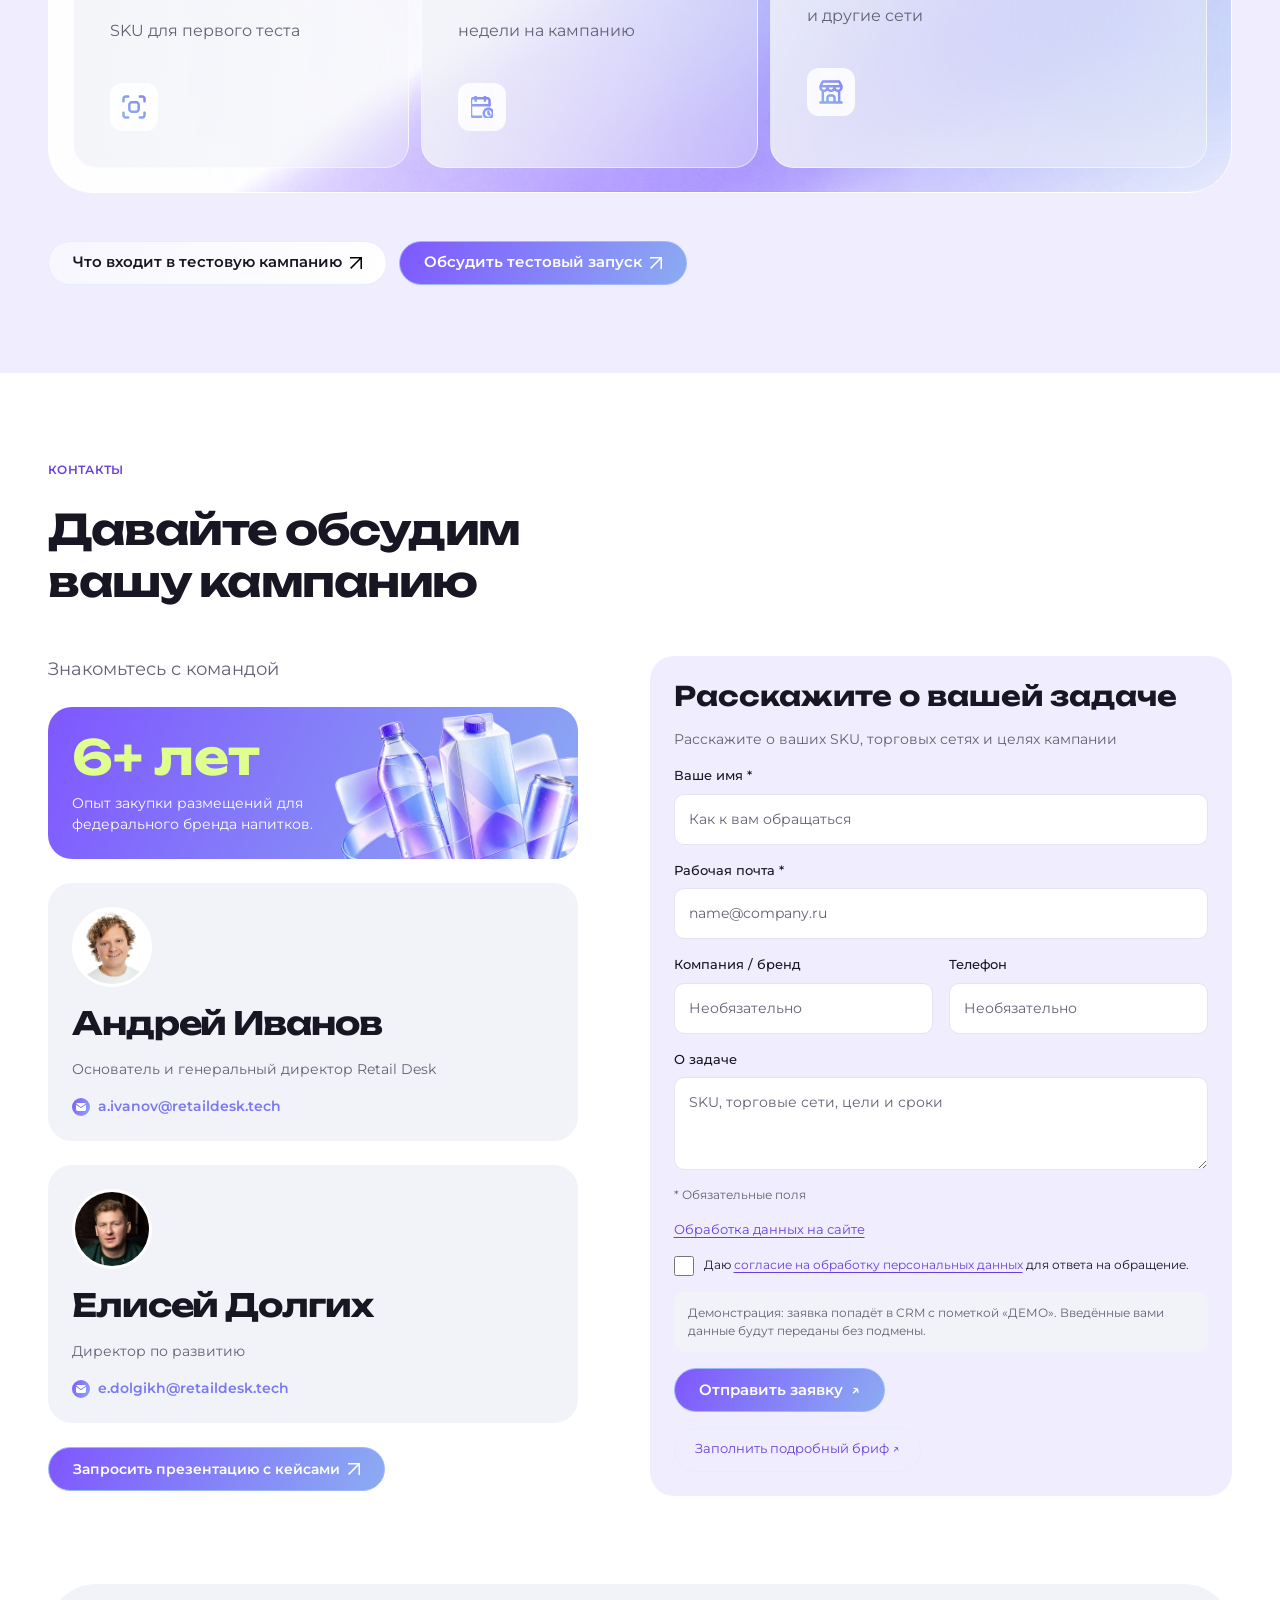
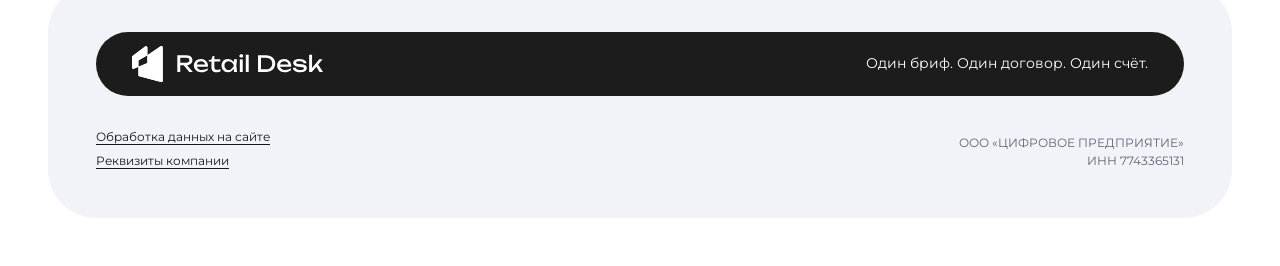
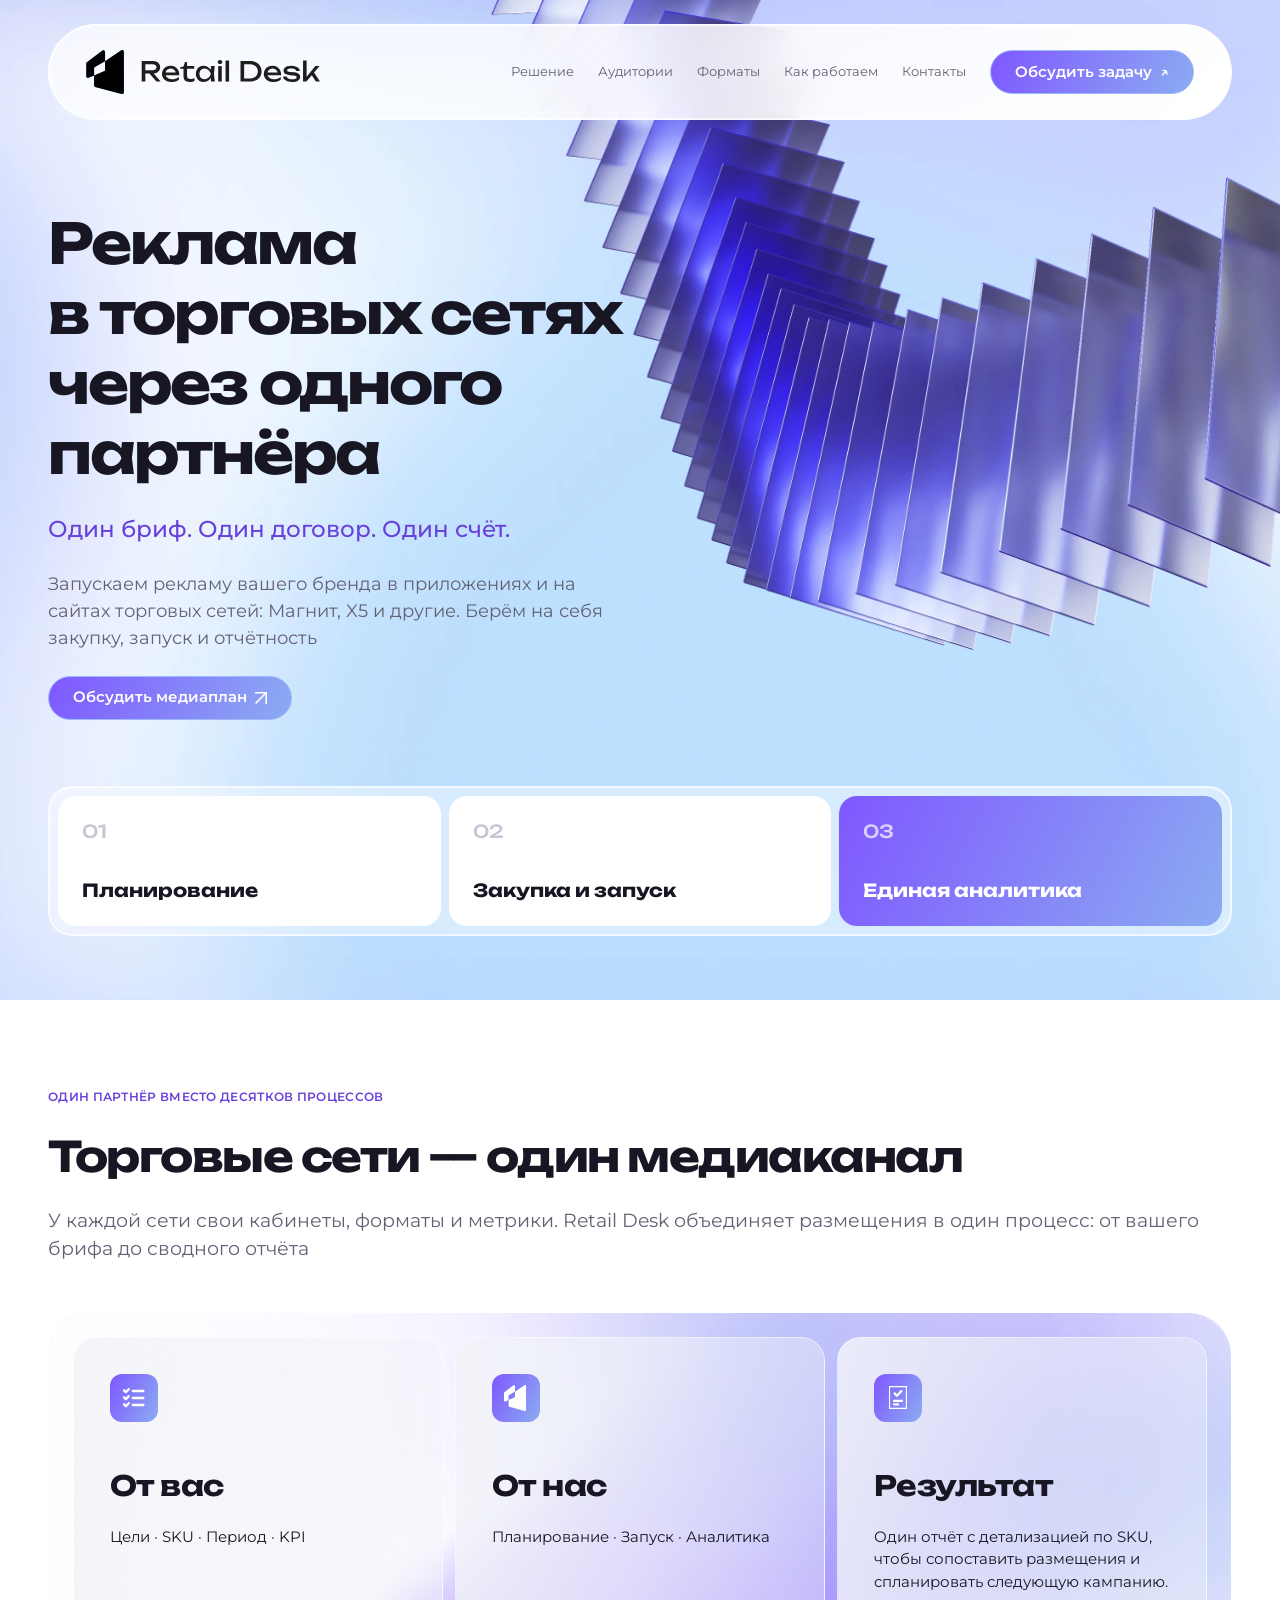
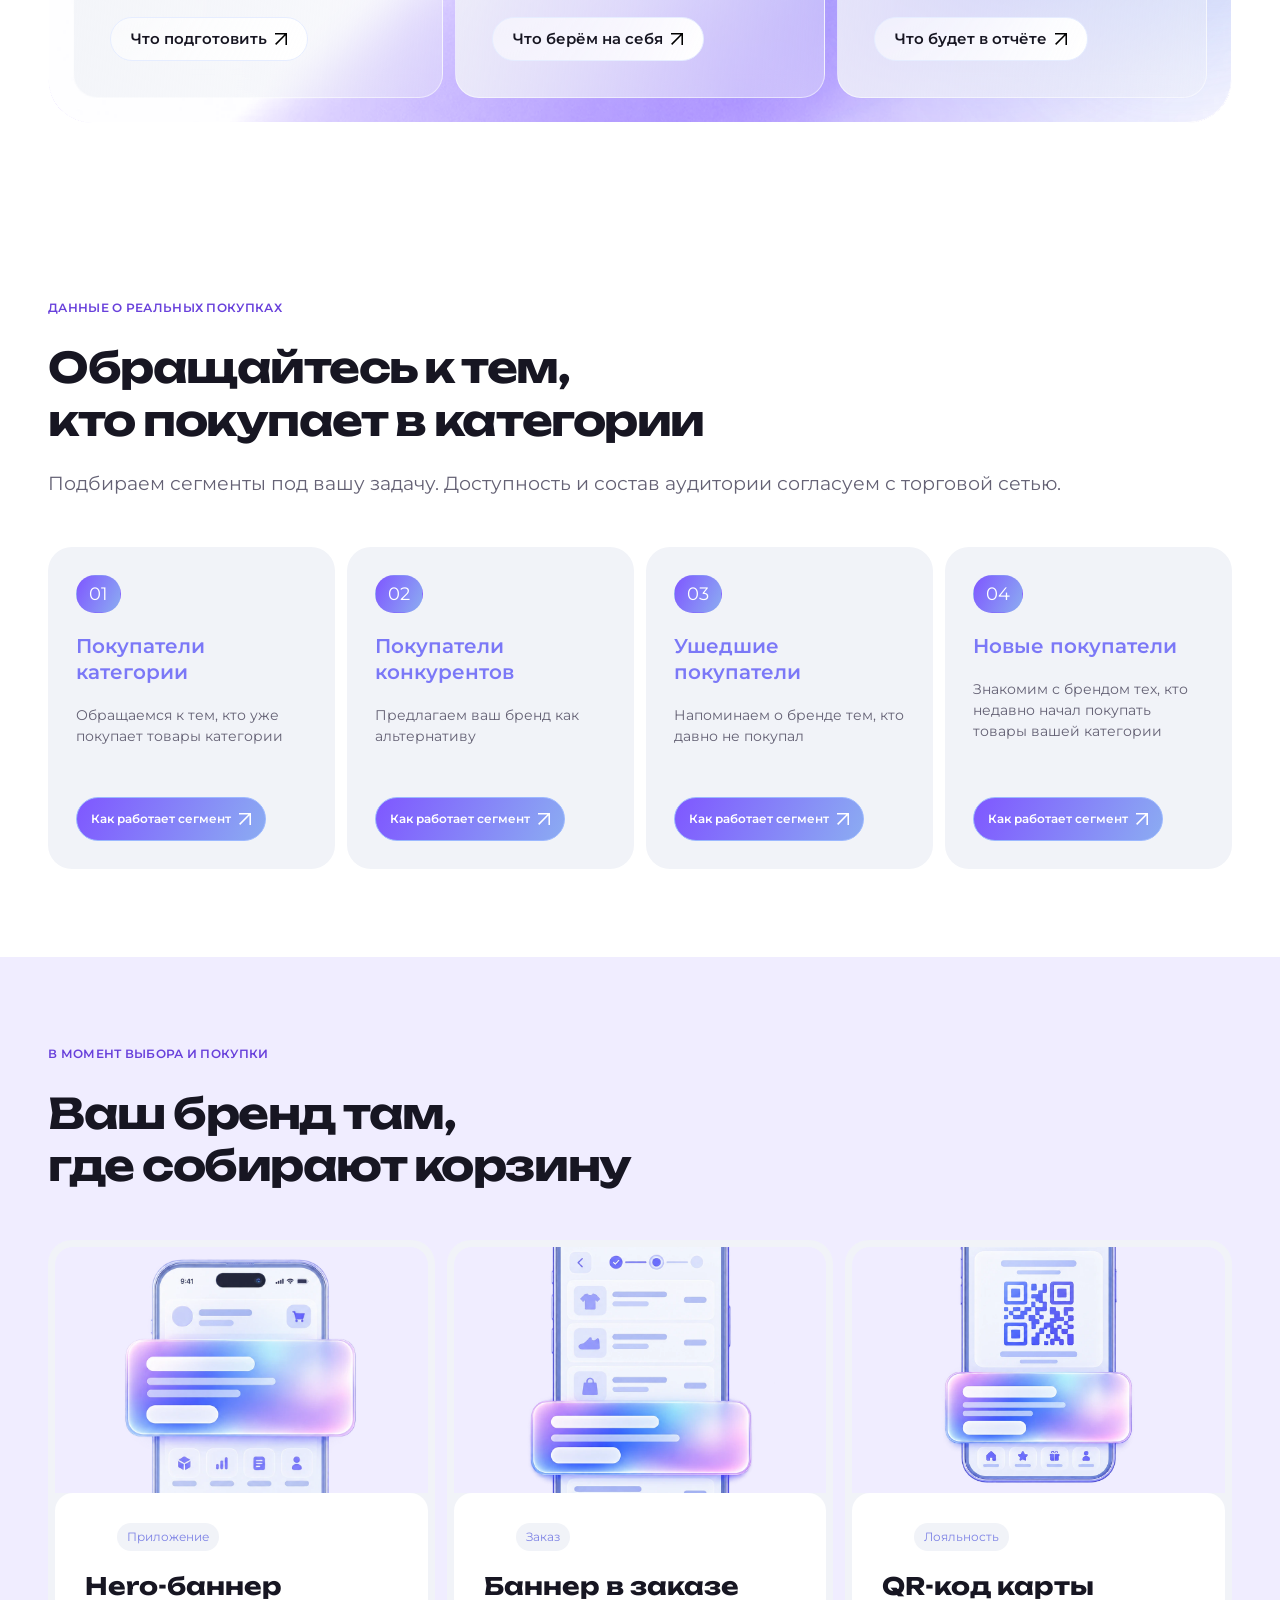
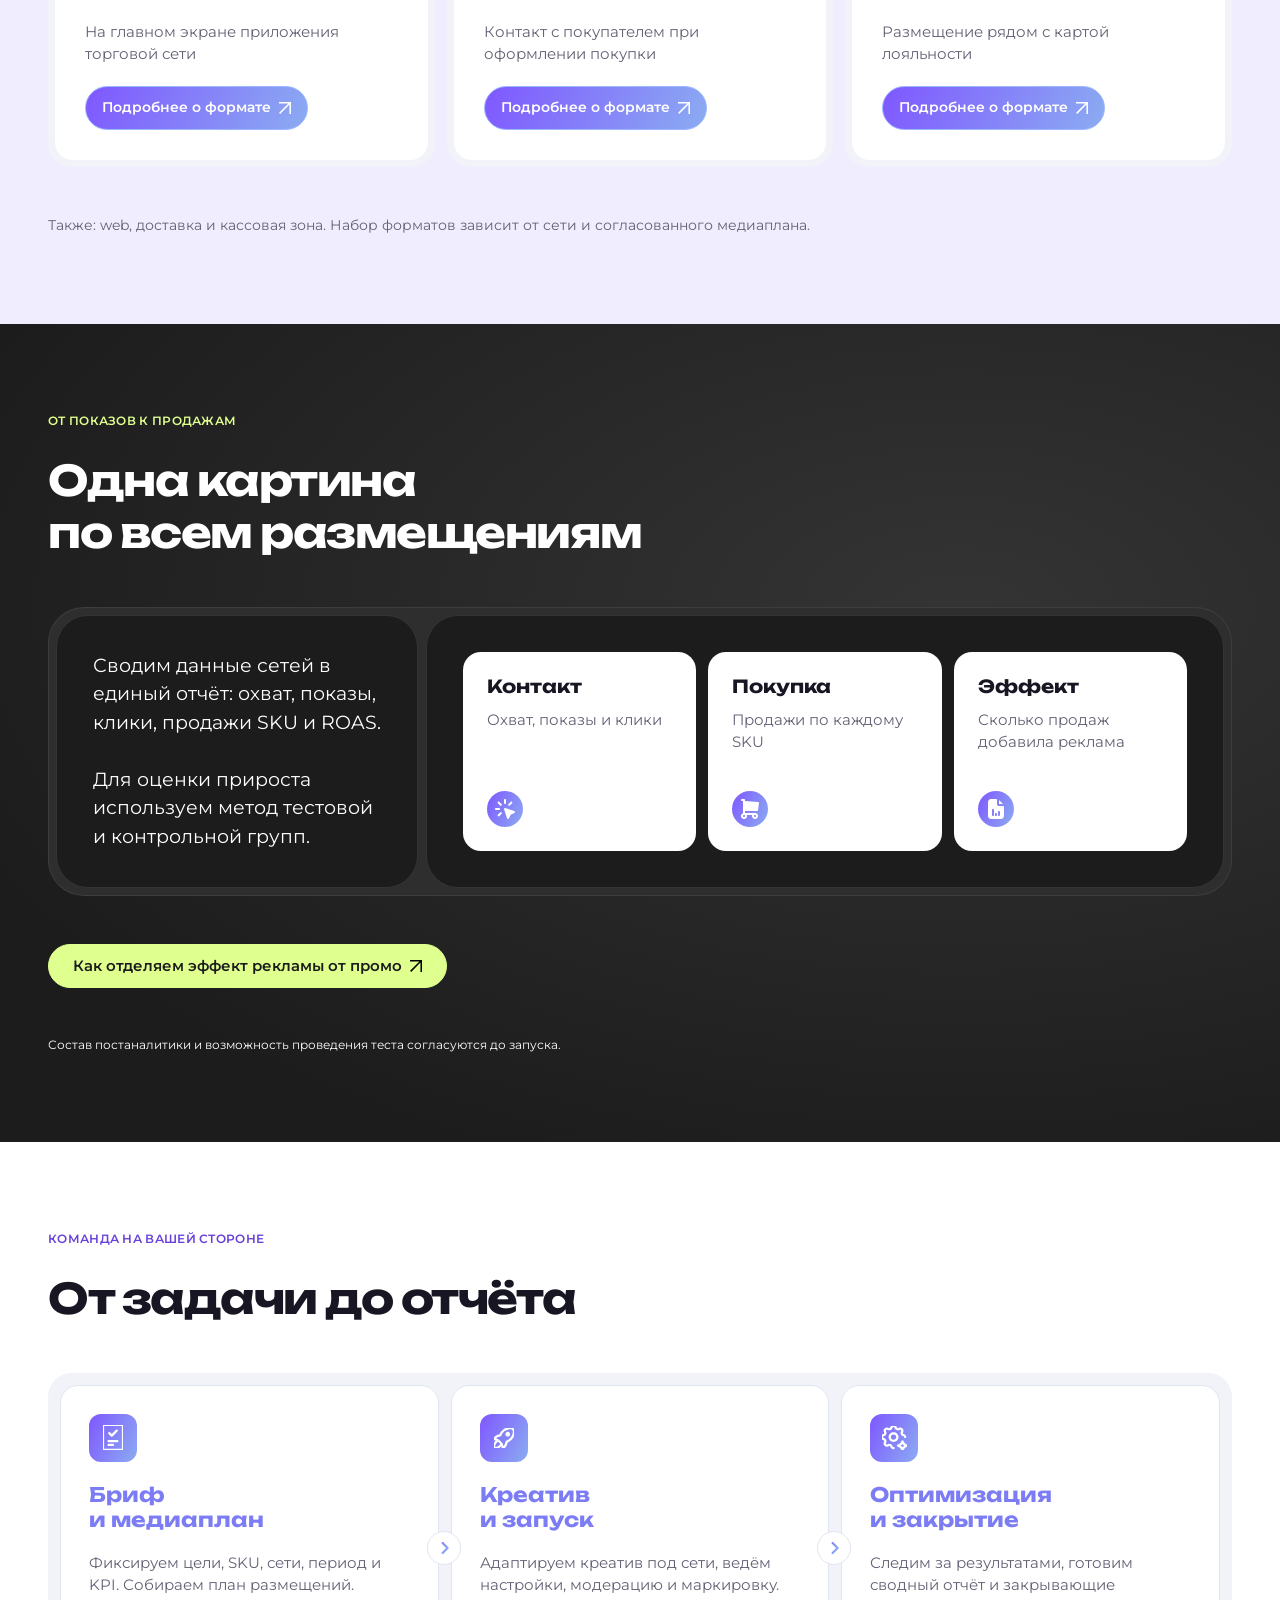
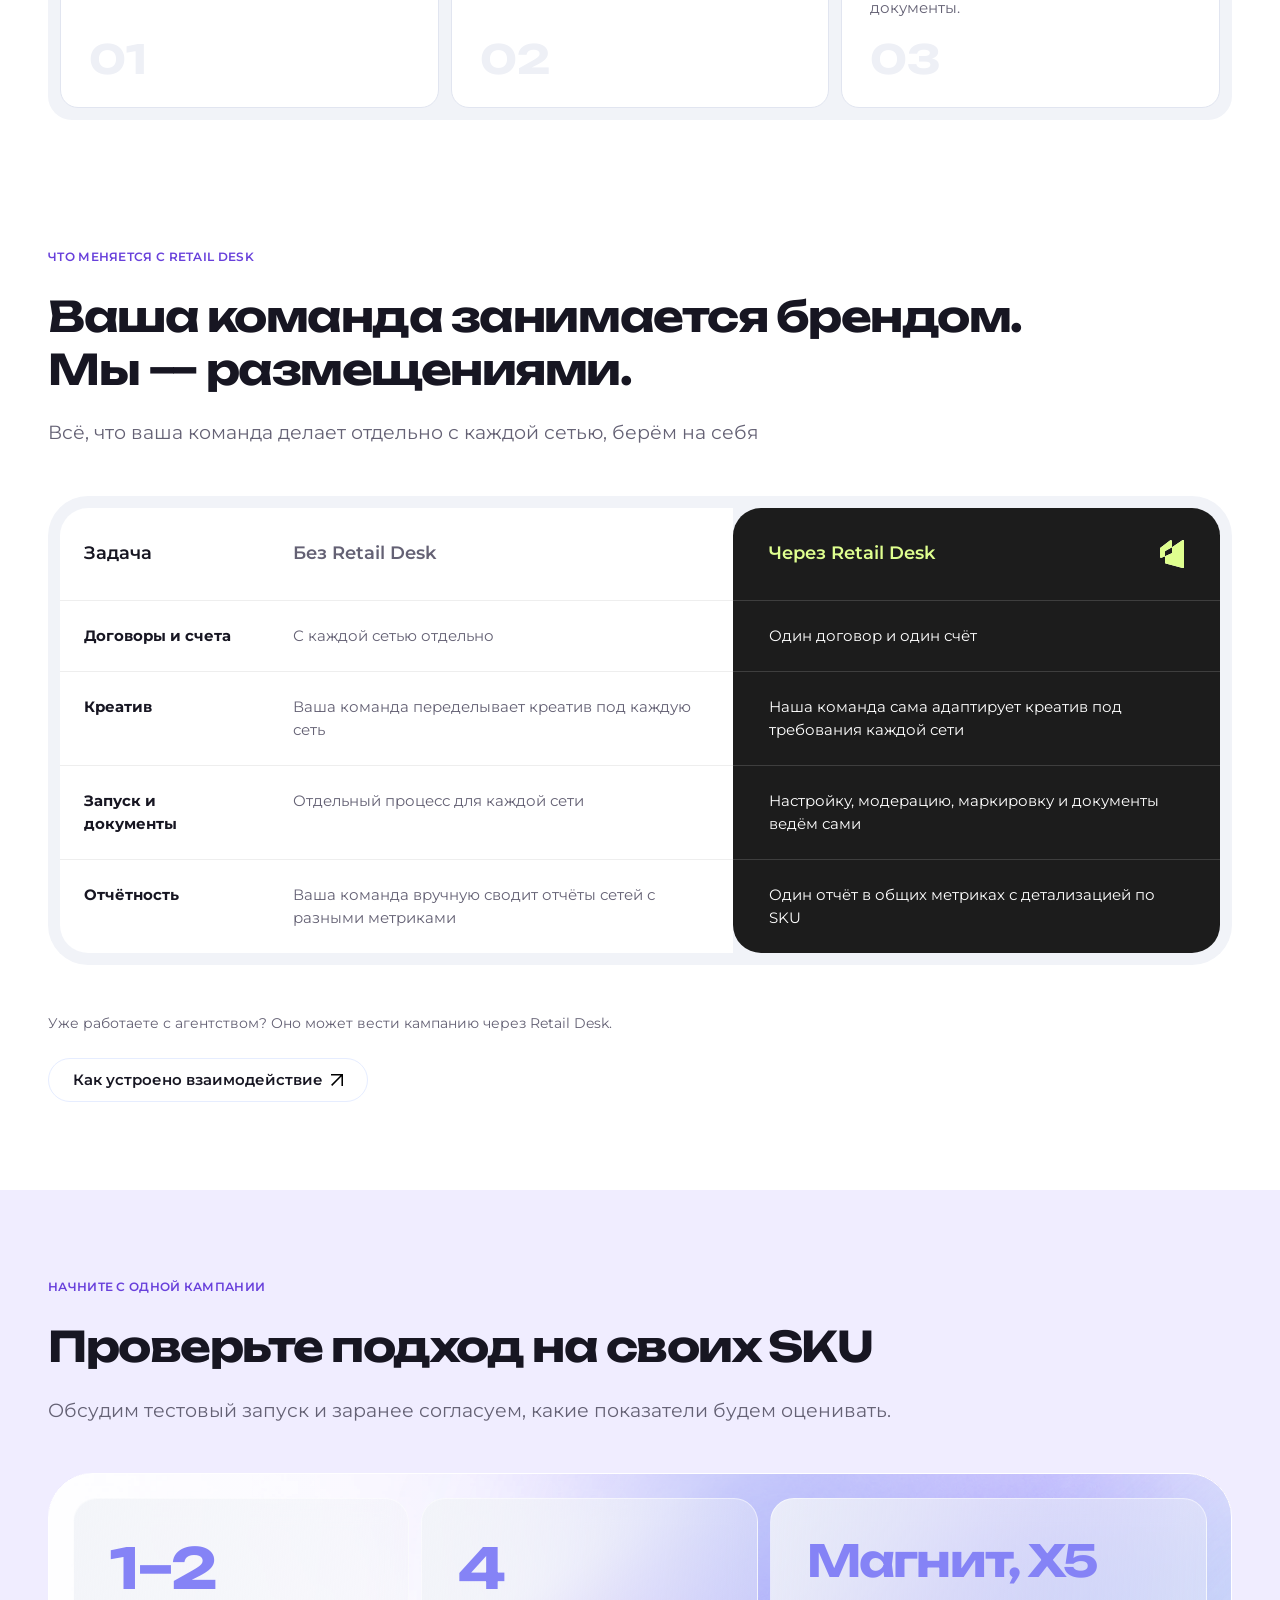
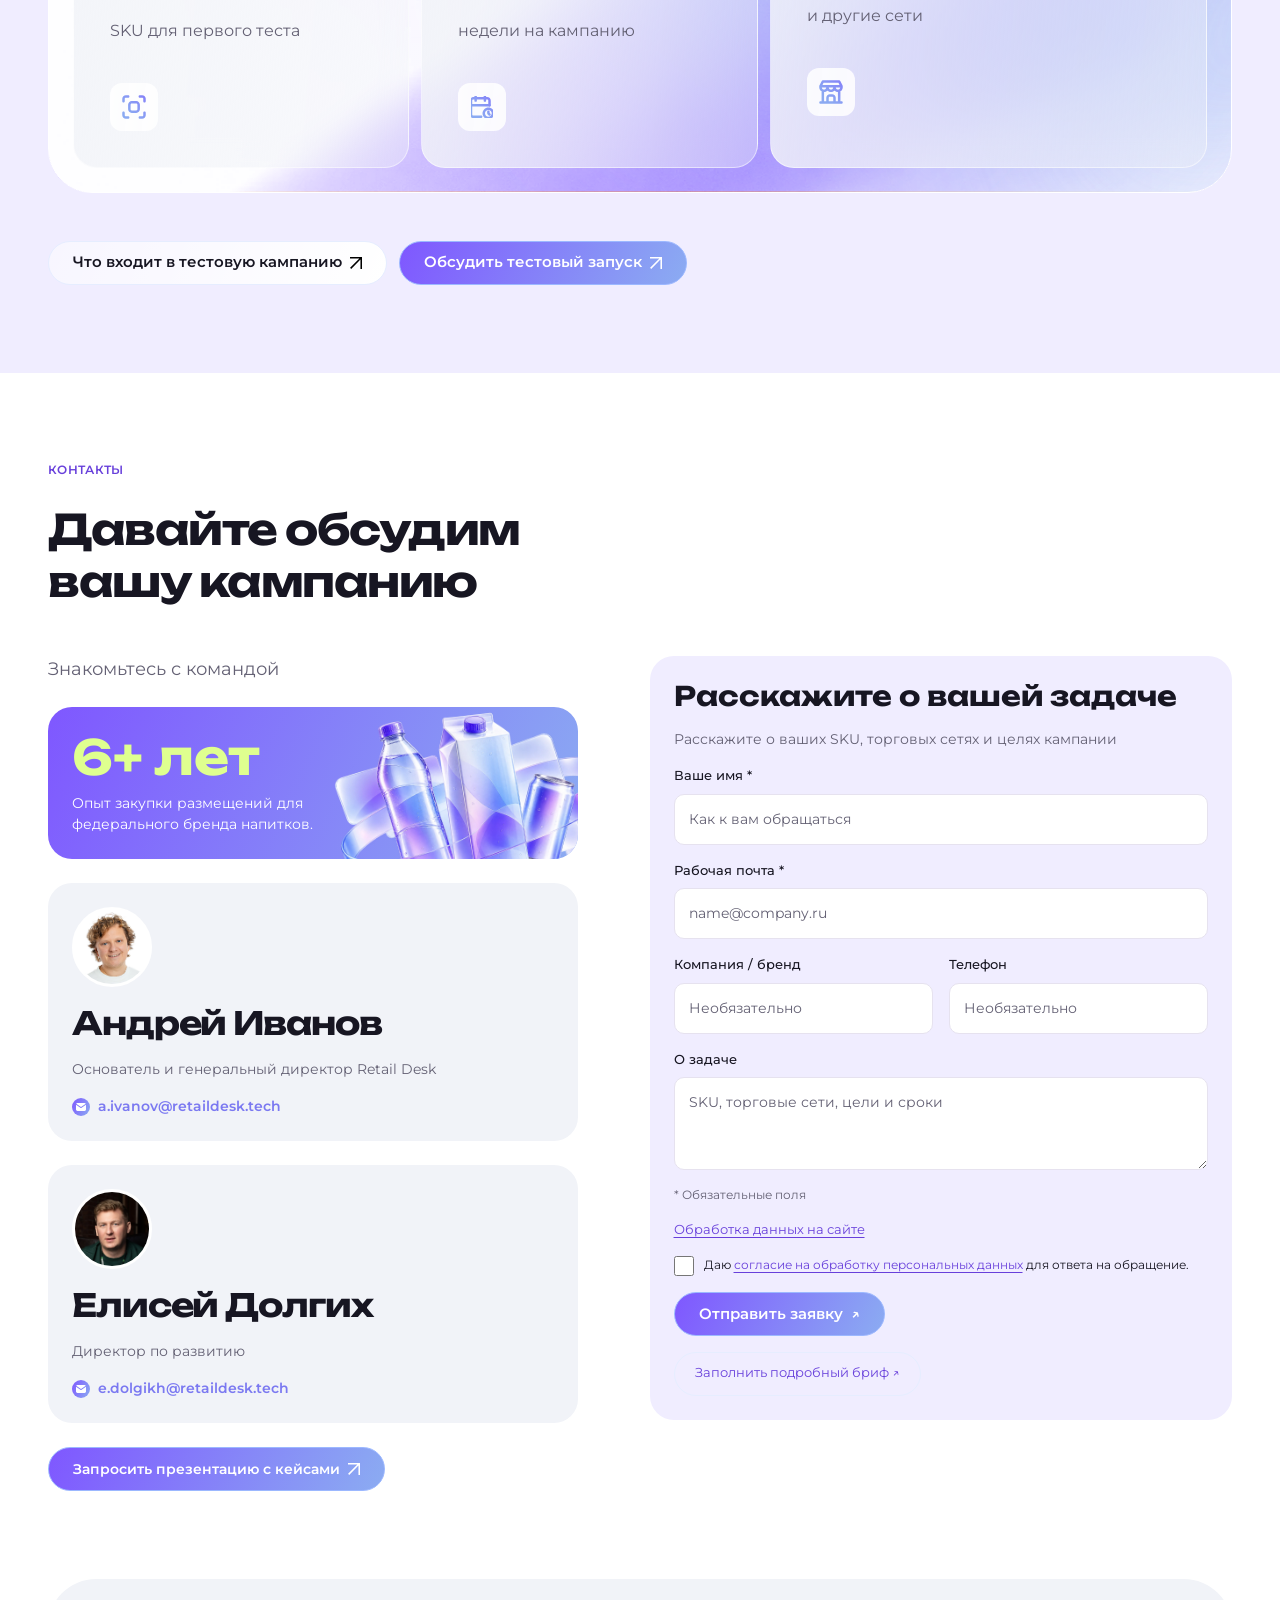
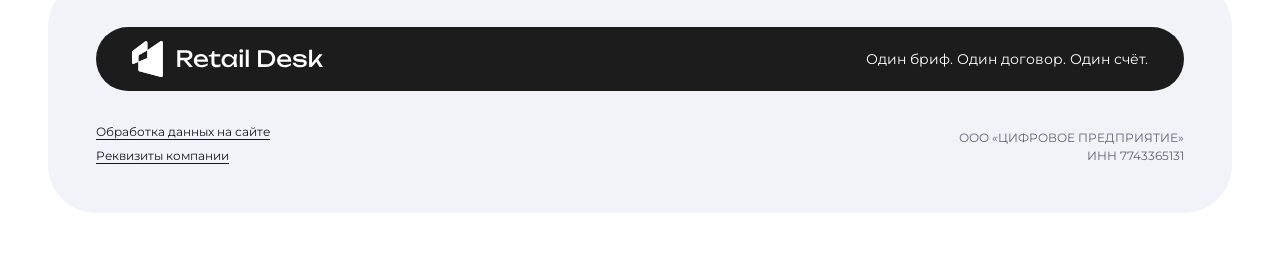
